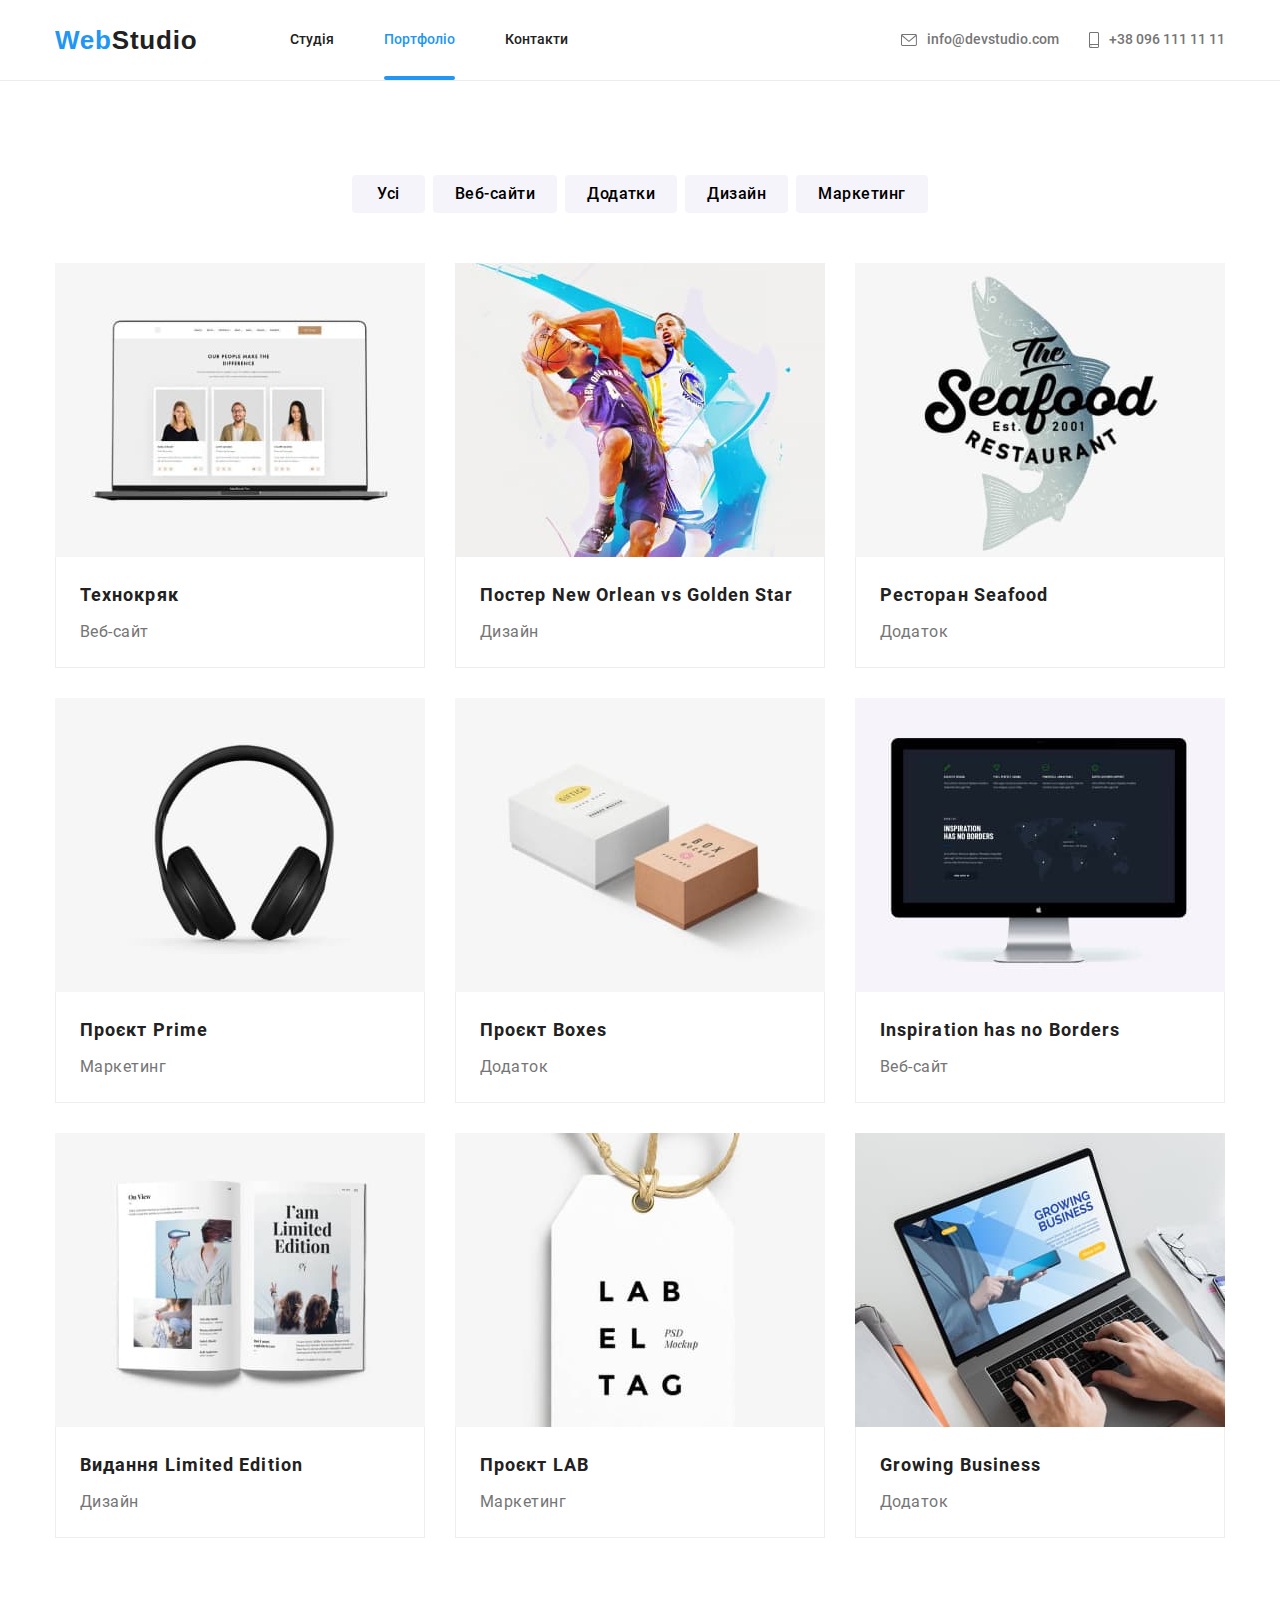
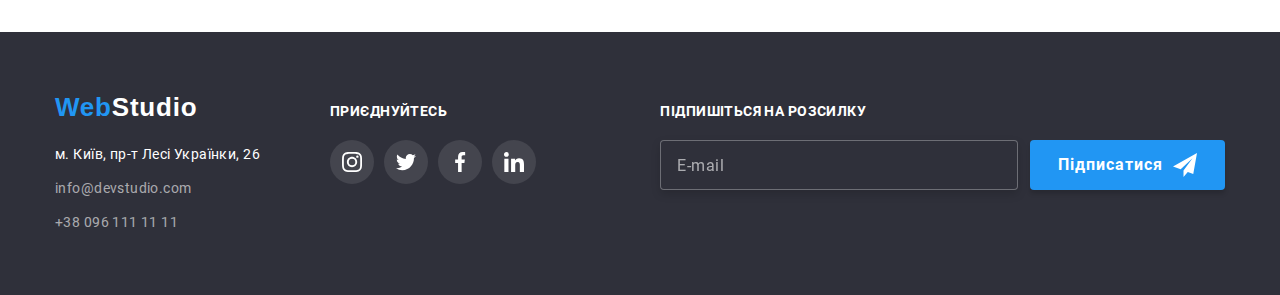
==== portfolio.html @ 808eb2e2 "Загрузка исходников из ДЗ №7" ====
<!DOCTYPE html>
<html lang="uk">
  <head>
    <meta charset="UTF-8" />
    <meta http-equiv="X-UA-Compatible" content="IE=edge" />
    <meta name="viewport" content="width=device-width, initial-scale=1.0" />
    <title>Portfolio</title>
    <!-- Завантаження шрифтів -->
    <!-- <link rel="preconnect" href="https://fonts.googleapis.com" />
    <link rel="preconnect" href="https://fonts.gstatic.com" crossorigin />
    <link
      href="https://fonts.googleapis.com/css2?family=Raleway:wght@700&family=Roboto:wght@400;500;700;900&display=swap"
      rel="stylesheet"
    /> -->
    <!-- нормализація стилів для роботи сторінок сайту на різних браузерах -->
    <!-- <link
      rel="stylesheet"
      href="https://cdnjs.cloudflare.com/ajax/libs/modern-normalize/1.1.0/modern-normalize.min.css"
    /> -->
    <!-- Завантаження таблиці стилів -->
    <link rel="stylesheet" href="./css/main.min.css" />
  </head>
  <body>
    <header class="header header--border">
      <div class="container header__container">
        <nav class="nav">
          <a href="./index.html" class="logo">Web<span class="logo__header">Studio</span></a>
          <ul class="nav__list">
            <li class="nav__item">
              <a href="./index.html" class="nav__link">Студія</a>
            </li>
            <li class="nav__item">
              <a href="./portfolio.html" class="nav__link current">Портфоліо</a>
            </li>
            <li class="nav__item"><a href="" class="nav__link">Контакти</a></li>
          </ul>
        </nav>

        <ul class="contacts">
          <li class="contacts__item">
            <a class="contacts__link" href="mailto:info@devstudio.com">
              <svg class="contacts__icon" width="16px" height="12px">
                <use href="./images/icons.svg#icon-envelope"></use>
              </svg>
              info@devstudio.com
            </a>
          </li>
          <li class="contacts__item">
            <a class="contacts__link" href="tel:+380961111111">
              <svg class="contacts__icon" width="10px" height="16px">
                <use href="./images/icons.svg#icon-smartphone"></use>
              </svg>
              +38 096 111 11 11
            </a>
          </li>
        </ul>
      </div>
    </header>

    <main>
      <section class="projects">
        <div class="container">
          <h1 class="section-caption visually-hidden">Приклади робіт нашої студії</h1>
          <!-- фільтер -->
          <ul class="filter">
            <li class="filter__item">
              <button type="button" class="filter__btn filter__btn--first">Усі</button>
            </li>
            <li class="filter__item">
              <button type="button" class="filter__btn">Веб-сайти</button>
            </li>
            <li class="filter__item"><button type="button" class="filter__btn">Додатки</button></li>
            <li class="filter__item"><button type="button" class="filter__btn">Дизайн</button></li>
            <li class="filter__item">
              <button type="button" class="filter__btn">Маркетинг</button>
            </li>
          </ul>

          <!-- Список проектів -->
          <ul class="projects__list">
            <li class="projects__item">
              <a href="" class="projects__link">
                <div class="projects__thumb">
                  <img
                    class="projects__img"
                    src="./images/portfolio/img1.jpg"
                    alt="Технокряк, веб-сайт"
                    width="370"
                    height="294"
                  />
                  <p class="projects__overlay">
                    Ресурс пропонує комплексні пропозиції з різним рівнем функціоналу та сервісів.
                    Все це дозволить відвідувачу отримати вичерпні відомості про компанію чи
                    приватну особу.
                  </p>
                </div>
                <div class="projects__text-box">
                  <h2 class="projects__title">Технокряк</h2>
                  <p class="projects__subtitle">Веб-сайт</p>
                </div>
              </a>
            </li>

            <li class="projects__item">
              <a href="" class="projects__link">
                <div class="projects__thumb">
                  <img
                    class="projects__img"
                    src="./images/portfolio/img2.jpg"
                    alt="Постер New Orlean vs Golden Star, дизайн"
                    width="370"
                    height="294"
                  />
                  <p class="projects__overlay">
                    Ресурс пропонує комплексні пропозиції з різним рівнем функціоналу та сервісів.
                    Все це дозволить відвідувачу отримати вичерпні відомості про компанію чи
                    приватну особу.
                  </p>
                </div>
                <div class="projects__text-box">
                  <h2 class="projects__title">Постер New Orlean vs Golden Star</h2>
                  <p class="projects__subtitle">Дизайн</p>
                </div>
              </a>
            </li>

            <li class="projects__item">
              <a href="" class="projects__link">
                <div class="projects__thumb">
                  <img
                    class="projects__img"
                    src="./images/portfolio/img3.jpg"
                    alt="Ресторан Seafood, додаток"
                    width="370"
                    height="294"
                  />
                  <p class="projects__overlay">
                    Ресурс пропонує комплексні пропозиції з різним рівнем функціоналу та сервісів.
                    Все це дозволить відвідувачу отримати вичерпні відомості про компанію чи
                    приватну особу.
                  </p>
                </div>
                <div class="projects__text-box">
                  <h2 class="projects__title">Ресторан Seafood</h2>
                  <p class="projects__subtitle">Додаток</p>
                </div>
              </a>
            </li>

            <li class="projects__item">
              <a href="" class="projects__link">
                <div class="projects__thumb">
                  <img
                    class="projects__img"
                    src="./images/portfolio/img4.jpg"
                    alt="Проєкт Prime, маркетинг"
                    width="370"
                    height="294"
                  />
                  <p class="projects__overlay">
                    Ресурс пропонує комплексні пропозиції з різним рівнем функціоналу та сервісів.
                    Все це дозволить відвідувачу отримати вичерпні відомості про компанію чи
                    приватну особу.
                  </p>
                </div>
                <div class="projects__text-box">
                  <h2 class="projects__title">Проєкт Prime</h2>
                  <p class="projects__subtitle">Маркетинг</p>
                </div>
              </a>
            </li>

            <li class="projects__item">
              <a href="" class="projects__link">
                <div class="projects__thumb">
                  <img
                    class="projects__img"
                    src="./images/portfolio/img5.jpg"
                    alt="Проєкт Boxes, додаток"
                    width="370"
                    height="294"
                  />
                  <p class="projects__overlay">
                    Ресурс пропонує комплексні пропозиції з різним рівнем функціоналу та сервісів.
                    Все це дозволить відвідувачу отримати вичерпні відомості про компанію чи
                    приватну особу.
                  </p>
                </div>
                <div class="projects__text-box">
                  <h2 class="projects__title">Проєкт Boxes</h2>
                  <p class="projects__subtitle">Додаток</p>
                </div>
              </a>
            </li>

            <li class="projects__item">
              <a href="" class="projects__link">
                <div class="projects__thumb">
                  <img
                    class="projects__img"
                    src="./images/portfolio/img6.jpg"
                    alt="Inspiration has no Borders, веб-сайт"
                    width="370"
                    height="294"
                  />
                  <p class="projects__overlay">
                    Ресурс пропонує комплексні пропозиції з різним рівнем функціоналу та сервісів.
                    Все це дозволить відвідувачу отримати вичерпні відомості про компанію чи
                    приватну особу.
                  </p>
                </div>
                <div class="projects__text-box">
                  <h2 class="projects__title">Inspiration has no Borders</h2>
                  <p class="projects__subtitle">Веб-сайт</p>
                </div>
              </a>
            </li>

            <li class="projects__item">
              <a href="" class="projects__link">
                <div class="projects__thumb">
                  <img
                    class="projects__img"
                    src="./images/portfolio/img7.jpg"
                    alt="Видання Limited Edition, дизайн"
                    width="370"
                    height="294"
                  />
                  <p class="projects__overlay">
                    Ресурс пропонує комплексні пропозиції з різним рівнем функціоналу та сервісів.
                    Все це дозволить відвідувачу отримати вичерпні відомості про компанію чи
                    приватну особу.
                  </p>
                </div>
                <div class="projects__text-box">
                  <h2 class="projects__title">Видання Limited Edition</h2>
                  <p class="projects__subtitle">Дизайн</p>
                </div>
              </a>
            </li>

            <li class="projects__item">
              <a href="" class="projects__link">
                <div class="projects__thumb">
                  <img
                    class="projects__img"
                    src="./images/portfolio/img8.jpg"
                    alt="Проєкт LAB, маркетинг"
                    width="370"
                    height="294"
                  />
                  <p class="projects__overlay">
                    Ресурс пропонує комплексні пропозиції з різним рівнем функціоналу та сервісів.
                    Все це дозволить відвідувачу отримати вичерпні відомості про компанію чи
                    приватну особу.
                  </p>
                </div>
                <div class="projects__text-box">
                  <h2 class="projects__title">Проєкт LAB</h2>
                  <p class="projects__subtitle">Маркетинг</p>
                </div>
              </a>
            </li>

            <li class="projects__item">
              <a href="" class="projects__link">
                <div class="projects__thumb">
                  <img
                    class="projects__img"
                    src="./images/portfolio/img9.jpg"
                    alt="Growing Business, додаток"
                    width="370"
                    height="294"
                  />
                  <p class="projects__overlay">
                    Ресурс пропонує комплексні пропозиції з різним рівнем функціоналу та сервісів.
                    Все це дозволить відвідувачу отримати вичерпні відомості про компанію чи
                    приватну особу.
                  </p>
                </div>
                <div class="projects__text-box">
                  <h2 class="projects__title">Growing Business</h2>
                  <p class="projects__subtitle">Додаток</p>
                </div>
              </a>
            </li>
          </ul>
        </div>
      </section>
    </main>

    <footer class="footer">
      <div class="container footer__container">
        <div class="footer__item">
          <a href="./index.html" class="logo footer__logo"
            >Web<span class="logo__footer">Studio</span></a
          >
          <address class="address">
            <ul class="address__list">
              <li class="address__item">
                <a
                  class="address__link address__link--map"
                  href="https://goo.gl/maps/CPtrU1FHBa2aNyZL9"
                  target="_blank"
                  rel="noopener noreferrer nofollow"
                  >м. Київ, пр-т Лесі Українки, 26</a
                >
              </li>
              <li class="address__item">
                <a href="mailto:info@devstudio.com" class="address__link">info@devstudio.com</a>
              </li>
              <li class="address__item">
                <a href="tel:+380961111111" class="address__link">+38 096 111 11 11</a>
              </li>
            </ul>
          </address>
        </div>

        <div class="footer__item">
          <p class="footer__title">Приєднуйтесь</p>
          <ul class="social-list">
            <li class="social-list__item">
              <a class="social-list__link social-list__link--down" href="#">
                <svg class="social-list__icon" width="20px" height="20px">
                  <use href="./images/icons.svg#icon-instagram"></use>
                </svg>
              </a>
            </li>
            <li class="social-list__item">
              <a class="social-list__link social-list__link--down" href="#">
                <svg class="social-list__icon" width="20px" height="20px">
                  <use href="./images/icons.svg#icon-twitter"></use>
                </svg>
              </a>
            </li>
            <li class="social-list__item">
              <a class="social-list__link social-list__link--down" href="#">
                <svg class="social-list__icon" width="20px" height="20px">
                  <use href="./images/icons.svg#icon-facebook"></use>
                </svg>
              </a>
            </li>
            <li class="social-list__item">
              <a class="social-list__link social-list__link--down" href="#">
                <svg class="social-list__icon" width="20px" height="20px">
                  <use href="./images/icons.svg#icon-linkedin"></use>
                </svg>
              </a>
            </li>
          </ul>
        </div>

        <div class="footer__item">
          <p class="footer__title">Підпишіться на розсилку</p>

          <form class="footer__form">
            <input
              type="email"
              class="footer__input"
              name="email"
              id="subscribe"
              placeholder="E-mail"
            />

            <button type="submit" class="btn footer__btn">
              Підписатися
              <svg class="social-list__icon" width="24px" height="24px">
                <use href="./images/icons.svg#icon-subscribe"></use>
              </svg>
            </button>
          </form>
        </div>
      </div>
    </footer>
  </body>
</html>
---- css/main.min.css ----
/*! modern-normalize v1.1.0 | MIT License | https://github.com/sindresorhus/modern-normalize */*,::before,::after{-webkit-box-sizing:border-box;box-sizing:border-box}html{line-height:1.15;-webkit-text-size-adjust:100%;-moz-tab-size:4;-o-tab-size:4;tab-size:4}body{margin:0;font-family:system-ui,-apple-system,"Segoe UI",Roboto,Helvetica,Arial,sans-serif,"Apple Color Emoji","Segoe UI Emoji"}hr{height:0;color:inherit}abbr[title]{-webkit-text-decoration:underline dotted;text-decoration:underline dotted}b,strong{font-weight:bolder}code,kbd,samp,pre{font-family:ui-monospace,SFMono-Regular,Consolas,"Liberation Mono",Menlo,monospace;font-size:1em}small{font-size:80%}sub,sup{font-size:75%;line-height:0;position:relative;vertical-align:baseline}sub{bottom:-0.25em}sup{top:-0.5em}table{text-indent:0;border-color:inherit}button,input,optgroup,select,textarea{font-family:inherit;font-size:100%;line-height:1.15;margin:0}button,select{text-transform:none}button,[type=button],[type=reset],[type=submit]{-webkit-appearance:button}::-moz-focus-inner{border-style:none;padding:0}:-moz-focusring{outline:1px dotted ButtonText}:-moz-ui-invalid{box-shadow:none}legend{padding:0}progress{vertical-align:baseline}::-webkit-inner-spin-button,::-webkit-outer-spin-button{height:auto}[type=search]{-webkit-appearance:textfield;outline-offset:-2px}::-webkit-search-decoration{-webkit-appearance:none}::-webkit-file-upload-button{-webkit-appearance:button;font:inherit}summary{display:list-item}:root{--logo-color: #2196f3;--logo-second-color: #212121;--logo-third-color: #ffffff;--main-color: #212121;--main-second-color: #757575;--main-third-color: #ffffff;--link-footer-color: rgba(255, 255, 255, 0.6);--base-background: #ffffff;--hero-background: #2f303a;--team-background: #f5f4fa;--footer-background: #2f303a;--button-hero-background: #2196f3;--button-background: #f5f4fa;--action-color: #2196f3;--action-second-color: #ffffff;--action-button-background: #2196f3;--action-button-second-background: #188ce8;--border-color: #eeeeee;--hero-second-background: #c4c4c4;--features-background: #f5f4fa;--color-soc-icon: #afb1b8;--footer-second-background: rgba(255, 255, 255, 0.1)}.visually-hidden{position:absolute;white-space:nowrap;width:1px;height:1px;overflow:hidden;border:0;padding:0;clip:rect(0 0 0 0);-webkit-clip-path:inset(50%);clip-path:inset(50%);margin:-1px}@font-face{font-family:"Roboto";font-style:normal;font-weight:400;src:url("../fonts/roboto-v30-latin_cyrillic-regular.eot");src:local(""),url("../fonts/roboto-v30-latin_cyrillic-regular.eot?#iefix") format("embedded-opentype"),url("../fonts/roboto-v30-latin_cyrillic-regular.woff2") format("woff2"),url("../fonts/roboto-v30-latin_cyrillic-regular.woff") format("woff"),url("../fonts/roboto-v30-latin_cyrillic-regular.ttf") format("truetype"),url("../fonts/roboto-v30-latin_cyrillic-regular.svg#Roboto") format("svg")}@font-face{font-family:"Roboto";font-style:normal;font-weight:500;src:url("../fonts/roboto-v30-latin_cyrillic-500.eot");src:local(""),url("../fonts/roboto-v30-latin_cyrillic-500.eot?#iefix") format("embedded-opentype"),url("../fonts/roboto-v30-latin_cyrillic-500.woff2") format("woff2"),url("../fonts/roboto-v30-latin_cyrillic-500.woff") format("woff"),url("../fonts/roboto-v30-latin_cyrillic-500.ttf") format("truetype"),url("../fonts/roboto-v30-latin_cyrillic-500.svg#Roboto") format("svg")}@font-face{font-family:"Roboto";font-style:normal;font-weight:700;src:url("../fonts/roboto-v30-latin_cyrillic-700.eot");src:local(""),url("../fonts/roboto-v30-latin_cyrillic-700.eot?#iefix") format("embedded-opentype"),url("../fonts/roboto-v30-latin_cyrillic-700.woff2") format("woff2"),url("../fonts/roboto-v30-latin_cyrillic-700.woff") format("woff"),url("../fonts/roboto-v30-latin_cyrillic-700.ttf") format("truetype"),url("../fonts/roboto-v30-latin_cyrillic-700.svg#Roboto") format("svg")}@font-face{font-family:"Roboto";font-style:normal;font-weight:900;src:url("../fonts/roboto-v30-latin_cyrillic-900.eot");src:local(""),url("../fonts/roboto-v30-latin_cyrillic-900.eot?#iefix") format("embedded-opentype"),url("../fonts/roboto-v30-latin_cyrillic-900.woff2") format("woff2"),url("../fonts/roboto-v30-latin_cyrillic-900.woff") format("woff"),url("../fonts/roboto-v30-latin_cyrillic-900.ttf") format("truetype"),url("../fonts/roboto-v30-latin_cyrillic-900.svg#Roboto") format("svg")}body{font-family:"Roboto",sans-serif;color:var(--main-color);background-color:var(--base-background)}img{display:block;max-width:100%;height:auto}ul{list-style:none;padding:0;margin:0}h1,h2,h3,h4,h5,h6{margin:0}p{margin:0}.container{width:1200px;margin:0 auto;padding:0 15px}.backdrop{position:fixed;left:0;top:0;width:100%;height:100%;background-color:rgba(0,0,0,.2);visibility:visible;opacity:1;-webkit-transition:opacity 250ms cubic-bezier(0.4, 0, 0.2, 1),visibility 250ms cubic-bezier(0.4, 0, 0.2, 1);transition:opacity 250ms cubic-bezier(0.4, 0, 0.2, 1),visibility 250ms cubic-bezier(0.4, 0, 0.2, 1)}.is-hidden{visibility:hidden;opacity:0;pointer-events:none}.modal{position:absolute;top:50%;left:50%;-webkit-transform:translate(-50%, -50%) scale(1);transform:translate(-50%, -50%) scale(1);padding:40px;width:528px;height:581px;border-radius:4px;background-color:var(--base-background);-webkit-box-shadow:0px 1px 3px rgba(0,0,0,.12),0px 1px 1px rgba(0,0,0,.14),0px 2px 1px rgba(0,0,0,.2);box-shadow:0px 1px 3px rgba(0,0,0,.12),0px 1px 1px rgba(0,0,0,.14),0px 2px 1px rgba(0,0,0,.2);-webkit-transition:-webkit-transform 250ms cubic-bezier(0.4, 0, 0.2, 1),-webkit-box-shadow 250ms cubic-bezier(0.4, 0, 0.2, 1);transition:-webkit-transform 250ms cubic-bezier(0.4, 0, 0.2, 1),-webkit-box-shadow 250ms cubic-bezier(0.4, 0, 0.2, 1);transition:transform 250ms cubic-bezier(0.4, 0, 0.2, 1),box-shadow 250ms cubic-bezier(0.4, 0, 0.2, 1);transition:transform 250ms cubic-bezier(0.4, 0, 0.2, 1),box-shadow 250ms cubic-bezier(0.4, 0, 0.2, 1),-webkit-transform 250ms cubic-bezier(0.4, 0, 0.2, 1),-webkit-box-shadow 250ms cubic-bezier(0.4, 0, 0.2, 1)}.is-hidden .modal{-webkit-transform:translate(-50%, -50%) scale(1.1);transform:translate(-50%, -50%) scale(1.1);-webkit-box-shadow:none;box-shadow:none}.modal__btn-close{position:absolute;top:8px;right:8px;display:-webkit-box;display:-ms-flexbox;display:flex;-webkit-box-pack:center;-ms-flex-pack:center;justify-content:center;-webkit-box-align:center;-ms-flex-align:center;align-items:center;width:30px;height:30px;border-radius:50%;cursor:pointer;border:1px solid rgba(0,0,0,.1);background-color:var(--base-background);color:#000;-webkit-transition:color 250ms cubic-bezier(0.4, 0, 0.2, 1);transition:color 250ms cubic-bezier(0.4, 0, 0.2, 1)}.modal__btn-close:hover,.modal__btn-close:focus{color:var(--action-color)}.modal__btn-close-icon{fill:currentColor}.modal__title{margin-bottom:12px;font-weight:700;font-size:20px;line-height:1.15;text-align:center;letter-spacing:.03em;color:var(--main-color)}.modal__form-group{margin-bottom:20px}.modal__form-label{display:block;position:relative;margin-bottom:10px}.modal__form-label:last-child{margin-bottom:0px}.modal__form-title{display:block;margin-bottom:4px;font-weight:400;font-size:12px;line-height:1.17;letter-spacing:.01em;color:var(--main-second-color)}.modal__form-input{width:100%;height:40px;padding:0px 42px;border:1px solid rgba(33,33,33,.2);border-radius:4px;outline:none;-webkit-transition:border-color 250ms cubic-bezier(0.4, 0, 0.2, 1);transition:border-color 250ms cubic-bezier(0.4, 0, 0.2, 1)}.modal__form-input:focus-within{border-color:var(--action-color)}.modal__form-input:focus-within+.modal__form-icon{fill:var(--action-color)}.modal__form-icon{position:absolute;top:29px;left:12px;-webkit-transition:fill 250ms cubic-bezier(0.4, 0, 0.2, 1);transition:fill 250ms cubic-bezier(0.4, 0, 0.2, 1)}.modal__form-input--textarea{display:block;width:100%;height:120px;padding:12px 16px;resize:none;font-weight:400;font-size:12px;line-height:14px;letter-spacing:.01em}.modal__form-input--textarea::-webkit-input-placeholder{font-weight:400;font-size:12px;line-height:14px;letter-spacing:.01em;color:rgba(117,117,117,.5)}.modal__form-input--textarea::-moz-placeholder{font-weight:400;font-size:12px;line-height:14px;letter-spacing:.01em;color:rgba(117,117,117,.5)}.modal__form-input--textarea:-ms-input-placeholder{font-weight:400;font-size:12px;line-height:14px;letter-spacing:.01em;color:rgba(117,117,117,.5)}.modal__form-input--textarea::-ms-input-placeholder{font-weight:400;font-size:12px;line-height:14px;letter-spacing:.01em;color:rgba(117,117,117,.5)}.modal__form-input--textarea::placeholder{font-weight:400;font-size:12px;line-height:14px;letter-spacing:.01em;color:rgba(117,117,117,.5)}.modal__form-label--checkbox{position:relative;margin-bottom:30px}.modal__form-checkbox{position:absolute;white-space:nowrap;width:1px;height:1px;overflow:hidden;border:0;padding:0;clip:rect(0 0 0 0);-webkit-clip-path:inset(50%);clip-path:inset(50%);margin:-1px}.modal__form-icon--checkbox{position:absolute;top:4px;left:13px;border:2px solid var(--main-color);border-radius:3px;overflow:hidden}.modal__form-checkbox:checked+.modal__form-icon--checkbox{border:none;background-color:var(--action-color)}.modal__form-title--checkbox{display:inline;padding-left:36px;font-weight:400;font-size:14px;line-height:1.71;letter-spacing:.03em;color:var(--main-second-color)}.modal__form-link{font-weight:400;font-size:14px;line-height:1.71;letter-spacing:.03em;color:var(--action-color)}.modal__btn{display:block;padding:10px 52px;margin:0px auto}.logo{margin-right:93px;font-family:"Raleway",sans-serif;font-weight:700;font-size:26px;line-height:1.19;letter-spacing:.03em;text-decoration:none;color:var(--logo-color)}.btn{padding:10px 32px;border:none;font-family:inherit;font-weight:700;font-size:16px;line-height:1.88;text-align:center;letter-spacing:.06em;color:var(--main-third-color);cursor:pointer;background-color:var(--button-hero-background);-webkit-box-shadow:0px 4px 4px rgba(0,0,0,.15);box-shadow:0px 4px 4px rgba(0,0,0,.15);border-radius:4px;-webkit-transition:background-color 250ms cubic-bezier(0.4, 0, 0.2, 1),-webkit-box-shadow 250ms cubic-bezier(0.4, 0, 0.2, 1);transition:background-color 250ms cubic-bezier(0.4, 0, 0.2, 1),-webkit-box-shadow 250ms cubic-bezier(0.4, 0, 0.2, 1);transition:background-color 250ms cubic-bezier(0.4, 0, 0.2, 1),box-shadow 250ms cubic-bezier(0.4, 0, 0.2, 1);transition:background-color 250ms cubic-bezier(0.4, 0, 0.2, 1),box-shadow 250ms cubic-bezier(0.4, 0, 0.2, 1),-webkit-box-shadow 250ms cubic-bezier(0.4, 0, 0.2, 1)}.btn:hover,.btn:focus{background-color:var(--action-button-second-background);-webkit-box-shadow:0px 4px 4px rgba(0,0,0,.15);box-shadow:0px 4px 4px rgba(0,0,0,.15)}.section-caption{margin-bottom:50px;font-weight:700;font-size:36px;line-height:1.17;text-align:center;letter-spacing:.03em}.social-list{display:-webkit-box;display:-ms-flexbox;display:flex;-webkit-box-pack:center;-ms-flex-pack:center;justify-content:center;gap:10px}.social-list__link{display:-webkit-box;display:-ms-flexbox;display:flex;-webkit-box-pack:center;-ms-flex-pack:center;justify-content:center;-webkit-box-align:center;-ms-flex-align:center;align-items:center;width:44px;height:44px;border-radius:50%;background-color:var(--base-background);color:var(--color-soc-icon);-webkit-transition:background-color 250ms cubic-bezier(0.4, 0, 0.2, 1),color 250ms cubic-bezier(0.4, 0, 0.2, 1);transition:background-color 250ms cubic-bezier(0.4, 0, 0.2, 1),color 250ms cubic-bezier(0.4, 0, 0.2, 1)}.social-list__link:hover,.social-list__link:focus{background-color:var(--action-color);color:var(--action-second-color)}.social-list__icon{fill:currentColor}.filter{display:-webkit-box;display:-ms-flexbox;display:flex;-webkit-box-pack:center;-ms-flex-pack:center;justify-content:center;margin-bottom:50px}.filter__item:not(:last-child){margin-right:8px}.filter__btn{padding:6px 22px;font-family:inherit;font-weight:500;font-size:16px;line-height:1.63;text-align:center;letter-spacing:.03em;cursor:pointer;background-color:var(--button-background);border-radius:4px;border:none;-webkit-box-shadow:none;box-shadow:none;-webkit-transition:color 250ms cubic-bezier(0.4, 0, 0.2, 1),background-color 250ms cubic-bezier(0.4, 0, 0.2, 1),-webkit-box-shadow 250ms cubic-bezier(0.4, 0, 0.2, 1);transition:color 250ms cubic-bezier(0.4, 0, 0.2, 1),background-color 250ms cubic-bezier(0.4, 0, 0.2, 1),-webkit-box-shadow 250ms cubic-bezier(0.4, 0, 0.2, 1);transition:color 250ms cubic-bezier(0.4, 0, 0.2, 1),background-color 250ms cubic-bezier(0.4, 0, 0.2, 1),box-shadow 250ms cubic-bezier(0.4, 0, 0.2, 1);transition:color 250ms cubic-bezier(0.4, 0, 0.2, 1),background-color 250ms cubic-bezier(0.4, 0, 0.2, 1),box-shadow 250ms cubic-bezier(0.4, 0, 0.2, 1),-webkit-box-shadow 250ms cubic-bezier(0.4, 0, 0.2, 1)}.filter__btn:hover,.filter__btn:focus{color:var(--action-second-color);background-color:var(--action-button-background);-webkit-box-shadow:0px 3px 1px rgba(0,0,0,.1),0px 1px 2px rgba(0,0,0,.08),0px 2px 2px rgba(0,0,0,.12);box-shadow:0px 3px 1px rgba(0,0,0,.1),0px 1px 2px rgba(0,0,0,.08),0px 2px 2px rgba(0,0,0,.12)}.filter__btn--first{padding:6px 25px}.header__container,.nav__list,.contacts{display:-webkit-box;display:-ms-flexbox;display:flex;-webkit-box-align:center;-ms-flex-align:center;align-items:center;margin-left:auto}.nav{display:-webkit-box;display:-ms-flexbox;display:flex;-webkit-box-align:center;-ms-flex-align:center;align-items:center}.nav__item:not(:last-child){margin-right:50px}.contacts__item:not(:last-child){margin-right:30px}.logo__header{color:var(--logo-second-color)}.nav__link,.contacts__link{position:relative;display:-webkit-box;display:-ms-flexbox;display:flex;-webkit-box-align:center;-ms-flex-align:center;align-items:center;padding-top:32px;padding-bottom:32px;font-weight:500;font-size:14px;line-height:1.14;text-decoration:none;color:var(--main-color);-webkit-transition:color 250ms cubic-bezier(0.4, 0, 0.2, 1);transition:color 250ms cubic-bezier(0.4, 0, 0.2, 1)}.contacts__link{color:var(--main-second-color)}.nav__link:hover,.nav__link:focus,.contacts__link:hover,.contacts__link:focus{color:var(--action-color)}.current{color:var(--action-color)}.current::after{content:"";position:absolute;bottom:0;left:0;width:100%;height:4px;border-radius:2px;background-color:var(--action-color)}.contacts__icon{fill:currentColor;margin-right:10px}.header--border{border-bottom:1px solid #ececec}.hero{background-color:var(--hero-second-background);text-align:center;padding:200px 0px;max-width:1600px;margin:0 auto;background-image:-webkit-gradient(linear, left top, left bottom, from(rgba(47, 48, 58, 0.4)), to(rgba(47, 48, 58, 0.4))),url("../images/hero.jpg");background-image:linear-gradient(rgba(47, 48, 58, 0.4), rgba(47, 48, 58, 0.4)),url("../images/hero.jpg");background-repeat:no-repeat;background-position:50% 50%}.hero__caption{width:696px;margin:0px auto;margin-bottom:30px;font-weight:900;font-size:44px;line-height:1.36;letter-spacing:.06em;text-transform:uppercase;color:var(--main-third-color)}.features{padding:94px 0px}.features__list{display:-webkit-box;display:-ms-flexbox;display:flex}.features__item{width:calc((100% - 90px)/4)}.features__item:not(:last-child){margin-right:30px}.features__box{display:-webkit-box;display:-ms-flexbox;display:flex;-webkit-box-pack:center;-ms-flex-pack:center;justify-content:center;-webkit-box-align:center;-ms-flex-align:center;align-items:center;height:120px;margin-bottom:30px;background:var(--features-background);border-radius:4px}.features__title{margin-bottom:10px;font-weight:700;font-size:14px;line-height:1.14;letter-spacing:.03em;text-transform:uppercase}.features__subtitle{font-weight:400;font-size:14px;line-height:1.71;letter-spacing:.03em;color:var(--main-second-color)}.product{padding-bottom:94px}.product__list{display:-webkit-box;display:-ms-flexbox;display:flex}.product__item{position:relative}.product__item:not(:last-child){margin-right:30px}.product__tittle{position:absolute;bottom:0;left:0;display:-webkit-box;display:-ms-flexbox;display:flex;-webkit-box-pack:center;-ms-flex-pack:center;justify-content:center;-webkit-box-align:center;-ms-flex-align:center;align-items:center;width:100%;height:70px;font-weight:700;font-size:14px;line-height:1.43;text-transform:uppercase;letter-spacing:.03em;color:var(--main-third-color);background-color:rgba(47,48,58,.8)}.team{padding:94px 0px;background-color:var(--team-background)}.team__list{display:-webkit-box;display:-ms-flexbox;display:flex;-webkit-box-pack:justify;-ms-flex-pack:justify;justify-content:space-between}.team__item{background-color:var(--base-background);-webkit-box-shadow:0px 1px 3px rgba(0,0,0,.12),0px 1px 1px rgba(0,0,0,.14),0px 2px 1px rgba(0,0,0,.2);box-shadow:0px 1px 3px rgba(0,0,0,.12),0px 1px 1px rgba(0,0,0,.14),0px 2px 1px rgba(0,0,0,.2);border-radius:0px 0px 4px 4px}.team__box{padding:30px 0px}.team__title,.team__subtitle{margin-bottom:10px;font-weight:500;font-size:16px;line-height:1.18;text-align:center;letter-spacing:.03em}.team__subtitle{margin-bottom:16px;font-weight:400;color:var(--main-second-color)}.client{padding-top:94px;padding-bottom:94px}.client__list{display:-webkit-box;display:-ms-flexbox;display:flex;-webkit-box-pack:center;-ms-flex-pack:center;justify-content:center;gap:30px}.client__link{display:-webkit-box;display:-ms-flexbox;display:flex;-webkit-box-pack:center;-ms-flex-pack:center;justify-content:center;-webkit-box-align:center;-ms-flex-align:center;align-items:center;width:170px;height:92px;border-radius:4px;border:1px solid #afb1b8;color:var(--color-soc-icon);-webkit-transition:border-color 250ms cubic-bezier(0.4, 0, 0.2, 1),color 250ms cubic-bezier(0.4, 0, 0.2, 1);transition:border-color 250ms cubic-bezier(0.4, 0, 0.2, 1),color 250ms cubic-bezier(0.4, 0, 0.2, 1)}.client__link:hover,.client__link:focus{border-color:currentColor;color:var(--action-color)}.client__icon{fill:currentColor}.footer{padding:60px 0px;background-color:var(--footer-background)}.footer__container{display:-webkit-box;display:-ms-flexbox;display:flex;-webkit-box-align:baseline;-ms-flex-align:baseline;align-items:baseline}.footer__item:nth-child(2){margin-left:70px;margin-right:auto}.footer__logo{display:block;margin-right:0px;margin-bottom:20px}.logo__footer{color:var(--logo-third-color)}.address__item{margin-bottom:10px}.address__item:last-child{margin-bottom:0px}.address__link{font-style:normal;font-weight:400;font-size:14px;line-height:1.71;letter-spacing:.03em;color:var(--link-footer-color);text-decoration:none;-webkit-transition:color 250ms cubic-bezier(0.4, 0, 0.2, 1);transition:color 250ms cubic-bezier(0.4, 0, 0.2, 1)}.address__link:hover,.address__link:focus{color:var(--action-color)}.address__link--map{color:var(--main-third-color)}.footer__title{margin-bottom:20px;font-weight:700;font-size:14px;line-height:1.14;letter-spacing:.03em;text-transform:uppercase;color:var(--main-third-color)}.social-list__link--down{background-color:var(--footer-second-background);color:var(--base-background);fill:currentColor}.social-list__link--down:hover,.social-list__link--down:focus{background-color:var(--action-color)}.footer__form{display:-webkit-box;display:-ms-flexbox;display:flex;-webkit-box-align:center;-ms-flex-align:center;align-items:center;gap:12px}.footer__input{width:358px;height:50px;padding:0px 16px;font-weight:400;font-size:16px;line-height:1.25;letter-spacing:.03em;color:var(--main-third-color);border:1px solid rgba(255,255,255,.3);border-radius:4px;background-color:var(--hero-background);-webkit-filter:drop-shadow(0px 4px 4px rgba(0, 0, 0, 0.15));filter:drop-shadow(0px 4px 4px rgba(0, 0, 0, 0.15));outline:none;-webkit-transition:border-color 250ms cubic-bezier(0.4, 0, 0.2, 1);transition:border-color 250ms cubic-bezier(0.4, 0, 0.2, 1)}.footer__input::-webkit-input-placeholder{color:var(--link-footer-color)}.footer__input::-moz-placeholder{color:var(--link-footer-color)}.footer__input:-ms-input-placeholder{color:var(--link-footer-color)}.footer__input::-ms-input-placeholder{color:var(--link-footer-color)}.footer__input::placeholder{color:var(--link-footer-color)}.footer__input:focus{border-color:var(--action-color)}.footer__btn{display:-webkit-box;display:-ms-flexbox;display:flex;-webkit-box-pack:center;-ms-flex-pack:center;justify-content:center;-webkit-box-align:center;-ms-flex-align:center;align-items:center;gap:10px;padding:10px 28px}.projects{padding-top:94px;padding-bottom:94px}.projects__list{display:-webkit-box;display:-ms-flexbox;display:flex;-ms-flex-wrap:wrap;flex-wrap:wrap}.projects__item{background:var(--base-background)}.projects__item:not(:nth-child(3n)){margin-right:30px}.projects__item:not(:nth-last-child(-n+3)){margin-bottom:30px}.projects__link{display:block;text-decoration:none;-webkit-transition:-webkit-box-shadow 250ms cubic-bezier(0.4, 0, 0.2, 1);transition:-webkit-box-shadow 250ms cubic-bezier(0.4, 0, 0.2, 1);transition:box-shadow 250ms cubic-bezier(0.4, 0, 0.2, 1);transition:box-shadow 250ms cubic-bezier(0.4, 0, 0.2, 1), -webkit-box-shadow 250ms cubic-bezier(0.4, 0, 0.2, 1)}.projects__link:hover{-webkit-box-shadow:0px 1px 1px rgba(0,0,0,.12),0px 4px 4px rgba(0,0,0,.06),1px 4px 6px rgba(0,0,0,.16);box-shadow:0px 1px 1px rgba(0,0,0,.12),0px 4px 4px rgba(0,0,0,.06),1px 4px 6px rgba(0,0,0,.16)}.projects__thumb{position:relative;overflow:hidden}.projects__overlay{position:absolute;top:0;left:0;width:100%;height:100%;padding:63px 24px;font-weight:400;font-size:18px;line-height:1.56;letter-spacing:.03em;color:var(--main-third-color);background-color:rgba(33,150,243,.9);-webkit-transform:translateY(101%);transform:translateY(101%);-webkit-transition:-webkit-transform 250ms cubic-bezier(0.4, 0, 0.2, 1);transition:-webkit-transform 250ms cubic-bezier(0.4, 0, 0.2, 1);transition:transform 250ms cubic-bezier(0.4, 0, 0.2, 1);transition:transform 250ms cubic-bezier(0.4, 0, 0.2, 1), -webkit-transform 250ms cubic-bezier(0.4, 0, 0.2, 1)}.projects__link:hover .projects__overlay{-webkit-transform:translateY(0%);transform:translateY(0%)}.projects__text-box{padding:20px 24px;border-right:1px solid var(--border-color);border-bottom:1px solid var(--border-color);border-left:1px solid var(--border-color)}.projects__title{margin-bottom:4px;font-weight:700;font-size:18px;line-height:2;letter-spacing:.06em;color:var(--main-color)}.projects__subtitle{font-weight:400;font-size:16px;line-height:1.88;letter-spacing:.03em;color:var(--main-second-color)}/*# sourceMappingURL=main.min.css.map */
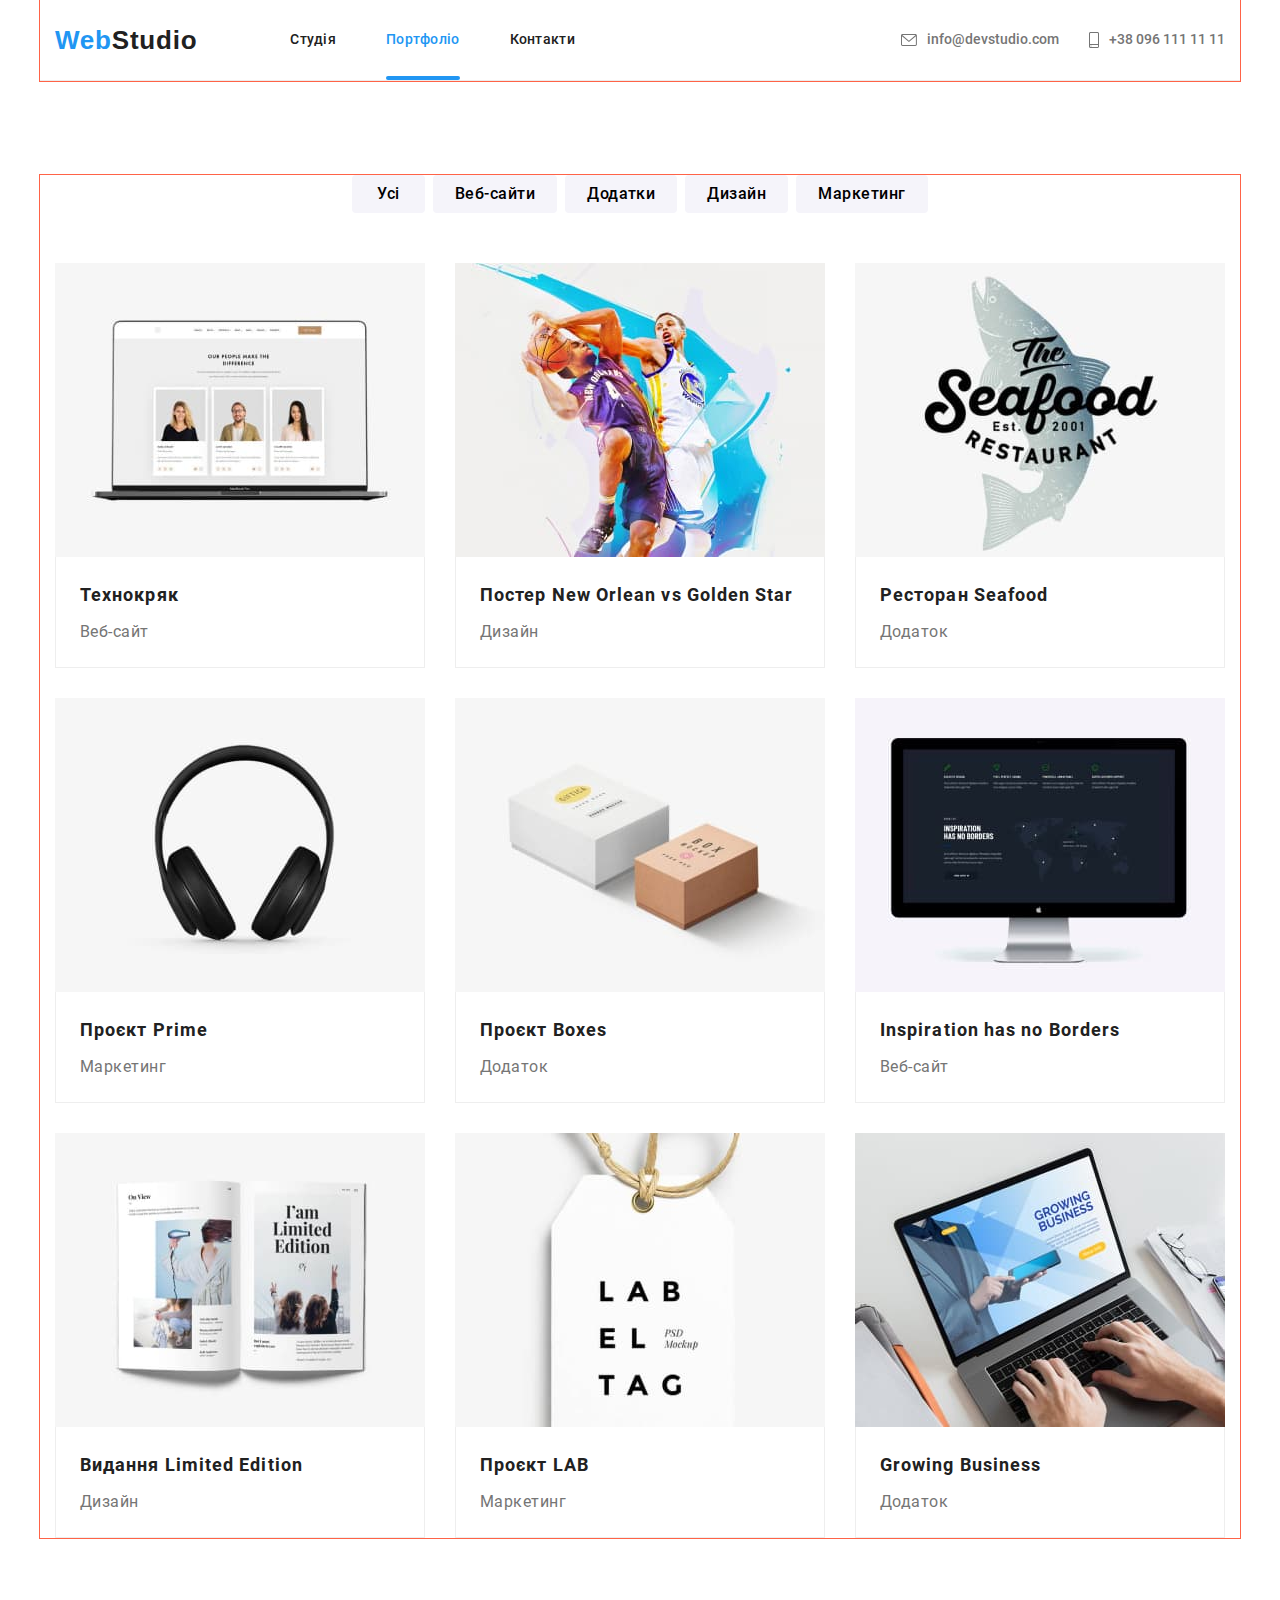
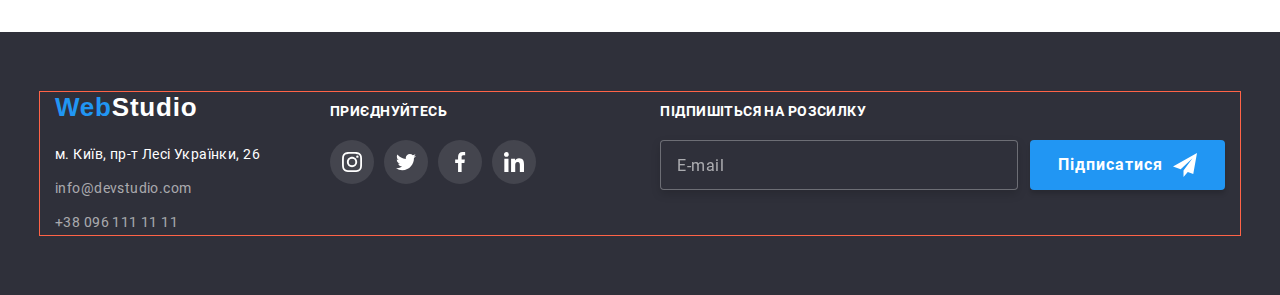
==== commit b07e399a: "Зроблена перша сторінка index.html" ====
--- a/portfolio.html
+++ b/portfolio.html
@@ -21,8 +21,8 @@
     <link rel="stylesheet" href="./css/main.min.css" />
   </head>
   <body>
-    <header class="header header--border">
-      <div class="container header__container">
+    <header class="header">
+      <div class="container header__container header--border">
         <nav class="nav">
           <a href="./index.html" class="logo">Web<span class="logo__header">Studio</span></a>
           <ul class="nav__list">
@@ -54,6 +54,13 @@
             </a>
           </li>
         </ul>
+
+        <button class="header__btn-burger js-open-menu">
+          <svg width="40px" height="40px" aria-label="Перемикач мобільного меню">
+            <use class="icon-menu" href="./images/icons.svg#icon-burger-menu"></use>
+            <!-- <use class="icon-cross" href="./images/icons.svg#icon-burger-cross"></use> -->
+          </svg>
+        </button>
       </div>
     </header>
 
--- a/css/main.min.css
+++ b/css/main.min.css
@@ -1 +1 @@
-/*! modern-normalize v1.1.0 | MIT License | https://github.com/sindresorhus/modern-normalize */*,::before,::after{-webkit-box-sizing:border-box;box-sizing:border-box}html{line-height:1.15;-webkit-text-size-adjust:100%;-moz-tab-size:4;-o-tab-size:4;tab-size:4}body{margin:0;font-family:system-ui,-apple-system,"Segoe UI",Roboto,Helvetica,Arial,sans-serif,"Apple Color Emoji","Segoe UI Emoji"}hr{height:0;color:inherit}abbr[title]{-webkit-text-decoration:underline dotted;text-decoration:underline dotted}b,strong{font-weight:bolder}code,kbd,samp,pre{font-family:ui-monospace,SFMono-Regular,Consolas,"Liberation Mono",Menlo,monospace;font-size:1em}small{font-size:80%}sub,sup{font-size:75%;line-height:0;position:relative;vertical-align:baseline}sub{bottom:-0.25em}sup{top:-0.5em}table{text-indent:0;border-color:inherit}button,input,optgroup,select,textarea{font-family:inherit;font-size:100%;line-height:1.15;margin:0}button,select{text-transform:none}button,[type=button],[type=reset],[type=submit]{-webkit-appearance:button}::-moz-focus-inner{border-style:none;padding:0}:-moz-focusring{outline:1px dotted ButtonText}:-moz-ui-invalid{box-shadow:none}legend{padding:0}progress{vertical-align:baseline}::-webkit-inner-spin-button,::-webkit-outer-spin-button{height:auto}[type=search]{-webkit-appearance:textfield;outline-offset:-2px}::-webkit-search-decoration{-webkit-appearance:none}::-webkit-file-upload-button{-webkit-appearance:button;font:inherit}summary{display:list-item}:root{--logo-color: #2196f3;--logo-second-color: #212121;--logo-third-color: #ffffff;--main-color: #212121;--main-second-color: #757575;--main-third-color: #ffffff;--link-footer-color: rgba(255, 255, 255, 0.6);--base-background: #ffffff;--hero-background: #2f303a;--team-background: #f5f4fa;--footer-background: #2f303a;--button-hero-background: #2196f3;--button-background: #f5f4fa;--action-color: #2196f3;--action-second-color: #ffffff;--action-button-background: #2196f3;--action-button-second-background: #188ce8;--border-color: #eeeeee;--hero-second-background: #c4c4c4;--features-background: #f5f4fa;--color-soc-icon: #afb1b8;--footer-second-background: rgba(255, 255, 255, 0.1)}.visually-hidden{position:absolute;white-space:nowrap;width:1px;height:1px;overflow:hidden;border:0;padding:0;clip:rect(0 0 0 0);-webkit-clip-path:inset(50%);clip-path:inset(50%);margin:-1px}@font-face{font-family:"Roboto";font-style:normal;font-weight:400;src:url("../fonts/roboto-v30-latin_cyrillic-regular.eot");src:local(""),url("../fonts/roboto-v30-latin_cyrillic-regular.eot?#iefix") format("embedded-opentype"),url("../fonts/roboto-v30-latin_cyrillic-regular.woff2") format("woff2"),url("../fonts/roboto-v30-latin_cyrillic-regular.woff") format("woff"),url("../fonts/roboto-v30-latin_cyrillic-regular.ttf") format("truetype"),url("../fonts/roboto-v30-latin_cyrillic-regular.svg#Roboto") format("svg")}@font-face{font-family:"Roboto";font-style:normal;font-weight:500;src:url("../fonts/roboto-v30-latin_cyrillic-500.eot");src:local(""),url("../fonts/roboto-v30-latin_cyrillic-500.eot?#iefix") format("embedded-opentype"),url("../fonts/roboto-v30-latin_cyrillic-500.woff2") format("woff2"),url("../fonts/roboto-v30-latin_cyrillic-500.woff") format("woff"),url("../fonts/roboto-v30-latin_cyrillic-500.ttf") format("truetype"),url("../fonts/roboto-v30-latin_cyrillic-500.svg#Roboto") format("svg")}@font-face{font-family:"Roboto";font-style:normal;font-weight:700;src:url("../fonts/roboto-v30-latin_cyrillic-700.eot");src:local(""),url("../fonts/roboto-v30-latin_cyrillic-700.eot?#iefix") format("embedded-opentype"),url("../fonts/roboto-v30-latin_cyrillic-700.woff2") format("woff2"),url("../fonts/roboto-v30-latin_cyrillic-700.woff") format("woff"),url("../fonts/roboto-v30-latin_cyrillic-700.ttf") format("truetype"),url("../fonts/roboto-v30-latin_cyrillic-700.svg#Roboto") format("svg")}@font-face{font-family:"Roboto";font-style:normal;font-weight:900;src:url("../fonts/roboto-v30-latin_cyrillic-900.eot");src:local(""),url("../fonts/roboto-v30-latin_cyrillic-900.eot?#iefix") format("embedded-opentype"),url("../fonts/roboto-v30-latin_cyrillic-900.woff2") format("woff2"),url("../fonts/roboto-v30-latin_cyrillic-900.woff") format("woff"),url("../fonts/roboto-v30-latin_cyrillic-900.ttf") format("truetype"),url("../fonts/roboto-v30-latin_cyrillic-900.svg#Roboto") format("svg")}body{font-family:"Roboto",sans-serif;color:var(--main-color);background-color:var(--base-background)}img{display:block;max-width:100%;height:auto}ul{list-style:none;padding:0;margin:0}h1,h2,h3,h4,h5,h6{margin:0}p{margin:0}.container{width:1200px;margin:0 auto;padding:0 15px}.backdrop{position:fixed;left:0;top:0;width:100%;height:100%;background-color:rgba(0,0,0,.2);visibility:visible;opacity:1;-webkit-transition:opacity 250ms cubic-bezier(0.4, 0, 0.2, 1),visibility 250ms cubic-bezier(0.4, 0, 0.2, 1);transition:opacity 250ms cubic-bezier(0.4, 0, 0.2, 1),visibility 250ms cubic-bezier(0.4, 0, 0.2, 1)}.is-hidden{visibility:hidden;opacity:0;pointer-events:none}.modal{position:absolute;top:50%;left:50%;-webkit-transform:translate(-50%, -50%) scale(1);transform:translate(-50%, -50%) scale(1);padding:40px;width:528px;height:581px;border-radius:4px;background-color:var(--base-background);-webkit-box-shadow:0px 1px 3px rgba(0,0,0,.12),0px 1px 1px rgba(0,0,0,.14),0px 2px 1px rgba(0,0,0,.2);box-shadow:0px 1px 3px rgba(0,0,0,.12),0px 1px 1px rgba(0,0,0,.14),0px 2px 1px rgba(0,0,0,.2);-webkit-transition:-webkit-transform 250ms cubic-bezier(0.4, 0, 0.2, 1),-webkit-box-shadow 250ms cubic-bezier(0.4, 0, 0.2, 1);transition:-webkit-transform 250ms cubic-bezier(0.4, 0, 0.2, 1),-webkit-box-shadow 250ms cubic-bezier(0.4, 0, 0.2, 1);transition:transform 250ms cubic-bezier(0.4, 0, 0.2, 1),box-shadow 250ms cubic-bezier(0.4, 0, 0.2, 1);transition:transform 250ms cubic-bezier(0.4, 0, 0.2, 1),box-shadow 250ms cubic-bezier(0.4, 0, 0.2, 1),-webkit-transform 250ms cubic-bezier(0.4, 0, 0.2, 1),-webkit-box-shadow 250ms cubic-bezier(0.4, 0, 0.2, 1)}.is-hidden .modal{-webkit-transform:translate(-50%, -50%) scale(1.1);transform:translate(-50%, -50%) scale(1.1);-webkit-box-shadow:none;box-shadow:none}.modal__btn-close{position:absolute;top:8px;right:8px;display:-webkit-box;display:-ms-flexbox;display:flex;-webkit-box-pack:center;-ms-flex-pack:center;justify-content:center;-webkit-box-align:center;-ms-flex-align:center;align-items:center;width:30px;height:30px;border-radius:50%;cursor:pointer;border:1px solid rgba(0,0,0,.1);background-color:var(--base-background);color:#000;-webkit-transition:color 250ms cubic-bezier(0.4, 0, 0.2, 1);transition:color 250ms cubic-bezier(0.4, 0, 0.2, 1)}.modal__btn-close:hover,.modal__btn-close:focus{color:var(--action-color)}.modal__btn-close-icon{fill:currentColor}.modal__title{margin-bottom:12px;font-weight:700;font-size:20px;line-height:1.15;text-align:center;letter-spacing:.03em;color:var(--main-color)}.modal__form-group{margin-bottom:20px}.modal__form-label{display:block;position:relative;margin-bottom:10px}.modal__form-label:last-child{margin-bottom:0px}.modal__form-title{display:block;margin-bottom:4px;font-weight:400;font-size:12px;line-height:1.17;letter-spacing:.01em;color:var(--main-second-color)}.modal__form-input{width:100%;height:40px;padding:0px 42px;border:1px solid rgba(33,33,33,.2);border-radius:4px;outline:none;-webkit-transition:border-color 250ms cubic-bezier(0.4, 0, 0.2, 1);transition:border-color 250ms cubic-bezier(0.4, 0, 0.2, 1)}.modal__form-input:focus-within{border-color:var(--action-color)}.modal__form-input:focus-within+.modal__form-icon{fill:var(--action-color)}.modal__form-icon{position:absolute;top:29px;left:12px;-webkit-transition:fill 250ms cubic-bezier(0.4, 0, 0.2, 1);transition:fill 250ms cubic-bezier(0.4, 0, 0.2, 1)}.modal__form-input--textarea{display:block;width:100%;height:120px;padding:12px 16px;resize:none;font-weight:400;font-size:12px;line-height:14px;letter-spacing:.01em}.modal__form-input--textarea::-webkit-input-placeholder{font-weight:400;font-size:12px;line-height:14px;letter-spacing:.01em;color:rgba(117,117,117,.5)}.modal__form-input--textarea::-moz-placeholder{font-weight:400;font-size:12px;line-height:14px;letter-spacing:.01em;color:rgba(117,117,117,.5)}.modal__form-input--textarea:-ms-input-placeholder{font-weight:400;font-size:12px;line-height:14px;letter-spacing:.01em;color:rgba(117,117,117,.5)}.modal__form-input--textarea::-ms-input-placeholder{font-weight:400;font-size:12px;line-height:14px;letter-spacing:.01em;color:rgba(117,117,117,.5)}.modal__form-input--textarea::placeholder{font-weight:400;font-size:12px;line-height:14px;letter-spacing:.01em;color:rgba(117,117,117,.5)}.modal__form-label--checkbox{position:relative;margin-bottom:30px}.modal__form-checkbox{position:absolute;white-space:nowrap;width:1px;height:1px;overflow:hidden;border:0;padding:0;clip:rect(0 0 0 0);-webkit-clip-path:inset(50%);clip-path:inset(50%);margin:-1px}.modal__form-icon--checkbox{position:absolute;top:4px;left:13px;border:2px solid var(--main-color);border-radius:3px;overflow:hidden}.modal__form-checkbox:checked+.modal__form-icon--checkbox{border:none;background-color:var(--action-color)}.modal__form-title--checkbox{display:inline;padding-left:36px;font-weight:400;font-size:14px;line-height:1.71;letter-spacing:.03em;color:var(--main-second-color)}.modal__form-link{font-weight:400;font-size:14px;line-height:1.71;letter-spacing:.03em;color:var(--action-color)}.modal__btn{display:block;padding:10px 52px;margin:0px auto}.logo{margin-right:93px;font-family:"Raleway",sans-serif;font-weight:700;font-size:26px;line-height:1.19;letter-spacing:.03em;text-decoration:none;color:var(--logo-color)}.btn{padding:10px 32px;border:none;font-family:inherit;font-weight:700;font-size:16px;line-height:1.88;text-align:center;letter-spacing:.06em;color:var(--main-third-color);cursor:pointer;background-color:var(--button-hero-background);-webkit-box-shadow:0px 4px 4px rgba(0,0,0,.15);box-shadow:0px 4px 4px rgba(0,0,0,.15);border-radius:4px;-webkit-transition:background-color 250ms cubic-bezier(0.4, 0, 0.2, 1),-webkit-box-shadow 250ms cubic-bezier(0.4, 0, 0.2, 1);transition:background-color 250ms cubic-bezier(0.4, 0, 0.2, 1),-webkit-box-shadow 250ms cubic-bezier(0.4, 0, 0.2, 1);transition:background-color 250ms cubic-bezier(0.4, 0, 0.2, 1),box-shadow 250ms cubic-bezier(0.4, 0, 0.2, 1);transition:background-color 250ms cubic-bezier(0.4, 0, 0.2, 1),box-shadow 250ms cubic-bezier(0.4, 0, 0.2, 1),-webkit-box-shadow 250ms cubic-bezier(0.4, 0, 0.2, 1)}.btn:hover,.btn:focus{background-color:var(--action-button-second-background);-webkit-box-shadow:0px 4px 4px rgba(0,0,0,.15);box-shadow:0px 4px 4px rgba(0,0,0,.15)}.section-caption{margin-bottom:50px;font-weight:700;font-size:36px;line-height:1.17;text-align:center;letter-spacing:.03em}.social-list{display:-webkit-box;display:-ms-flexbox;display:flex;-webkit-box-pack:center;-ms-flex-pack:center;justify-content:center;gap:10px}.social-list__link{display:-webkit-box;display:-ms-flexbox;display:flex;-webkit-box-pack:center;-ms-flex-pack:center;justify-content:center;-webkit-box-align:center;-ms-flex-align:center;align-items:center;width:44px;height:44px;border-radius:50%;background-color:var(--base-background);color:var(--color-soc-icon);-webkit-transition:background-color 250ms cubic-bezier(0.4, 0, 0.2, 1),color 250ms cubic-bezier(0.4, 0, 0.2, 1);transition:background-color 250ms cubic-bezier(0.4, 0, 0.2, 1),color 250ms cubic-bezier(0.4, 0, 0.2, 1)}.social-list__link:hover,.social-list__link:focus{background-color:var(--action-color);color:var(--action-second-color)}.social-list__icon{fill:currentColor}.filter{display:-webkit-box;display:-ms-flexbox;display:flex;-webkit-box-pack:center;-ms-flex-pack:center;justify-content:center;margin-bottom:50px}.filter__item:not(:last-child){margin-right:8px}.filter__btn{padding:6px 22px;font-family:inherit;font-weight:500;font-size:16px;line-height:1.63;text-align:center;letter-spacing:.03em;cursor:pointer;background-color:var(--button-background);border-radius:4px;border:none;-webkit-box-shadow:none;box-shadow:none;-webkit-transition:color 250ms cubic-bezier(0.4, 0, 0.2, 1),background-color 250ms cubic-bezier(0.4, 0, 0.2, 1),-webkit-box-shadow 250ms cubic-bezier(0.4, 0, 0.2, 1);transition:color 250ms cubic-bezier(0.4, 0, 0.2, 1),background-color 250ms cubic-bezier(0.4, 0, 0.2, 1),-webkit-box-shadow 250ms cubic-bezier(0.4, 0, 0.2, 1);transition:color 250ms cubic-bezier(0.4, 0, 0.2, 1),background-color 250ms cubic-bezier(0.4, 0, 0.2, 1),box-shadow 250ms cubic-bezier(0.4, 0, 0.2, 1);transition:color 250ms cubic-bezier(0.4, 0, 0.2, 1),background-color 250ms cubic-bezier(0.4, 0, 0.2, 1),box-shadow 250ms cubic-bezier(0.4, 0, 0.2, 1),-webkit-box-shadow 250ms cubic-bezier(0.4, 0, 0.2, 1)}.filter__btn:hover,.filter__btn:focus{color:var(--action-second-color);background-color:var(--action-button-background);-webkit-box-shadow:0px 3px 1px rgba(0,0,0,.1),0px 1px 2px rgba(0,0,0,.08),0px 2px 2px rgba(0,0,0,.12);box-shadow:0px 3px 1px rgba(0,0,0,.1),0px 1px 2px rgba(0,0,0,.08),0px 2px 2px rgba(0,0,0,.12)}.filter__btn--first{padding:6px 25px}.header__container,.nav__list,.contacts{display:-webkit-box;display:-ms-flexbox;display:flex;-webkit-box-align:center;-ms-flex-align:center;align-items:center;margin-left:auto}.nav{display:-webkit-box;display:-ms-flexbox;display:flex;-webkit-box-align:center;-ms-flex-align:center;align-items:center}.nav__item:not(:last-child){margin-right:50px}.contacts__item:not(:last-child){margin-right:30px}.logo__header{color:var(--logo-second-color)}.nav__link,.contacts__link{position:relative;display:-webkit-box;display:-ms-flexbox;display:flex;-webkit-box-align:center;-ms-flex-align:center;align-items:center;padding-top:32px;padding-bottom:32px;font-weight:500;font-size:14px;line-height:1.14;text-decoration:none;color:var(--main-color);-webkit-transition:color 250ms cubic-bezier(0.4, 0, 0.2, 1);transition:color 250ms cubic-bezier(0.4, 0, 0.2, 1)}.contacts__link{color:var(--main-second-color)}.nav__link:hover,.nav__link:focus,.contacts__link:hover,.contacts__link:focus{color:var(--action-color)}.current{color:var(--action-color)}.current::after{content:"";position:absolute;bottom:0;left:0;width:100%;height:4px;border-radius:2px;background-color:var(--action-color)}.contacts__icon{fill:currentColor;margin-right:10px}.header--border{border-bottom:1px solid #ececec}.hero{background-color:var(--hero-second-background);text-align:center;padding:200px 0px;max-width:1600px;margin:0 auto;background-image:-webkit-gradient(linear, left top, left bottom, from(rgba(47, 48, 58, 0.4)), to(rgba(47, 48, 58, 0.4))),url("../images/hero.jpg");background-image:linear-gradient(rgba(47, 48, 58, 0.4), rgba(47, 48, 58, 0.4)),url("../images/hero.jpg");background-repeat:no-repeat;background-position:50% 50%}.hero__caption{width:696px;margin:0px auto;margin-bottom:30px;font-weight:900;font-size:44px;line-height:1.36;letter-spacing:.06em;text-transform:uppercase;color:var(--main-third-color)}.features{padding:94px 0px}.features__list{display:-webkit-box;display:-ms-flexbox;display:flex}.features__item{width:calc((100% - 90px)/4)}.features__item:not(:last-child){margin-right:30px}.features__box{display:-webkit-box;display:-ms-flexbox;display:flex;-webkit-box-pack:center;-ms-flex-pack:center;justify-content:center;-webkit-box-align:center;-ms-flex-align:center;align-items:center;height:120px;margin-bottom:30px;background:var(--features-background);border-radius:4px}.features__title{margin-bottom:10px;font-weight:700;font-size:14px;line-height:1.14;letter-spacing:.03em;text-transform:uppercase}.features__subtitle{font-weight:400;font-size:14px;line-height:1.71;letter-spacing:.03em;color:var(--main-second-color)}.product{padding-bottom:94px}.product__list{display:-webkit-box;display:-ms-flexbox;display:flex}.product__item{position:relative}.product__item:not(:last-child){margin-right:30px}.product__tittle{position:absolute;bottom:0;left:0;display:-webkit-box;display:-ms-flexbox;display:flex;-webkit-box-pack:center;-ms-flex-pack:center;justify-content:center;-webkit-box-align:center;-ms-flex-align:center;align-items:center;width:100%;height:70px;font-weight:700;font-size:14px;line-height:1.43;text-transform:uppercase;letter-spacing:.03em;color:var(--main-third-color);background-color:rgba(47,48,58,.8)}.team{padding:94px 0px;background-color:var(--team-background)}.team__list{display:-webkit-box;display:-ms-flexbox;display:flex;-webkit-box-pack:justify;-ms-flex-pack:justify;justify-content:space-between}.team__item{background-color:var(--base-background);-webkit-box-shadow:0px 1px 3px rgba(0,0,0,.12),0px 1px 1px rgba(0,0,0,.14),0px 2px 1px rgba(0,0,0,.2);box-shadow:0px 1px 3px rgba(0,0,0,.12),0px 1px 1px rgba(0,0,0,.14),0px 2px 1px rgba(0,0,0,.2);border-radius:0px 0px 4px 4px}.team__box{padding:30px 0px}.team__title,.team__subtitle{margin-bottom:10px;font-weight:500;font-size:16px;line-height:1.18;text-align:center;letter-spacing:.03em}.team__subtitle{margin-bottom:16px;font-weight:400;color:var(--main-second-color)}.client{padding-top:94px;padding-bottom:94px}.client__list{display:-webkit-box;display:-ms-flexbox;display:flex;-webkit-box-pack:center;-ms-flex-pack:center;justify-content:center;gap:30px}.client__link{display:-webkit-box;display:-ms-flexbox;display:flex;-webkit-box-pack:center;-ms-flex-pack:center;justify-content:center;-webkit-box-align:center;-ms-flex-align:center;align-items:center;width:170px;height:92px;border-radius:4px;border:1px solid #afb1b8;color:var(--color-soc-icon);-webkit-transition:border-color 250ms cubic-bezier(0.4, 0, 0.2, 1),color 250ms cubic-bezier(0.4, 0, 0.2, 1);transition:border-color 250ms cubic-bezier(0.4, 0, 0.2, 1),color 250ms cubic-bezier(0.4, 0, 0.2, 1)}.client__link:hover,.client__link:focus{border-color:currentColor;color:var(--action-color)}.client__icon{fill:currentColor}.footer{padding:60px 0px;background-color:var(--footer-background)}.footer__container{display:-webkit-box;display:-ms-flexbox;display:flex;-webkit-box-align:baseline;-ms-flex-align:baseline;align-items:baseline}.footer__item:nth-child(2){margin-left:70px;margin-right:auto}.footer__logo{display:block;margin-right:0px;margin-bottom:20px}.logo__footer{color:var(--logo-third-color)}.address__item{margin-bottom:10px}.address__item:last-child{margin-bottom:0px}.address__link{font-style:normal;font-weight:400;font-size:14px;line-height:1.71;letter-spacing:.03em;color:var(--link-footer-color);text-decoration:none;-webkit-transition:color 250ms cubic-bezier(0.4, 0, 0.2, 1);transition:color 250ms cubic-bezier(0.4, 0, 0.2, 1)}.address__link:hover,.address__link:focus{color:var(--action-color)}.address__link--map{color:var(--main-third-color)}.footer__title{margin-bottom:20px;font-weight:700;font-size:14px;line-height:1.14;letter-spacing:.03em;text-transform:uppercase;color:var(--main-third-color)}.social-list__link--down{background-color:var(--footer-second-background);color:var(--base-background);fill:currentColor}.social-list__link--down:hover,.social-list__link--down:focus{background-color:var(--action-color)}.footer__form{display:-webkit-box;display:-ms-flexbox;display:flex;-webkit-box-align:center;-ms-flex-align:center;align-items:center;gap:12px}.footer__input{width:358px;height:50px;padding:0px 16px;font-weight:400;font-size:16px;line-height:1.25;letter-spacing:.03em;color:var(--main-third-color);border:1px solid rgba(255,255,255,.3);border-radius:4px;background-color:var(--hero-background);-webkit-filter:drop-shadow(0px 4px 4px rgba(0, 0, 0, 0.15));filter:drop-shadow(0px 4px 4px rgba(0, 0, 0, 0.15));outline:none;-webkit-transition:border-color 250ms cubic-bezier(0.4, 0, 0.2, 1);transition:border-color 250ms cubic-bezier(0.4, 0, 0.2, 1)}.footer__input::-webkit-input-placeholder{color:var(--link-footer-color)}.footer__input::-moz-placeholder{color:var(--link-footer-color)}.footer__input:-ms-input-placeholder{color:var(--link-footer-color)}.footer__input::-ms-input-placeholder{color:var(--link-footer-color)}.footer__input::placeholder{color:var(--link-footer-color)}.footer__input:focus{border-color:var(--action-color)}.footer__btn{display:-webkit-box;display:-ms-flexbox;display:flex;-webkit-box-pack:center;-ms-flex-pack:center;justify-content:center;-webkit-box-align:center;-ms-flex-align:center;align-items:center;gap:10px;padding:10px 28px}.projects{padding-top:94px;padding-bottom:94px}.projects__list{display:-webkit-box;display:-ms-flexbox;display:flex;-ms-flex-wrap:wrap;flex-wrap:wrap}.projects__item{background:var(--base-background)}.projects__item:not(:nth-child(3n)){margin-right:30px}.projects__item:not(:nth-last-child(-n+3)){margin-bottom:30px}.projects__link{display:block;text-decoration:none;-webkit-transition:-webkit-box-shadow 250ms cubic-bezier(0.4, 0, 0.2, 1);transition:-webkit-box-shadow 250ms cubic-bezier(0.4, 0, 0.2, 1);transition:box-shadow 250ms cubic-bezier(0.4, 0, 0.2, 1);transition:box-shadow 250ms cubic-bezier(0.4, 0, 0.2, 1), -webkit-box-shadow 250ms cubic-bezier(0.4, 0, 0.2, 1)}.projects__link:hover{-webkit-box-shadow:0px 1px 1px rgba(0,0,0,.12),0px 4px 4px rgba(0,0,0,.06),1px 4px 6px rgba(0,0,0,.16);box-shadow:0px 1px 1px rgba(0,0,0,.12),0px 4px 4px rgba(0,0,0,.06),1px 4px 6px rgba(0,0,0,.16)}.projects__thumb{position:relative;overflow:hidden}.projects__overlay{position:absolute;top:0;left:0;width:100%;height:100%;padding:63px 24px;font-weight:400;font-size:18px;line-height:1.56;letter-spacing:.03em;color:var(--main-third-color);background-color:rgba(33,150,243,.9);-webkit-transform:translateY(101%);transform:translateY(101%);-webkit-transition:-webkit-transform 250ms cubic-bezier(0.4, 0, 0.2, 1);transition:-webkit-transform 250ms cubic-bezier(0.4, 0, 0.2, 1);transition:transform 250ms cubic-bezier(0.4, 0, 0.2, 1);transition:transform 250ms cubic-bezier(0.4, 0, 0.2, 1), -webkit-transform 250ms cubic-bezier(0.4, 0, 0.2, 1)}.projects__link:hover .projects__overlay{-webkit-transform:translateY(0%);transform:translateY(0%)}.projects__text-box{padding:20px 24px;border-right:1px solid var(--border-color);border-bottom:1px solid var(--border-color);border-left:1px solid var(--border-color)}.projects__title{margin-bottom:4px;font-weight:700;font-size:18px;line-height:2;letter-spacing:.06em;color:var(--main-color)}.projects__subtitle{font-weight:400;font-size:16px;line-height:1.88;letter-spacing:.03em;color:var(--main-second-color)}/*# sourceMappingURL=main.min.css.map */+/*! modern-normalize v1.1.0 | MIT License | https://github.com/sindresorhus/modern-normalize */*,::before,::after{-webkit-box-sizing:border-box;box-sizing:border-box}html{line-height:1.15;-webkit-text-size-adjust:100%;-moz-tab-size:4;-o-tab-size:4;tab-size:4}body{margin:0;font-family:system-ui,-apple-system,"Segoe UI",Roboto,Helvetica,Arial,sans-serif,"Apple Color Emoji","Segoe UI Emoji"}hr{height:0;color:inherit}abbr[title]{-webkit-text-decoration:underline dotted;text-decoration:underline dotted}b,strong{font-weight:bolder}code,kbd,samp,pre{font-family:ui-monospace,SFMono-Regular,Consolas,"Liberation Mono",Menlo,monospace;font-size:1em}small{font-size:80%}sub,sup{font-size:75%;line-height:0;position:relative;vertical-align:baseline}sub{bottom:-0.25em}sup{top:-0.5em}table{text-indent:0;border-color:inherit}button,input,optgroup,select,textarea{font-family:inherit;font-size:100%;line-height:1.15;margin:0}button,select{text-transform:none}button,[type=button],[type=reset],[type=submit]{-webkit-appearance:button}::-moz-focus-inner{border-style:none;padding:0}:-moz-focusring{outline:1px dotted ButtonText}:-moz-ui-invalid{box-shadow:none}legend{padding:0}progress{vertical-align:baseline}::-webkit-inner-spin-button,::-webkit-outer-spin-button{height:auto}[type=search]{-webkit-appearance:textfield;outline-offset:-2px}::-webkit-search-decoration{-webkit-appearance:none}::-webkit-file-upload-button{-webkit-appearance:button;font:inherit}summary{display:list-item}:root{--logo-color: #2196f3;--logo-second-color: #212121;--logo-third-color: #ffffff;--main-color: #212121;--main-second-color: #757575;--main-third-color: #ffffff;--link-footer-color: rgba(255, 255, 255, 0.6);--base-background: #ffffff;--hero-background: #2f303a;--team-background: #f5f4fa;--footer-background: #2f303a;--button-hero-background: #2196f3;--button-background: #f5f4fa;--action-color: #2196f3;--action-second-color: #ffffff;--action-button-background: #2196f3;--action-button-second-background: #188ce8;--border-color: #eeeeee;--hero-second-background: #c4c4c4;--features-background: #f5f4fa;--color-soc-icon: #afb1b8;--footer-second-background: rgba(255, 255, 255, 0.1)}.visually-hidden{position:absolute;white-space:nowrap;width:1px;height:1px;overflow:hidden;border:0;padding:0;clip:rect(0 0 0 0);-webkit-clip-path:inset(50%);clip-path:inset(50%);margin:-1px}@font-face{font-family:"Roboto";font-style:normal;font-weight:400;src:url("../fonts/roboto-v30-latin_cyrillic-regular.eot");src:local(""),url("../fonts/roboto-v30-latin_cyrillic-regular.eot?#iefix") format("embedded-opentype"),url("../fonts/roboto-v30-latin_cyrillic-regular.woff2") format("woff2"),url("../fonts/roboto-v30-latin_cyrillic-regular.woff") format("woff"),url("../fonts/roboto-v30-latin_cyrillic-regular.ttf") format("truetype"),url("../fonts/roboto-v30-latin_cyrillic-regular.svg#Roboto") format("svg")}@font-face{font-family:"Roboto";font-style:normal;font-weight:500;src:url("../fonts/roboto-v30-latin_cyrillic-500.eot");src:local(""),url("../fonts/roboto-v30-latin_cyrillic-500.eot?#iefix") format("embedded-opentype"),url("../fonts/roboto-v30-latin_cyrillic-500.woff2") format("woff2"),url("../fonts/roboto-v30-latin_cyrillic-500.woff") format("woff"),url("../fonts/roboto-v30-latin_cyrillic-500.ttf") format("truetype"),url("../fonts/roboto-v30-latin_cyrillic-500.svg#Roboto") format("svg")}@font-face{font-family:"Roboto";font-style:normal;font-weight:700;src:url("../fonts/roboto-v30-latin_cyrillic-700.eot");src:local(""),url("../fonts/roboto-v30-latin_cyrillic-700.eot?#iefix") format("embedded-opentype"),url("../fonts/roboto-v30-latin_cyrillic-700.woff2") format("woff2"),url("../fonts/roboto-v30-latin_cyrillic-700.woff") format("woff"),url("../fonts/roboto-v30-latin_cyrillic-700.ttf") format("truetype"),url("../fonts/roboto-v30-latin_cyrillic-700.svg#Roboto") format("svg")}@font-face{font-family:"Roboto";font-style:normal;font-weight:900;src:url("../fonts/roboto-v30-latin_cyrillic-900.eot");src:local(""),url("../fonts/roboto-v30-latin_cyrillic-900.eot?#iefix") format("embedded-opentype"),url("../fonts/roboto-v30-latin_cyrillic-900.woff2") format("woff2"),url("../fonts/roboto-v30-latin_cyrillic-900.woff") format("woff"),url("../fonts/roboto-v30-latin_cyrillic-900.ttf") format("truetype"),url("../fonts/roboto-v30-latin_cyrillic-900.svg#Roboto") format("svg")}body{font-family:"Roboto",sans-serif;color:var(--main-color);background-color:var(--base-background)}img{display:block;max-width:100%;height:auto}ul{list-style:none;padding:0;margin:0}h1,h2,h3,h4,h5,h6{margin:0}p{margin:0}.backdrop{position:fixed;left:0;top:0;width:100%;height:100%;background-color:rgba(0,0,0,.2);visibility:visible;opacity:1;-webkit-transition:opacity 250ms cubic-bezier(0.4, 0, 0.2, 1),visibility 250ms cubic-bezier(0.4, 0, 0.2, 1);transition:opacity 250ms cubic-bezier(0.4, 0, 0.2, 1),visibility 250ms cubic-bezier(0.4, 0, 0.2, 1)}.is-hidden{visibility:hidden;opacity:0;pointer-events:none}.btn{padding:10px 32px;border:none;font-family:inherit;font-weight:700;font-size:16px;line-height:1.88;text-align:center;letter-spacing:.06em;color:var(--main-third-color);cursor:pointer;background-color:var(--button-hero-background);-webkit-box-shadow:0px 4px 4px rgba(0,0,0,.15);box-shadow:0px 4px 4px rgba(0,0,0,.15);border-radius:4px;-webkit-transition:background-color 250ms cubic-bezier(0.4, 0, 0.2, 1),-webkit-box-shadow 250ms cubic-bezier(0.4, 0, 0.2, 1);transition:background-color 250ms cubic-bezier(0.4, 0, 0.2, 1),-webkit-box-shadow 250ms cubic-bezier(0.4, 0, 0.2, 1);transition:background-color 250ms cubic-bezier(0.4, 0, 0.2, 1),box-shadow 250ms cubic-bezier(0.4, 0, 0.2, 1);transition:background-color 250ms cubic-bezier(0.4, 0, 0.2, 1),box-shadow 250ms cubic-bezier(0.4, 0, 0.2, 1),-webkit-box-shadow 250ms cubic-bezier(0.4, 0, 0.2, 1)}.btn:hover,.btn:focus{background-color:var(--action-button-second-background);-webkit-box-shadow:0px 4px 4px rgba(0,0,0,.15);box-shadow:0px 4px 4px rgba(0,0,0,.15)}.contacts{display:none}@media screen and (min-width: 768px){.contacts{display:-webkit-box;display:-ms-flexbox;display:flex;-webkit-box-orient:vertical;-webkit-box-direction:normal;-ms-flex-direction:column;flex-direction:column;-webkit-box-pack:center;-ms-flex-pack:center;justify-content:center;margin-left:auto}}@media screen and (min-width: 1200px){.contacts{-webkit-box-orient:horizontal;-webkit-box-direction:normal;-ms-flex-direction:row;flex-direction:row;-webkit-box-align:center;-ms-flex-align:center;align-items:center}}@media screen and (min-width: 768px)and (max-width: 1199px){.contacts__item:not(:last-child){padding-bottom:10px}}@media screen and (min-width: 1200px){.contacts__item{padding-top:32px;padding-bottom:32px}.contacts__item:not(:last-child){margin-right:30px}}.contacts__link{display:-webkit-box;display:-ms-flexbox;display:flex;-webkit-box-align:center;-ms-flex-align:center;align-items:center;font-weight:500;font-size:14px;line-height:1.14;text-decoration:none;color:var(--main-second-color);-webkit-transition:color 250ms cubic-bezier(0.4, 0, 0.2, 1);transition:color 250ms cubic-bezier(0.4, 0, 0.2, 1)}.contacts__link:hover,.contacts__link:focus{color:var(--action-color)}.contacts__icon{fill:currentColor;margin-right:10px}.container{margin:0 auto;padding:0 15px;outline:1px solid tomato}@media screen and (min-width: 480px){.container{width:480px}}@media screen and (min-width: 768px){.container{width:768px}}@media screen and (min-width: 1200px){.container{width:1200px}}.filter{display:-webkit-box;display:-ms-flexbox;display:flex;-webkit-box-pack:center;-ms-flex-pack:center;justify-content:center;margin-bottom:50px}.filter__item:not(:last-child){margin-right:8px}.filter__btn{padding:6px 22px;font-family:inherit;font-weight:500;font-size:16px;line-height:1.63;text-align:center;letter-spacing:.03em;cursor:pointer;background-color:var(--button-background);border-radius:4px;border:none;-webkit-box-shadow:none;box-shadow:none;-webkit-transition:color 250ms cubic-bezier(0.4, 0, 0.2, 1),background-color 250ms cubic-bezier(0.4, 0, 0.2, 1),-webkit-box-shadow 250ms cubic-bezier(0.4, 0, 0.2, 1);transition:color 250ms cubic-bezier(0.4, 0, 0.2, 1),background-color 250ms cubic-bezier(0.4, 0, 0.2, 1),-webkit-box-shadow 250ms cubic-bezier(0.4, 0, 0.2, 1);transition:color 250ms cubic-bezier(0.4, 0, 0.2, 1),background-color 250ms cubic-bezier(0.4, 0, 0.2, 1),box-shadow 250ms cubic-bezier(0.4, 0, 0.2, 1);transition:color 250ms cubic-bezier(0.4, 0, 0.2, 1),background-color 250ms cubic-bezier(0.4, 0, 0.2, 1),box-shadow 250ms cubic-bezier(0.4, 0, 0.2, 1),-webkit-box-shadow 250ms cubic-bezier(0.4, 0, 0.2, 1)}.filter__btn:hover,.filter__btn:focus{color:var(--action-second-color);background-color:var(--action-button-background);-webkit-box-shadow:0px 3px 1px rgba(0,0,0,.1),0px 1px 2px rgba(0,0,0,.08),0px 2px 2px rgba(0,0,0,.12);box-shadow:0px 3px 1px rgba(0,0,0,.1),0px 1px 2px rgba(0,0,0,.08),0px 2px 2px rgba(0,0,0,.12)}.filter__btn--first{padding:6px 25px}.logo{font-family:"Raleway",sans-serif;font-weight:700;font-size:26px;line-height:1.19;letter-spacing:.03em;text-decoration:none;color:var(--logo-color)}.mobile-menu{position:fixed;top:0;left:0;-webkit-transform:translateX(-100%);transform:translateX(-100%);width:100%;height:100%;background-color:var(--base-background);-webkit-transition:-webkit-transform 250ms cubic-bezier(0.4, 0, 0.2, 1);transition:-webkit-transform 250ms cubic-bezier(0.4, 0, 0.2, 1);transition:transform 250ms cubic-bezier(0.4, 0, 0.2, 1);transition:transform 250ms cubic-bezier(0.4, 0, 0.2, 1), -webkit-transform 250ms cubic-bezier(0.4, 0, 0.2, 1)}.mobile-menu.is-open{-webkit-transform:translateX(0);transform:translateX(0)}.mobile-menu__container{display:-webkit-box;display:-ms-flexbox;display:flex;-webkit-box-orient:vertical;-webkit-box-direction:normal;-ms-flex-direction:column;flex-direction:column;height:inherit;padding:48px 40px}.mobile-menu__close-button{position:absolute;display:-webkit-box;display:-ms-flexbox;display:flex;top:10px;right:15px;border:none;background-color:rgba(0,0,0,0);-webkit-transition:color 250ms cubic-bezier(0.4, 0, 0.2, 1);transition:color 250ms cubic-bezier(0.4, 0, 0.2, 1);fill:currentColor}.mobile-menu__close-button:hover,.mobile-menu__close-button:focus{color:var(--action-color)}.mobile-menu__nav{-webkit-box-flex:1;-ms-flex-positive:1;flex-grow:1}.mobile-menu__nav-item:not(:last-child){margin-bottom:32px}.mobile-menu__nav-link{display:block;font-weight:500;font-size:40px;line-height:1.18;text-decoration:none;letter-spacing:.02em;color:var(--main-color);-webkit-transition:color 250ms cubic-bezier(0.4, 0, 0.2, 1);transition:color 250ms cubic-bezier(0.4, 0, 0.2, 1)}.mobile-menu__nav-link:hover,.mobile-menu__nav-link:focus{color:var(--action-color)}.mobile-menu__current{color:var(--action-color)}.mobile-menu__contacts{margin-top:30px;margin-bottom:64px}.mobile-menu__contacts-item{font-size:24px;line-height:1.17;letter-spacing:.02em}.mobile-menu__contacts-item:first-child{font-size:34px;line-height:1.18;margin-bottom:32px}.mobile-menu__contacts-link{font-weight:500;text-decoration:none;color:var(--main-second-color);-webkit-transition:color 250ms cubic-bezier(0.4, 0, 0.2, 1);transition:color 250ms cubic-bezier(0.4, 0, 0.2, 1)}.mobile-menu__contacts-link:hover,.mobile-menu__contacts-link:focus{color:var(--action-color)}.mobile-menu__social-list{display:-webkit-inline-box;display:-ms-inline-flexbox;display:inline-flex;-ms-flex-wrap:wrap;flex-wrap:wrap;margin:0px -10px}.mobile-menu__social-list-item{display:-webkit-box;display:-ms-flexbox;display:flex;padding:0px 10px}.mobile-menu__social-list-item:not(:last-child){border-right:1px solid rgba(33,33,33,.2)}.mobile-menu__social-list-link{text-decoration:none;font-family:"Roboto";font-style:normal;font-weight:500;font-size:18px;line-height:1.22;letter-spacing:.02em;color:var(--action-color)}.modal{position:absolute;top:50%;left:50%;-webkit-transform:translate(-50%, -50%) scale(1);transform:translate(-50%, -50%) scale(1);padding:40px;max-width:450px;width:calc(100% - 30px);border-radius:4px;background-color:var(--base-background);-webkit-box-shadow:0px 1px 3px rgba(0,0,0,.12),0px 1px 1px rgba(0,0,0,.14),0px 2px 1px rgba(0,0,0,.2);box-shadow:0px 1px 3px rgba(0,0,0,.12),0px 1px 1px rgba(0,0,0,.14),0px 2px 1px rgba(0,0,0,.2);-webkit-transition:-webkit-transform 250ms cubic-bezier(0.4, 0, 0.2, 1),-webkit-box-shadow 250ms cubic-bezier(0.4, 0, 0.2, 1);transition:-webkit-transform 250ms cubic-bezier(0.4, 0, 0.2, 1),-webkit-box-shadow 250ms cubic-bezier(0.4, 0, 0.2, 1);transition:transform 250ms cubic-bezier(0.4, 0, 0.2, 1),box-shadow 250ms cubic-bezier(0.4, 0, 0.2, 1);transition:transform 250ms cubic-bezier(0.4, 0, 0.2, 1),box-shadow 250ms cubic-bezier(0.4, 0, 0.2, 1),-webkit-transform 250ms cubic-bezier(0.4, 0, 0.2, 1),-webkit-box-shadow 250ms cubic-bezier(0.4, 0, 0.2, 1)}@media screen and (min-width: 1200px){.modal{max-width:528px}}.is-hidden .modal{-webkit-transform:translate(-50%, -50%) scale(1.1);transform:translate(-50%, -50%) scale(1.1);-webkit-box-shadow:none;box-shadow:none}.modal__btn-close{position:absolute;top:8px;right:8px;display:-webkit-box;display:-ms-flexbox;display:flex;-webkit-box-pack:center;-ms-flex-pack:center;justify-content:center;-webkit-box-align:center;-ms-flex-align:center;align-items:center;width:30px;height:30px;border-radius:50%;cursor:pointer;border:1px solid rgba(0,0,0,.1);background-color:var(--base-background);color:#000;-webkit-transition:color 250ms cubic-bezier(0.4, 0, 0.2, 1);transition:color 250ms cubic-bezier(0.4, 0, 0.2, 1)}.modal__btn-close:hover,.modal__btn-close:focus{color:var(--action-color)}.modal__btn-close-icon{fill:currentColor}.modal__title{margin-bottom:12px;font-weight:700;font-size:20px;line-height:1.15;text-align:center;letter-spacing:.03em;color:var(--main-color)}.modal__form-group{margin-bottom:20px}.modal__form-label{display:block;position:relative;margin-bottom:10px}.modal__form-label:last-child{margin-bottom:0px}.modal__form-title{display:block;margin-bottom:4px;font-weight:400;font-size:12px;line-height:1.17;letter-spacing:.01em;color:var(--main-second-color)}.modal__form-input{width:100%;height:40px;padding:0px 42px;border:1px solid rgba(33,33,33,.2);border-radius:4px;outline:none;-webkit-transition:border-color 250ms cubic-bezier(0.4, 0, 0.2, 1);transition:border-color 250ms cubic-bezier(0.4, 0, 0.2, 1)}.modal__form-input:focus-within{border-color:var(--action-color)}.modal__form-input:focus-within+.modal__form-icon{fill:var(--action-color)}.modal__form-icon{position:absolute;top:29px;left:12px;-webkit-transition:fill 250ms cubic-bezier(0.4, 0, 0.2, 1);transition:fill 250ms cubic-bezier(0.4, 0, 0.2, 1)}.modal__form-input--textarea{display:block;width:100%;height:120px;padding:12px 16px;resize:none;font-weight:400;font-size:12px;line-height:14px;letter-spacing:.01em}.modal__form-input--textarea::-webkit-input-placeholder{font-weight:400;font-size:12px;line-height:14px;letter-spacing:.01em;color:rgba(117,117,117,.5)}.modal__form-input--textarea::-moz-placeholder{font-weight:400;font-size:12px;line-height:14px;letter-spacing:.01em;color:rgba(117,117,117,.5)}.modal__form-input--textarea:-ms-input-placeholder{font-weight:400;font-size:12px;line-height:14px;letter-spacing:.01em;color:rgba(117,117,117,.5)}.modal__form-input--textarea::-ms-input-placeholder{font-weight:400;font-size:12px;line-height:14px;letter-spacing:.01em;color:rgba(117,117,117,.5)}.modal__form-input--textarea::placeholder{font-weight:400;font-size:12px;line-height:14px;letter-spacing:.01em;color:rgba(117,117,117,.5)}.modal__form-label--checkbox{position:relative;margin-bottom:30px}.modal__form-checkbox{position:absolute;white-space:nowrap;width:1px;height:1px;overflow:hidden;border:0;padding:0;clip:rect(0 0 0 0);-webkit-clip-path:inset(50%);clip-path:inset(50%);margin:-1px}.modal__form-icon--checkbox{position:absolute;top:4px;left:13px;border:2px solid var(--main-color);border-radius:3px;overflow:hidden}.modal__form-checkbox:checked+.modal__form-icon--checkbox{border:none;background-color:var(--action-color)}.modal__form-title--checkbox{display:inline;padding-left:36px;font-weight:400;font-size:14px;line-height:1.71;letter-spacing:.03em;color:var(--main-second-color)}.modal__form-link{font-weight:400;font-size:14px;line-height:1.71;letter-spacing:.03em;color:var(--action-color)}.modal__btn{display:block;padding:10px 52px;margin:0px auto}.nav{display:-webkit-box;display:-ms-flexbox;display:flex;-webkit-box-align:center;-ms-flex-align:center;align-items:center}.nav__list{display:none}@media screen and (min-width: 768px){.nav__list{display:-webkit-box;display:-ms-flexbox;display:flex;-webkit-box-align:center;-ms-flex-align:center;align-items:center;margin-left:auto}}.nav__item:not(:last-child){margin-right:50px}.nav__link{position:relative;display:-webkit-box;display:-ms-flexbox;display:flex;-webkit-box-align:center;-ms-flex-align:center;align-items:center;padding-top:32px;padding-bottom:32px;font-weight:500;font-size:14px;line-height:1.14;text-decoration:none;letter-spacing:.02em;color:var(--main-color);-webkit-transition:color 250ms cubic-bezier(0.4, 0, 0.2, 1);transition:color 250ms cubic-bezier(0.4, 0, 0.2, 1)}.nav__link:hover,.nav__link:focus{color:var(--action-color)}.current{color:var(--action-color)}.current::after{content:"";position:absolute;bottom:0;left:0;width:100%;height:4px;border-radius:2px;background-color:var(--action-color)}.section-caption{margin-bottom:30px;font-weight:700;font-size:28px;line-height:1.17;text-align:center;letter-spacing:.03em}@media screen and (min-width: 1200px){.section-caption{margin-bottom:50px;font-size:36px}}.social-list{display:-webkit-box;display:-ms-flexbox;display:flex;-webkit-box-pack:center;-ms-flex-pack:center;justify-content:center;gap:10px}.social-list__link{display:-webkit-box;display:-ms-flexbox;display:flex;-webkit-box-pack:center;-ms-flex-pack:center;justify-content:center;-webkit-box-align:center;-ms-flex-align:center;align-items:center;width:44px;height:44px;border-radius:50%;background-color:var(--base-background);color:var(--color-soc-icon);-webkit-transition:background-color 250ms cubic-bezier(0.4, 0, 0.2, 1),color 250ms cubic-bezier(0.4, 0, 0.2, 1);transition:background-color 250ms cubic-bezier(0.4, 0, 0.2, 1),color 250ms cubic-bezier(0.4, 0, 0.2, 1)}.social-list__link:hover,.social-list__link:focus{background-color:var(--action-color);color:var(--action-second-color)}.social-list__icon{fill:currentColor}.header__container{display:-webkit-box;display:-ms-flexbox;display:flex;-webkit-box-align:center;-ms-flex-align:center;align-items:center;margin-left:auto}.logo__header{color:var(--logo-second-color)}@media screen and (min-width: 768px){.logo__header{margin-right:87px}}@media screen and (min-width: 1200px){.logo__header{margin-right:93px}}.header__btn-burger{display:-webkit-box;display:-ms-flexbox;display:flex;margin-left:auto;padding:10px 0px;border:none;background-color:rgba(0,0,0,0);-webkit-transition:color 250ms cubic-bezier(0.4, 0, 0.2, 1);transition:color 250ms cubic-bezier(0.4, 0, 0.2, 1);fill:currentColor}.header__btn-burger:hover,.header__btn-burger:focus{color:var(--action-color)}@media screen and (min-width: 768px){.header__btn-burger{display:none}}.header--border{border-bottom:1px solid #ececec}.hero{background-color:var(--hero-second-background);text-align:center;min-width:320px;max-width:480px;height:400px;margin:0 auto;padding:118px 0px;background-image:-webkit-gradient(linear, left top, left bottom, from(rgba(47, 48, 58, 0.4)), to(rgba(47, 48, 58, 0.4))),url("../images/hero-480x400.jpg");background-image:linear-gradient(rgba(47, 48, 58, 0.4), rgba(47, 48, 58, 0.4)),url("../images/hero-480x400.jpg");background-repeat:no-repeat;background-position:center;background-size:cover}@media(min-device-pixel-ratio: 2),(-webkit-min-device-pixel-ratio: 2),(min-resolution: 192dpi),(min-resolution: 2dppx){.hero{background-image:-webkit-gradient(linear, left top, left bottom, from(rgba(47, 48, 58, 0.4)), to(rgba(47, 48, 58, 0.4))),url("../images/hero-480x400@2x.jpg");background-image:linear-gradient(rgba(47, 48, 58, 0.4), rgba(47, 48, 58, 0.4)),url("../images/hero-480x400@2x.jpg")}}@media screen and (min-width: 768px){.hero{max-width:768px;height:400px;background-image:-webkit-gradient(linear, left top, left bottom, from(rgba(47, 48, 58, 0.4)), to(rgba(47, 48, 58, 0.4))),url("../images/hero-768x400.jpg");background-image:linear-gradient(rgba(47, 48, 58, 0.4), rgba(47, 48, 58, 0.4)),url("../images/hero-768x400.jpg")}}@media screen and (min-width: 768px)and (min-device-pixel-ratio: 2),screen and (min-width: 768px)and (-webkit-min-device-pixel-ratio: 2),screen and (min-width: 768px)and (min-resolution: 192dpi),screen and (min-width: 768px)and (min-resolution: 2dppx){.hero{background-image:-webkit-gradient(linear, left top, left bottom, from(rgba(47, 48, 58, 0.4)), to(rgba(47, 48, 58, 0.4))),url("../images/hero-768x400@2x.jpg");background-image:linear-gradient(rgba(47, 48, 58, 0.4), rgba(47, 48, 58, 0.4)),url("../images/hero-768x400@2x.jpg")}}@media screen and (min-width: 1200px){.hero{max-width:1600px;height:600px;padding:200px 0px;background-image:-webkit-gradient(linear, left top, left bottom, from(rgba(47, 48, 58, 0.4)), to(rgba(47, 48, 58, 0.4))),url("../images/hero-1600x600.jpg");background-image:linear-gradient(rgba(47, 48, 58, 0.4), rgba(47, 48, 58, 0.4)),url("../images/hero-1600x600.jpg")}}@media screen and (min-width: 1200px)and (min-device-pixel-ratio: 2),screen and (min-width: 1200px)and (-webkit-min-device-pixel-ratio: 2),screen and (min-width: 1200px)and (min-resolution: 192dpi),screen and (min-width: 1200px)and (min-resolution: 2dppx){.hero{background-image:-webkit-gradient(linear, left top, left bottom, from(rgba(47, 48, 58, 0.4)), to(rgba(47, 48, 58, 0.4))),url("../images/hero-1600x600@2x.jpg");background-image:linear-gradient(rgba(47, 48, 58, 0.4), rgba(47, 48, 58, 0.4)),url("../images/hero-1600x600@2x.jpg")}}.hero__caption{max-width:360px;margin:0px auto;margin-bottom:30px;font-weight:900;font-size:26px;line-height:1.62;text-align:center;letter-spacing:.06em;text-transform:uppercase;color:var(--main-third-color)}@media screen and (min-width: 1200px){.hero__caption{max-width:696px;font-size:44px;line-height:1.36}}@media screen and (max-width: 1199px){.hero__btn{padding-left:24px;padding-right:24px}}.features{padding:60px 0px}@media screen and (min-width: 1200px){.features{padding:94px 0px}}@media screen and (min-width: 768px){.features__list{display:-webkit-box;display:-ms-flexbox;display:flex;-ms-flex-wrap:wrap;flex-wrap:wrap}}@media screen and (min-width: 768px){.features__item{width:calc((100% - 30px)/2)}.features__item:not(:nth-child(2n)){margin-right:30px}}@media screen and (min-width: 1200px){.features__item{width:calc((100% - 90px)/4)}.features__item:not(:last-child){margin-right:30px}}.features__box{display:-webkit-box;display:-ms-flexbox;display:flex;-webkit-box-pack:center;-ms-flex-pack:center;justify-content:center;-webkit-box-align:center;-ms-flex-align:center;align-items:center;height:120px;margin-bottom:30px;background:var(--features-background);border-radius:4px}.features__title{margin-bottom:10px;font-weight:700;font-size:14px;line-height:1.14;letter-spacing:.03em;text-transform:uppercase}@media screen and (max-width: 767px){.features__title{text-align:center}}.features__subtitle{font-weight:400;font-size:14px;line-height:1.71;letter-spacing:.03em;color:var(--main-second-color)}.product{padding-bottom:94px}@media screen and (max-width: 1199px){.product{display:none}}.product__list{display:-webkit-box;display:-ms-flexbox;display:flex}.product__item{position:relative;width:calc((100% - 60px)/3)}.product__item:not(:last-child){margin-right:30px}.product__tittle{position:absolute;bottom:0;left:0;display:-webkit-box;display:-ms-flexbox;display:flex;-webkit-box-pack:center;-ms-flex-pack:center;justify-content:center;-webkit-box-align:center;-ms-flex-align:center;align-items:center;width:100%;height:70px;font-weight:700;font-size:14px;line-height:1.43;text-transform:uppercase;letter-spacing:.03em;color:var(--main-third-color);background-color:rgba(47,48,58,.8)}.team{padding:60px 0px;background-color:var(--team-background)}@media screen and (min-width: 1200px){.team{padding:94px 0px}}@media screen and (min-width: 768px){.team__list{display:-webkit-box;display:-ms-flexbox;display:flex;-ms-flex-wrap:wrap;flex-wrap:wrap}}.team__item{background-color:var(--base-background);-webkit-box-shadow:0px 1px 3px rgba(0,0,0,.12),0px 1px 1px rgba(0,0,0,.14),0px 2px 1px rgba(0,0,0,.2);box-shadow:0px 1px 3px rgba(0,0,0,.12),0px 1px 1px rgba(0,0,0,.14),0px 2px 1px rgba(0,0,0,.2);border-radius:0px 0px 4px 4px}.team__item:not(:last-child){margin-bottom:30px}@media screen and (min-width: 768px){.team__item{width:calc((100% - 30px)/2)}.team__item:not(:nth-child(2n)){margin-right:30px}.team__item:nth-last-child(-n+2){margin-bottom:0px}}@media screen and (min-width: 1200px){.team__item{width:calc((100% - 90px)/4)}.team__item:nth-child(n){margin-bottom:0px}.team__item:not(:last-child){margin-right:30px}}.team__box{padding:30px 0px}.team__title,.team__subtitle{margin-bottom:10px;font-weight:500;font-size:16px;line-height:1.18;text-align:center;letter-spacing:.03em}.team__subtitle{margin-bottom:16px;font-weight:400;color:var(--main-second-color)}.client{padding-top:60px;padding-bottom:60px}@media screen and (min-width: 1200px){.client{padding-top:94px;padding-bottom:94px}}.client__list{display:-webkit-box;display:-ms-flexbox;display:flex;-ms-flex-wrap:wrap;flex-wrap:wrap;-webkit-box-pack:center;-ms-flex-pack:center;justify-content:center;gap:30px}.client__item{width:calc((100% - 30px)/2)}@media screen and (min-width: 768px){.client__item{width:calc((100% - 60px)/3)}}@media screen and (min-width: 1200px){.client__item{width:calc((100% - 150px)/6)}}.client__link{display:-webkit-box;display:-ms-flexbox;display:flex;-webkit-box-pack:center;-ms-flex-pack:center;justify-content:center;-webkit-box-align:center;-ms-flex-align:center;align-items:center;height:92px;border-radius:4px;border:1px solid #afb1b8;color:var(--color-soc-icon);-webkit-transition:border-color 250ms cubic-bezier(0.4, 0, 0.2, 1),color 250ms cubic-bezier(0.4, 0, 0.2, 1);transition:border-color 250ms cubic-bezier(0.4, 0, 0.2, 1),color 250ms cubic-bezier(0.4, 0, 0.2, 1)}.client__link:hover,.client__link:focus{border-color:currentColor;color:var(--action-color)}.client__icon{fill:currentColor}.footer{padding:60px 0px;background-color:var(--footer-background)}.footer__container{text-align:center;-webkit-box-align:baseline;-ms-flex-align:baseline;align-items:baseline}@media screen and (min-width: 768px)and (max-width: 1199px){.footer__container{display:-webkit-box;display:-ms-flexbox;display:flex;-ms-flex-wrap:wrap;flex-wrap:wrap;-webkit-box-pack:center;-ms-flex-pack:center;justify-content:center;-webkit-column-gap:165px;-moz-column-gap:165px;column-gap:165px;row-gap:60px}}@media screen and (min-width: 1200px){.footer__container{display:-webkit-box;display:-ms-flexbox;display:flex;text-align:left}}@media screen and (max-width: 767px){.footer__item:nth-last-child(-n+2){margin-top:60px}}@media screen and (min-width: 1200px){.footer__item:nth-child(2){margin-left:70px;margin-right:auto}}.footer__logo{display:block;margin-right:0px;margin-bottom:20px}.logo__footer{color:var(--logo-third-color)}.address__item{margin-bottom:10px}.address__item:last-child{margin-bottom:0px}.address__link{font-style:normal;font-weight:400;font-size:14px;line-height:1.71;letter-spacing:.03em;color:var(--link-footer-color);text-decoration:none;-webkit-transition:color 250ms cubic-bezier(0.4, 0, 0.2, 1);transition:color 250ms cubic-bezier(0.4, 0, 0.2, 1)}.address__link:hover,.address__link:focus{color:var(--action-color)}.address__link--map{color:var(--main-third-color)}.footer__title{margin-bottom:20px;font-weight:700;font-size:14px;line-height:1.14;letter-spacing:.03em;text-transform:uppercase;color:var(--main-third-color)}.social-list__link--down{background-color:var(--footer-second-background);color:var(--base-background);fill:currentColor}.social-list__link--down:hover,.social-list__link--down:focus{background-color:var(--action-color)}@media screen and (min-width: 1200px){.footer__form{display:-webkit-box;display:-ms-flexbox;display:flex;-webkit-box-align:center;-ms-flex-align:center;align-items:center;gap:12px}}.footer__input{max-width:450px;width:100%;height:50px;padding:0px 16px;margin-bottom:20px;font-weight:400;font-size:16px;line-height:1.25;letter-spacing:.03em;color:var(--main-third-color);border:1px solid rgba(255,255,255,.3);border-radius:4px;background-color:var(--hero-background);-webkit-filter:drop-shadow(0px 4px 4px rgba(0, 0, 0, 0.15));filter:drop-shadow(0px 4px 4px rgba(0, 0, 0, 0.15));outline:none;-webkit-transition:border-color 250ms cubic-bezier(0.4, 0, 0.2, 1);transition:border-color 250ms cubic-bezier(0.4, 0, 0.2, 1)}.footer__input::-webkit-input-placeholder{color:var(--link-footer-color)}.footer__input::-moz-placeholder{color:var(--link-footer-color)}.footer__input:-ms-input-placeholder{color:var(--link-footer-color)}.footer__input::-ms-input-placeholder{color:var(--link-footer-color)}.footer__input::placeholder{color:var(--link-footer-color)}.footer__input:focus{border-color:var(--action-color)}@media screen and (min-width: 768px)and (max-width: 1199px){.footer__input{width:450px}}@media screen and (min-width: 1200px){.footer__input{width:358px;margin-bottom:0px}}.footer__btn{display:-webkit-box;display:-ms-flexbox;display:flex;-webkit-box-pack:center;-ms-flex-pack:center;justify-content:center;-webkit-box-align:center;-ms-flex-align:center;align-items:center;gap:10px;padding:10px 28px}@media screen and (max-width: 1199px){.footer__btn{margin-left:auto;margin-right:auto}}.projects{padding-top:94px;padding-bottom:94px}.projects__list{display:-webkit-box;display:-ms-flexbox;display:flex;-ms-flex-wrap:wrap;flex-wrap:wrap}.projects__item{background:var(--base-background)}.projects__item:not(:nth-child(3n)){margin-right:30px}.projects__item:not(:nth-last-child(-n+3)){margin-bottom:30px}.projects__link{display:block;text-decoration:none;-webkit-transition:-webkit-box-shadow 250ms cubic-bezier(0.4, 0, 0.2, 1);transition:-webkit-box-shadow 250ms cubic-bezier(0.4, 0, 0.2, 1);transition:box-shadow 250ms cubic-bezier(0.4, 0, 0.2, 1);transition:box-shadow 250ms cubic-bezier(0.4, 0, 0.2, 1), -webkit-box-shadow 250ms cubic-bezier(0.4, 0, 0.2, 1)}.projects__link:hover{-webkit-box-shadow:0px 1px 1px rgba(0,0,0,.12),0px 4px 4px rgba(0,0,0,.06),1px 4px 6px rgba(0,0,0,.16);box-shadow:0px 1px 1px rgba(0,0,0,.12),0px 4px 4px rgba(0,0,0,.06),1px 4px 6px rgba(0,0,0,.16)}.projects__thumb{position:relative;overflow:hidden}.projects__overlay{position:absolute;top:0;left:0;width:100%;height:100%;padding:63px 24px;font-weight:400;font-size:18px;line-height:1.56;letter-spacing:.03em;color:var(--main-third-color);background-color:rgba(33,150,243,.9);-webkit-transform:translateY(101%);transform:translateY(101%);-webkit-transition:-webkit-transform 250ms cubic-bezier(0.4, 0, 0.2, 1);transition:-webkit-transform 250ms cubic-bezier(0.4, 0, 0.2, 1);transition:transform 250ms cubic-bezier(0.4, 0, 0.2, 1);transition:transform 250ms cubic-bezier(0.4, 0, 0.2, 1), -webkit-transform 250ms cubic-bezier(0.4, 0, 0.2, 1)}.projects__link:hover .projects__overlay{-webkit-transform:translateY(0%);transform:translateY(0%)}.projects__text-box{padding:20px 24px;border-right:1px solid var(--border-color);border-bottom:1px solid var(--border-color);border-left:1px solid var(--border-color)}.projects__title{margin-bottom:4px;font-weight:700;font-size:18px;line-height:2;letter-spacing:.06em;color:var(--main-color)}.projects__subtitle{font-weight:400;font-size:16px;line-height:1.88;letter-spacing:.03em;color:var(--main-second-color)}/*# sourceMappingURL=main.min.css.map */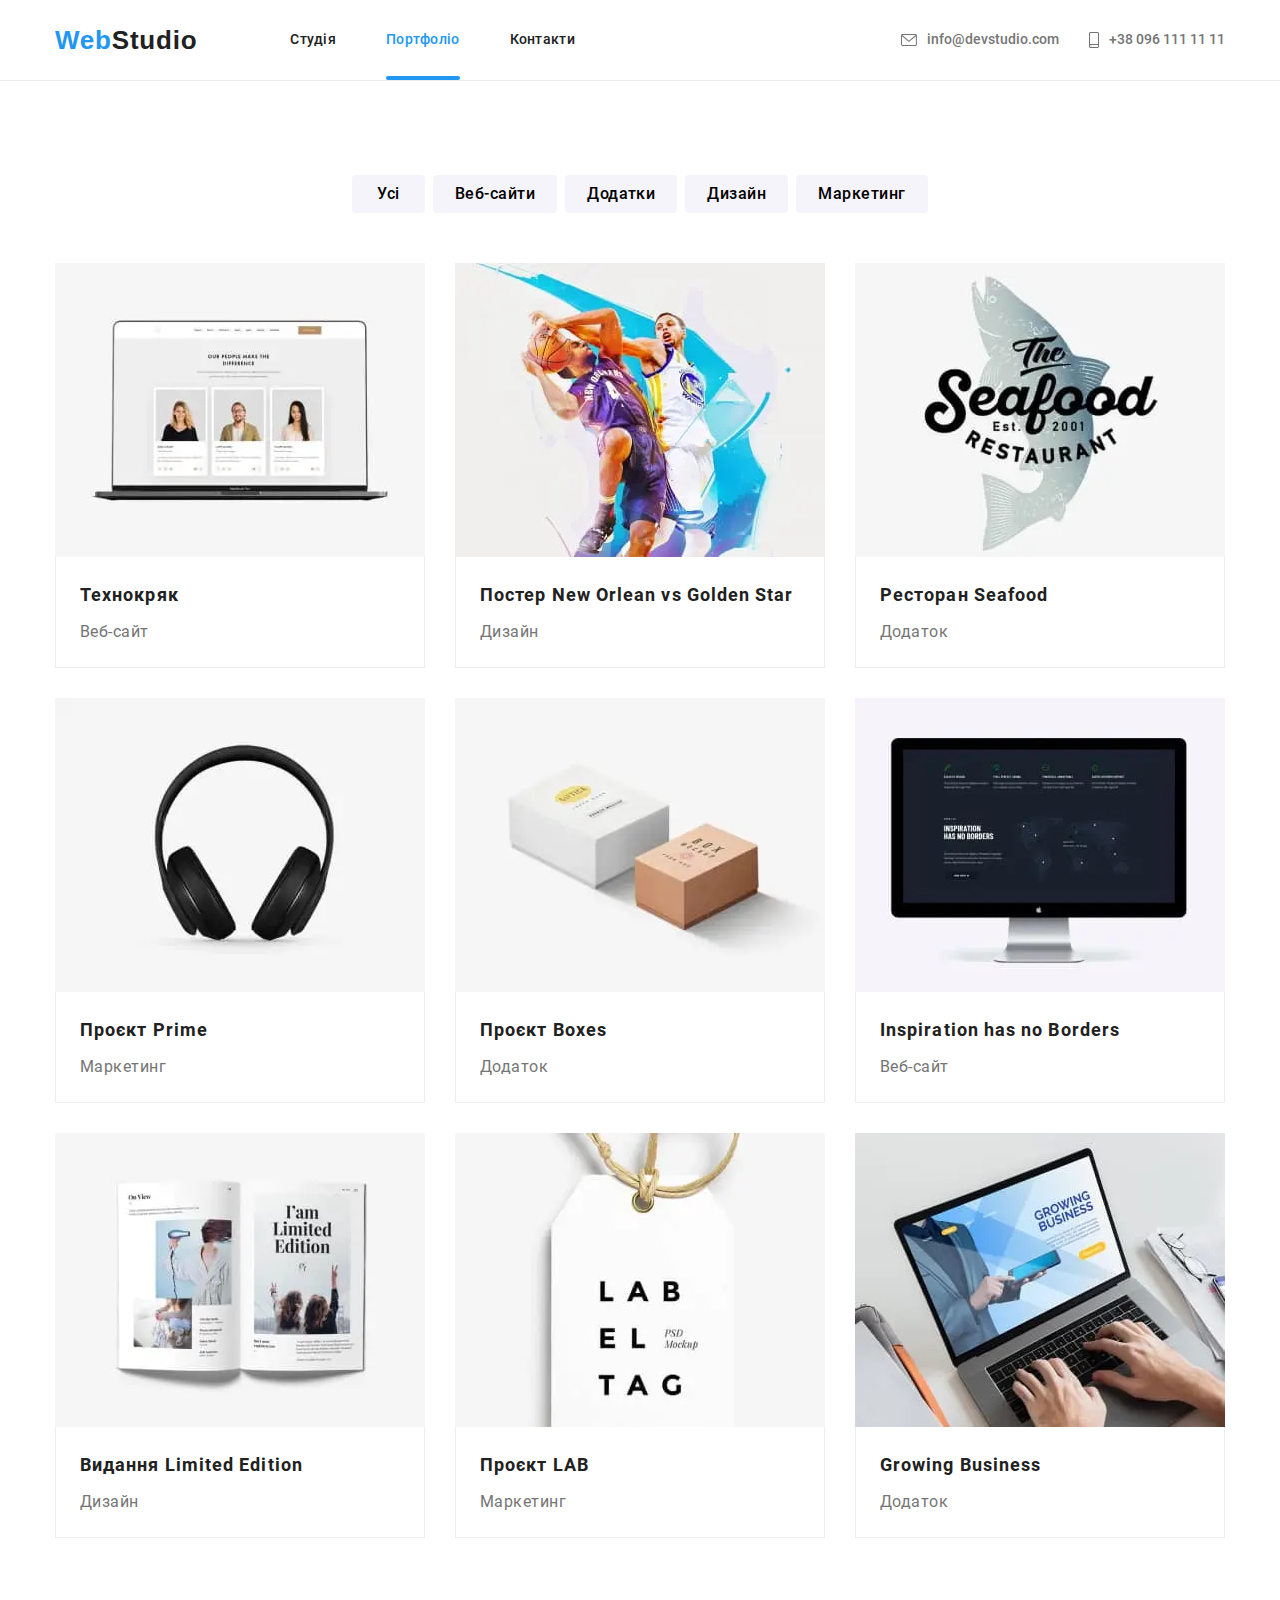
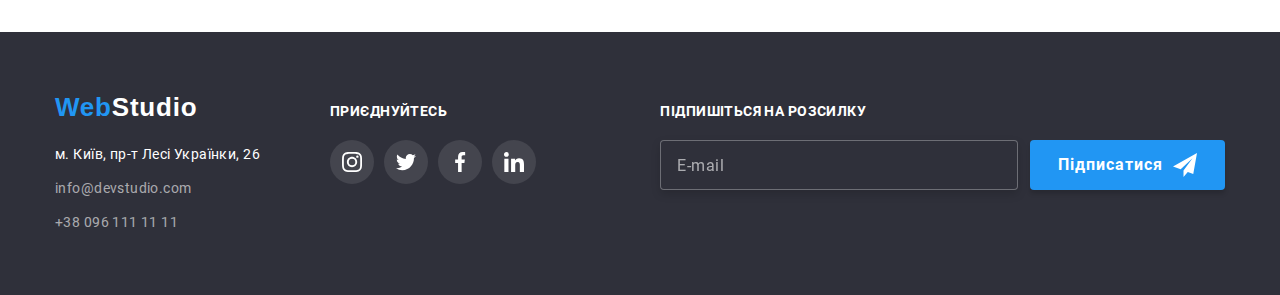
==== commit 3c684aea: "ДЗ на перевірку до ментора" ====
--- a/portfolio.html
+++ b/portfolio.html
@@ -21,8 +21,8 @@
     <link rel="stylesheet" href="./css/main.min.css" />
   </head>
   <body>
-    <header class="header">
-      <div class="container header__container header--border">
+    <header class="header header--border">
+      <div class="container header__container">
         <nav class="nav">
           <a href="./index.html" class="logo">Web<span class="logo__header">Studio</span></a>
           <ul class="nav__list">
@@ -88,13 +88,66 @@
             <li class="projects__item">
               <a href="" class="projects__link">
                 <div class="projects__thumb">
-                  <img
-                    class="projects__img"
-                    src="./images/portfolio/img1.jpg"
-                    alt="Технокряк, веб-сайт"
-                    width="370"
-                    height="294"
-                  />
+                  <picture>
+                    <source
+                      srcset="
+                        ./images/portfolio/webp/img1-mobile.webp    1x,
+                        ./images/portfolio/webp/img1-mobile@2x.webp 2x,
+                        ./images/portfolio/webp/img1-mobile@3x.webp 3x
+                      "
+                      type="image/webp"
+                      media="(max-width: 767px)"
+                    />
+                    <source
+                      srcset="
+                        ./images/portfolio/webp/img1-tablet.webp    1x,
+                        ./images/portfolio/webp/img1-tablet@2x.webp 2x,
+                        ./images/portfolio/webp/img1-tablet@3x.webp 3x
+                      "
+                      type="image/webp"
+                      media="(max-width: 1199px)"
+                    />
+                    <source
+                      srcset="
+                        ./images/portfolio/webp/img1-desktop.webp    1x,
+                        ./images/portfolio/webp/img1-desktop@2x.webp 2x,
+                        ./images/portfolio/webp/img1-desktop@3x.webp 3x
+                      "
+                      type="image/webp"
+                      media="(min-width: 1200px)"
+                    />
+
+                    <source
+                      srcset="
+                        ./images/portfolio/jpg/img1-mobile.jpg    1x,
+                        ./images/portfolio/jpg/img1-mobile@2x.jpg 2x,
+                        ./images/portfolio/jpg/img1-mobile@3x.jpg 3x
+                      "
+                      type="image/jpg"
+                      media="(max-width: 767px)"
+                    />
+                    <source
+                      srcset="
+                        ./images/portfolio/jpg/img1-tablet.jpg    1x,
+                        ./images/portfolio/jpg/img1-tablet@2x.jpg 2x,
+                        ./images/portfolio/jpg/img1-tablet@3x.jpg 3x
+                      "
+                      type="image/jpg"
+                      media="(max-width: 1199px)"
+                    />
+                    <source
+                      srcset="
+                        ./images/portfolio/jpg/img1-desktop.jpg    1x,
+                        ./images/portfolio/jpg/img1-desktop@2x.jpg 2x,
+                        ./images/portfolio/jpg/img1-desktop@3x.jpg 3x
+                      "
+                      type="image/jpg"
+                      media="(min-width: 1200px)"
+                    />
+
+                    <img src="./images/portfolio/jpg/img1-mobile.jpg" alt="Технокряк, веб-сайт" />
+                  </picture>
+
                   <p class="projects__overlay">
                     Ресурс пропонує комплексні пропозиції з різним рівнем функціоналу та сервісів.
                     Все це дозволить відвідувачу отримати вичерпні відомості про компанію чи
@@ -111,13 +164,69 @@
             <li class="projects__item">
               <a href="" class="projects__link">
                 <div class="projects__thumb">
-                  <img
-                    class="projects__img"
-                    src="./images/portfolio/img2.jpg"
-                    alt="Постер New Orlean vs Golden Star, дизайн"
-                    width="370"
-                    height="294"
-                  />
+                  <picture>
+                    <source
+                      srcset="
+                        ./images/portfolio/webp/img2-mobile.webp    1x,
+                        ./images/portfolio/webp/img2-mobile@2x.webp 2x,
+                        ./images/portfolio/webp/img2-mobile@3x.webp 3x
+                      "
+                      type="image/webp"
+                      media="(max-width: 767px)"
+                    />
+                    <source
+                      srcset="
+                        ./images/portfolio/webp/img2-tablet.webp    1x,
+                        ./images/portfolio/webp/img2-tablet@2x.webp 2x,
+                        ./images/portfolio/webp/img2-tablet@3x.webp 3x
+                      "
+                      type="image/webp"
+                      media="(max-width: 1199px)"
+                    />
+                    <source
+                      srcset="
+                        ./images/portfolio/webp/img2-desktop.webp    1x,
+                        ./images/portfolio/webp/img2-desktop@2x.webp 2x,
+                        ./images/portfolio/webp/img2-desktop@3x.webp 3x
+                      "
+                      type="image/webp"
+                      media="(min-width: 1200px)"
+                    />
+
+                    <source
+                      srcset="
+                        ./images/portfolio/jpg/img2-mobile.jpg    1x,
+                        ./images/portfolio/jpg/img2-mobile@2x.jpg 2x,
+                        ./images/portfolio/jpg/img2-mobile@3x.jpg 3x
+                      "
+                      type="image/jpg"
+                      media="(max-width: 767px)"
+                    />
+                    <source
+                      srcset="
+                        ./images/portfolio/jpg/img2-tablet.jpg    1x,
+                        ./images/portfolio/jpg/img2-tablet@2x.jpg 2x,
+                        ./images/portfolio/jpg/img2-tablet@3x.jpg 3x
+                      "
+                      type="image/jpg"
+                      media="(max-width: 1199px)"
+                    />
+                    <source
+                      srcset="
+                        ./images/portfolio/jpg/img2-desktop.jpg    1x,
+                        ./images/portfolio/jpg/img2-desktop@2x.jpg 2x,
+                        ./images/portfolio/jpg/img2-desktop@3x.jpg 3x
+                      "
+                      type="image/jpg"
+                      media="(min-width: 1200px)"
+                    />
+
+                    <img
+                      src="./images/portfolio/jpg/img2-mobile.jpg"
+                      alt="Постер New Orlean vs Golden Star, дизайн"
+                    />
+                  </picture>
+
                   <p class="projects__overlay">
                     Ресурс пропонує комплексні пропозиції з різним рівнем функціоналу та сервісів.
                     Все це дозволить відвідувачу отримати вичерпні відомості про компанію чи
@@ -134,13 +243,69 @@
             <li class="projects__item">
               <a href="" class="projects__link">
                 <div class="projects__thumb">
-                  <img
-                    class="projects__img"
-                    src="./images/portfolio/img3.jpg"
-                    alt="Ресторан Seafood, додаток"
-                    width="370"
-                    height="294"
-                  />
+                  <picture>
+                    <source
+                      srcset="
+                        ./images/portfolio/webp/img3-mobile.webp    1x,
+                        ./images/portfolio/webp/img3-mobile@2x.webp 2x,
+                        ./images/portfolio/webp/img3-mobile@3x.webp 3x
+                      "
+                      type="image/webp"
+                      media="(max-width: 767px)"
+                    />
+                    <source
+                      srcset="
+                        ./images/portfolio/webp/img3-tablet.webp    1x,
+                        ./images/portfolio/webp/img3-tablet@2x.webp 2x,
+                        ./images/portfolio/webp/img3-tablet@3x.webp 3x
+                      "
+                      type="image/webp"
+                      media="(max-width: 1199px)"
+                    />
+                    <source
+                      srcset="
+                        ./images/portfolio/webp/img3-desktop.webp    1x,
+                        ./images/portfolio/webp/img3-desktop@2x.webp 2x,
+                        ./images/portfolio/webp/img3-desktop@3x.webp 3x
+                      "
+                      type="image/webp"
+                      media="(min-width: 1200px)"
+                    />
+
+                    <source
+                      srcset="
+                        ./images/portfolio/jpg/img3-mobile.jpg    1x,
+                        ./images/portfolio/jpg/img3-mobile@2x.jpg 2x,
+                        ./images/portfolio/jpg/img3-mobile@3x.jpg 3x
+                      "
+                      type="image/jpg"
+                      media="(max-width: 767px)"
+                    />
+                    <source
+                      srcset="
+                        ./images/portfolio/jpg/img3-tablet.jpg    1x,
+                        ./images/portfolio/jpg/img3-tablet@2x.jpg 2x,
+                        ./images/portfolio/jpg/img3-tablet@3x.jpg 3x
+                      "
+                      type="image/jpg"
+                      media="(max-width: 1199px)"
+                    />
+                    <source
+                      srcset="
+                        ./images/portfolio/jpg/img3-desktop.jpg    1x,
+                        ./images/portfolio/jpg/img3-desktop@2x.jpg 2x,
+                        ./images/portfolio/jpg/img3-desktop@3x.jpg 3x
+                      "
+                      type="image/jpg"
+                      media="(min-width: 1200px)"
+                    />
+
+                    <img
+                      src="./images/portfolio/jpg/img3-mobile.jpg"
+                      alt="Ресторан Seafood, додаток"
+                    />
+                  </picture>
+
                   <p class="projects__overlay">
                     Ресурс пропонує комплексні пропозиції з різним рівнем функціоналу та сервісів.
                     Все це дозволить відвідувачу отримати вичерпні відомості про компанію чи
@@ -157,13 +322,69 @@
             <li class="projects__item">
               <a href="" class="projects__link">
                 <div class="projects__thumb">
-                  <img
-                    class="projects__img"
-                    src="./images/portfolio/img4.jpg"
-                    alt="Проєкт Prime, маркетинг"
-                    width="370"
-                    height="294"
-                  />
+                  <picture>
+                    <source
+                      srcset="
+                        ./images/portfolio/webp/img4-mobile.webp    1x,
+                        ./images/portfolio/webp/img4-mobile@2x.webp 2x,
+                        ./images/portfolio/webp/img4-mobile@3x.webp 3x
+                      "
+                      type="image/webp"
+                      media="(max-width: 767px)"
+                    />
+                    <source
+                      srcset="
+                        ./images/portfolio/webp/img4-tablet.webp    1x,
+                        ./images/portfolio/webp/img4-tablet@2x.webp 2x,
+                        ./images/portfolio/webp/img4-tablet@3x.webp 3x
+                      "
+                      type="image/webp"
+                      media="(max-width: 1199px)"
+                    />
+                    <source
+                      srcset="
+                        ./images/portfolio/webp/img4-desktop.webp    1x,
+                        ./images/portfolio/webp/img4-desktop@2x.webp 2x,
+                        ./images/portfolio/webp/img4-desktop@3x.webp 3x
+                      "
+                      type="image/webp"
+                      media="(min-width: 1200px)"
+                    />
+
+                    <source
+                      srcset="
+                        ./images/portfolio/jpg/img4-mobile.jpg    1x,
+                        ./images/portfolio/jpg/img4-mobile@2x.jpg 2x,
+                        ./images/portfolio/jpg/img4-mobile@3x.jpg 3x
+                      "
+                      type="image/jpg"
+                      media="(max-width: 767px)"
+                    />
+                    <source
+                      srcset="
+                        ./images/portfolio/jpg/img4-tablet.jpg    1x,
+                        ./images/portfolio/jpg/img4-tablet@2x.jpg 2x,
+                        ./images/portfolio/jpg/img4-tablet@3x.jpg 3x
+                      "
+                      type="image/jpg"
+                      media="(max-width: 1199px)"
+                    />
+                    <source
+                      srcset="
+                        ./images/portfolio/jpg/img4-desktop.jpg    1x,
+                        ./images/portfolio/jpg/img4-desktop@2x.jpg 2x,
+                        ./images/portfolio/jpg/img4-desktop@3x.jpg 3x
+                      "
+                      type="image/jpg"
+                      media="(min-width: 1200px)"
+                    />
+
+                    <img
+                      src="./images/portfolio/jpg/img4-mobile.jpg"
+                      alt="Проєкт Prime, маркетинг"
+                    />
+                  </picture>
+
                   <p class="projects__overlay">
                     Ресурс пропонує комплексні пропозиції з різним рівнем функціоналу та сервісів.
                     Все це дозволить відвідувачу отримати вичерпні відомості про компанію чи
@@ -180,13 +401,66 @@
             <li class="projects__item">
               <a href="" class="projects__link">
                 <div class="projects__thumb">
-                  <img
-                    class="projects__img"
-                    src="./images/portfolio/img5.jpg"
-                    alt="Проєкт Boxes, додаток"
-                    width="370"
-                    height="294"
-                  />
+                  <picture>
+                    <source
+                      srcset="
+                        ./images/portfolio/webp/img5-mobile.webp    1x,
+                        ./images/portfolio/webp/img5-mobile@2x.webp 2x,
+                        ./images/portfolio/webp/img5-mobile@3x.webp 3x
+                      "
+                      type="image/webp"
+                      media="(max-width: 767px)"
+                    />
+                    <source
+                      srcset="
+                        ./images/portfolio/webp/img5-tablet.webp    1x,
+                        ./images/portfolio/webp/img5-tablet@2x.webp 2x,
+                        ./images/portfolio/webp/img5-tablet@3x.webp 3x
+                      "
+                      type="image/webp"
+                      media="(max-width: 1199px)"
+                    />
+                    <source
+                      srcset="
+                        ./images/portfolio/webp/img5-desktop.webp    1x,
+                        ./images/portfolio/webp/img5-desktop@2x.webp 2x,
+                        ./images/portfolio/webp/img5-desktop@3x.webp 3x
+                      "
+                      type="image/webp"
+                      media="(min-width: 1200px)"
+                    />
+
+                    <source
+                      srcset="
+                        ./images/portfolio/jpg/img5-mobile.jpg    1x,
+                        ./images/portfolio/jpg/img5-mobile@2x.jpg 2x,
+                        ./images/portfolio/jpg/img5-mobile@3x.jpg 3x
+                      "
+                      type="image/jpg"
+                      media="(max-width: 767px)"
+                    />
+                    <source
+                      srcset="
+                        ./images/portfolio/jpg/img5-tablet.jpg    1x,
+                        ./images/portfolio/jpg/img5-tablet@2x.jpg 2x,
+                        ./images/portfolio/jpg/img5-tablet@3x.jpg 3x
+                      "
+                      type="image/jpg"
+                      media="(max-width: 1199px)"
+                    />
+                    <source
+                      srcset="
+                        ./images/portfolio/jpg/img5-desktop.jpg    1x,
+                        ./images/portfolio/jpg/img5-desktop@2x.jpg 2x,
+                        ./images/portfolio/jpg/img5-desktop@3x.jpg 3x
+                      "
+                      type="image/jpg"
+                      media="(min-width: 1200px)"
+                    />
+
+                    <img src="./images/portfolio/jpg/img5-mobile.jpg" alt="Проєкт Boxes, додаток" />
+                  </picture>
+
                   <p class="projects__overlay">
                     Ресурс пропонує комплексні пропозиції з різним рівнем функціоналу та сервісів.
                     Все це дозволить відвідувачу отримати вичерпні відомості про компанію чи
@@ -203,13 +477,69 @@
             <li class="projects__item">
               <a href="" class="projects__link">
                 <div class="projects__thumb">
-                  <img
-                    class="projects__img"
-                    src="./images/portfolio/img6.jpg"
-                    alt="Inspiration has no Borders, веб-сайт"
-                    width="370"
-                    height="294"
-                  />
+                  <picture>
+                    <source
+                      srcset="
+                        ./images/portfolio/webp/img6-mobile.webp    1x,
+                        ./images/portfolio/webp/img6-mobile@2x.webp 2x,
+                        ./images/portfolio/webp/img6-mobile@3x.webp 3x
+                      "
+                      type="image/webp"
+                      media="(max-width: 767px)"
+                    />
+                    <source
+                      srcset="
+                        ./images/portfolio/webp/img6-tablet.webp    1x,
+                        ./images/portfolio/webp/img6-tablet@2x.webp 2x,
+                        ./images/portfolio/webp/img6-tablet@3x.webp 3x
+                      "
+                      type="image/webp"
+                      media="(max-width: 1199px)"
+                    />
+                    <source
+                      srcset="
+                        ./images/portfolio/webp/img6-desktop.webp    1x,
+                        ./images/portfolio/webp/img6-desktop@2x.webp 2x,
+                        ./images/portfolio/webp/img6-desktop@3x.webp 3x
+                      "
+                      type="image/webp"
+                      media="(min-width: 1200px)"
+                    />
+
+                    <source
+                      srcset="
+                        ./images/portfolio/jpg/img6-mobile.jpg    1x,
+                        ./images/portfolio/jpg/img6-mobile@2x.jpg 2x,
+                        ./images/portfolio/jpg/img6-mobile@3x.jpg 3x
+                      "
+                      type="image/jpg"
+                      media="(max-width: 767px)"
+                    />
+                    <source
+                      srcset="
+                        ./images/portfolio/jpg/img6-tablet.jpg    1x,
+                        ./images/portfolio/jpg/img6-tablet@2x.jpg 2x,
+                        ./images/portfolio/jpg/img6-tablet@3x.jpg 3x
+                      "
+                      type="image/jpg"
+                      media="(max-width: 1199px)"
+                    />
+                    <source
+                      srcset="
+                        ./images/portfolio/jpg/img6-desktop.jpg    1x,
+                        ./images/portfolio/jpg/img6-desktop@2x.jpg 2x,
+                        ./images/portfolio/jpg/img6-desktop@3x.jpg 3x
+                      "
+                      type="image/jpg"
+                      media="(min-width: 1200px)"
+                    />
+
+                    <img
+                      src="./images/portfolio/jpg/img6-mobile.jpg"
+                      alt="Inspiration has no Borders, веб-сайт"
+                    />
+                  </picture>
+
                   <p class="projects__overlay">
                     Ресурс пропонує комплексні пропозиції з різним рівнем функціоналу та сервісів.
                     Все це дозволить відвідувачу отримати вичерпні відомості про компанію чи
@@ -226,13 +556,69 @@
             <li class="projects__item">
               <a href="" class="projects__link">
                 <div class="projects__thumb">
-                  <img
-                    class="projects__img"
-                    src="./images/portfolio/img7.jpg"
-                    alt="Видання Limited Edition, дизайн"
-                    width="370"
-                    height="294"
-                  />
+                  <picture>
+                    <source
+                      srcset="
+                        ./images/portfolio/webp/img7-mobile.webp    1x,
+                        ./images/portfolio/webp/img7-mobile@2x.webp 2x,
+                        ./images/portfolio/webp/img7-mobile@3x.webp 3x
+                      "
+                      type="image/webp"
+                      media="(max-width: 767px)"
+                    />
+                    <source
+                      srcset="
+                        ./images/portfolio/webp/img7-tablet.webp    1x,
+                        ./images/portfolio/webp/img7-tablet@2x.webp 2x,
+                        ./images/portfolio/webp/img7-tablet@3x.webp 3x
+                      "
+                      type="image/webp"
+                      media="(max-width: 1199px)"
+                    />
+                    <source
+                      srcset="
+                        ./images/portfolio/webp/img7-desktop.webp    1x,
+                        ./images/portfolio/webp/img7-desktop@2x.webp 2x,
+                        ./images/portfolio/webp/img7-desktop@3x.webp 3x
+                      "
+                      type="image/webp"
+                      media="(min-width: 1200px)"
+                    />
+
+                    <source
+                      srcset="
+                        ./images/portfolio/jpg/img7-mobile.jpg    1x,
+                        ./images/portfolio/jpg/img7-mobile@2x.jpg 2x,
+                        ./images/portfolio/jpg/img7-mobile@3x.jpg 3x
+                      "
+                      type="image/jpg"
+                      media="(max-width: 767px)"
+                    />
+                    <source
+                      srcset="
+                        ./images/portfolio/jpg/img7-tablet.jpg    1x,
+                        ./images/portfolio/jpg/img7-tablet@2x.jpg 2x,
+                        ./images/portfolio/jpg/img7-tablet@3x.jpg 3x
+                      "
+                      type="image/jpg"
+                      media="(max-width: 1199px)"
+                    />
+                    <source
+                      srcset="
+                        ./images/portfolio/jpg/img7-desktop.jpg    1x,
+                        ./images/portfolio/jpg/img7-desktop@2x.jpg 2x,
+                        ./images/portfolio/jpg/img7-desktop@3x.jpg 3x
+                      "
+                      type="image/jpg"
+                      media="(min-width: 1200px)"
+                    />
+
+                    <img
+                      src="./images/portfolio/jpg/img7-mobile.jpg"
+                      alt="Видання Limited Edition, дизайн"
+                    />
+                  </picture>
+
                   <p class="projects__overlay">
                     Ресурс пропонує комплексні пропозиції з різним рівнем функціоналу та сервісів.
                     Все це дозволить відвідувачу отримати вичерпні відомості про компанію чи
@@ -249,13 +635,66 @@
             <li class="projects__item">
               <a href="" class="projects__link">
                 <div class="projects__thumb">
-                  <img
-                    class="projects__img"
-                    src="./images/portfolio/img8.jpg"
-                    alt="Проєкт LAB, маркетинг"
-                    width="370"
-                    height="294"
-                  />
+                  <picture>
+                    <source
+                      srcset="
+                        ./images/portfolio/webp/img8-mobile.webp    1x,
+                        ./images/portfolio/webp/img8-mobile@2x.webp 2x,
+                        ./images/portfolio/webp/img8-mobile@3x.webp 3x
+                      "
+                      type="image/webp"
+                      media="(max-width: 767px)"
+                    />
+                    <source
+                      srcset="
+                        ./images/portfolio/webp/img8-tablet.webp    1x,
+                        ./images/portfolio/webp/img8-tablet@2x.webp 2x,
+                        ./images/portfolio/webp/img8-tablet@3x.webp 3x
+                      "
+                      type="image/webp"
+                      media="(max-width: 1199px)"
+                    />
+                    <source
+                      srcset="
+                        ./images/portfolio/webp/img8-desktop.webp    1x,
+                        ./images/portfolio/webp/img8-desktop@2x.webp 2x,
+                        ./images/portfolio/webp/img8-desktop@3x.webp 3x
+                      "
+                      type="image/webp"
+                      media="(min-width: 1200px)"
+                    />
+
+                    <source
+                      srcset="
+                        ./images/portfolio/jpg/img8-mobile.jpg    1x,
+                        ./images/portfolio/jpg/img8-mobile@2x.jpg 2x,
+                        ./images/portfolio/jpg/img8-mobile@3x.jpg 3x
+                      "
+                      type="image/jpg"
+                      media="(max-width: 767px)"
+                    />
+                    <source
+                      srcset="
+                        ./images/portfolio/jpg/img8-tablet.jpg    1x,
+                        ./images/portfolio/jpg/img8-tablet@2x.jpg 2x,
+                        ./images/portfolio/jpg/img8-tablet@3x.jpg 3x
+                      "
+                      type="image/jpg"
+                      media="(max-width: 1199px)"
+                    />
+                    <source
+                      srcset="
+                        ./images/portfolio/jpg/img8-desktop.jpg    1x,
+                        ./images/portfolio/jpg/img8-desktop@2x.jpg 2x,
+                        ./images/portfolio/jpg/img8-desktop@3x.jpg 3x
+                      "
+                      type="image/jpg"
+                      media="(min-width: 1200px)"
+                    />
+
+                    <img src="./images/portfolio/jpg/img8-mobile.jpg" alt="Проєкт LAB, маркетинг" />
+                  </picture>
+
                   <p class="projects__overlay">
                     Ресурс пропонує комплексні пропозиції з різним рівнем функціоналу та сервісів.
                     Все це дозволить відвідувачу отримати вичерпні відомості про компанію чи
@@ -272,13 +711,69 @@
             <li class="projects__item">
               <a href="" class="projects__link">
                 <div class="projects__thumb">
-                  <img
-                    class="projects__img"
-                    src="./images/portfolio/img9.jpg"
-                    alt="Growing Business, додаток"
-                    width="370"
-                    height="294"
-                  />
+                  <picture>
+                    <source
+                      srcset="
+                        ./images/portfolio/webp/img9-mobile.webp    1x,
+                        ./images/portfolio/webp/img9-mobile@2x.webp 2x,
+                        ./images/portfolio/webp/img9-mobile@3x.webp 3x
+                      "
+                      type="image/webp"
+                      media="(max-width: 767px)"
+                    />
+                    <source
+                      srcset="
+                        ./images/portfolio/webp/img9-tablet.webp    1x,
+                        ./images/portfolio/webp/img9-tablet@2x.webp 2x,
+                        ./images/portfolio/webp/img9-tablet@3x.webp 3x
+                      "
+                      type="image/webp"
+                      media="(max-width: 1199px)"
+                    />
+                    <source
+                      srcset="
+                        ./images/portfolio/webp/img9-desktop.webp    1x,
+                        ./images/portfolio/webp/img9-desktop@2x.webp 2x,
+                        ./images/portfolio/webp/img9-desktop@3x.webp 3x
+                      "
+                      type="image/webp"
+                      media="(min-width: 1200px)"
+                    />
+
+                    <source
+                      srcset="
+                        ./images/portfolio/jpg/img9-mobile.jpg    1x,
+                        ./images/portfolio/jpg/img9-mobile@2x.jpg 2x,
+                        ./images/portfolio/jpg/img9-mobile@3x.jpg 3x
+                      "
+                      type="image/jpg"
+                      media="(max-width: 767px)"
+                    />
+                    <source
+                      srcset="
+                        ./images/portfolio/jpg/img9-tablet.jpg    1x,
+                        ./images/portfolio/jpg/img9-tablet@2x.jpg 2x,
+                        ./images/portfolio/jpg/img9-tablet@3x.jpg 3x
+                      "
+                      type="image/jpg"
+                      media="(max-width: 1199px)"
+                    />
+                    <source
+                      srcset="
+                        ./images/portfolio/jpg/img9-desktop.jpg    1x,
+                        ./images/portfolio/jpg/img9-desktop@2x.jpg 2x,
+                        ./images/portfolio/jpg/img9-desktop@3x.jpg 3x
+                      "
+                      type="image/jpg"
+                      media="(min-width: 1200px)"
+                    />
+
+                    <img
+                      src="./images/portfolio/jpg/img9-mobile.jpg"
+                      alt="Growing Business, додаток"
+                    />
+                  </picture>
+
                   <p class="projects__overlay">
                     Ресурс пропонує комплексні пропозиції з різним рівнем функціоналу та сервісів.
                     Все це дозволить відвідувачу отримати вичерпні відомості про компанію чи
@@ -379,5 +874,60 @@
         </div>
       </div>
     </footer>
+
+    <!-- Мобільне меню -->
+    <div class="mobile-menu js-menu-container">
+      <div class="mobile-menu__container">
+        <button class="mobile-menu__close-button js-close-menu">
+          <svg width="40px" height="40px">
+            <use class="mobile-menu__icon-cross" href="./images/icons.svg#icon-burger-cross"></use>
+          </svg>
+        </button>
+
+        <nav class="mobile-menu__nav">
+          <ul class="mobile-menu__nav-list">
+            <li class="mobile-menu__nav-item">
+              <a href="./index.html" class="mobile-menu__nav-link">Студія</a>
+            </li>
+            <li class="mobile-menu__nav-item">
+              <a href="./portfolio.html" class="mobile-menu__nav-link mobile-menu__current"
+                >Портфоліо</a
+              >
+            </li>
+            <li class="mobile-menu__nav-item">
+              <a href="" class="mobile-menu__nav-link">Контакти</a>
+            </li>
+          </ul>
+        </nav>
+
+        <ul class="mobile-menu__contacts">
+          <li class="mobile-menu__contacts-item">
+            <a class="mobile-menu__contacts-link" href="tel:+380961111111"> +38 096 111 11 11 </a>
+          </li>
+          <li class="mobile-menu__contacts-item">
+            <a class="mobile-menu__contacts-link" href="mailto:info@devstudio.com">
+              info@devstudio.com
+            </a>
+          </li>
+        </ul>
+
+        <ul class="mobile-menu__social-list">
+          <li class="mobile-menu__social-list-item">
+            <a class="mobile-menu__social-list-link" href="#">Instagram</a>
+          </li>
+          <li class="mobile-menu__social-list-item">
+            <a class="mobile-menu__social-list-link" href="#">Twitter</a>
+          </li>
+          <li class="mobile-menu__social-list-item">
+            <a class="mobile-menu__social-list-link" href="#">Facebook</a>
+          </li>
+          <li class="mobile-menu__social-list-item">
+            <a class="mobile-menu__social-list-link" href="#">Linkedin</a>
+          </li>
+        </ul>
+      </div>
+    </div>
+
+    <script src="./js/mobile-menu.js"></script>
   </body>
 </html>
--- a/css/main.min.css
+++ b/css/main.min.css
@@ -1 +1 @@
-/*! modern-normalize v1.1.0 | MIT License | https://github.com/sindresorhus/modern-normalize */*,::before,::after{-webkit-box-sizing:border-box;box-sizing:border-box}html{line-height:1.15;-webkit-text-size-adjust:100%;-moz-tab-size:4;-o-tab-size:4;tab-size:4}body{margin:0;font-family:system-ui,-apple-system,"Segoe UI",Roboto,Helvetica,Arial,sans-serif,"Apple Color Emoji","Segoe UI Emoji"}hr{height:0;color:inherit}abbr[title]{-webkit-text-decoration:underline dotted;text-decoration:underline dotted}b,strong{font-weight:bolder}code,kbd,samp,pre{font-family:ui-monospace,SFMono-Regular,Consolas,"Liberation Mono",Menlo,monospace;font-size:1em}small{font-size:80%}sub,sup{font-size:75%;line-height:0;position:relative;vertical-align:baseline}sub{bottom:-0.25em}sup{top:-0.5em}table{text-indent:0;border-color:inherit}button,input,optgroup,select,textarea{font-family:inherit;font-size:100%;line-height:1.15;margin:0}button,select{text-transform:none}button,[type=button],[type=reset],[type=submit]{-webkit-appearance:button}::-moz-focus-inner{border-style:none;padding:0}:-moz-focusring{outline:1px dotted ButtonText}:-moz-ui-invalid{box-shadow:none}legend{padding:0}progress{vertical-align:baseline}::-webkit-inner-spin-button,::-webkit-outer-spin-button{height:auto}[type=search]{-webkit-appearance:textfield;outline-offset:-2px}::-webkit-search-decoration{-webkit-appearance:none}::-webkit-file-upload-button{-webkit-appearance:button;font:inherit}summary{display:list-item}:root{--logo-color: #2196f3;--logo-second-color: #212121;--logo-third-color: #ffffff;--main-color: #212121;--main-second-color: #757575;--main-third-color: #ffffff;--link-footer-color: rgba(255, 255, 255, 0.6);--base-background: #ffffff;--hero-background: #2f303a;--team-background: #f5f4fa;--footer-background: #2f303a;--button-hero-background: #2196f3;--button-background: #f5f4fa;--action-color: #2196f3;--action-second-color: #ffffff;--action-button-background: #2196f3;--action-button-second-background: #188ce8;--border-color: #eeeeee;--hero-second-background: #c4c4c4;--features-background: #f5f4fa;--color-soc-icon: #afb1b8;--footer-second-background: rgba(255, 255, 255, 0.1)}.visually-hidden{position:absolute;white-space:nowrap;width:1px;height:1px;overflow:hidden;border:0;padding:0;clip:rect(0 0 0 0);-webkit-clip-path:inset(50%);clip-path:inset(50%);margin:-1px}@font-face{font-family:"Roboto";font-style:normal;font-weight:400;src:url("../fonts/roboto-v30-latin_cyrillic-regular.eot");src:local(""),url("../fonts/roboto-v30-latin_cyrillic-regular.eot?#iefix") format("embedded-opentype"),url("../fonts/roboto-v30-latin_cyrillic-regular.woff2") format("woff2"),url("../fonts/roboto-v30-latin_cyrillic-regular.woff") format("woff"),url("../fonts/roboto-v30-latin_cyrillic-regular.ttf") format("truetype"),url("../fonts/roboto-v30-latin_cyrillic-regular.svg#Roboto") format("svg")}@font-face{font-family:"Roboto";font-style:normal;font-weight:500;src:url("../fonts/roboto-v30-latin_cyrillic-500.eot");src:local(""),url("../fonts/roboto-v30-latin_cyrillic-500.eot?#iefix") format("embedded-opentype"),url("../fonts/roboto-v30-latin_cyrillic-500.woff2") format("woff2"),url("../fonts/roboto-v30-latin_cyrillic-500.woff") format("woff"),url("../fonts/roboto-v30-latin_cyrillic-500.ttf") format("truetype"),url("../fonts/roboto-v30-latin_cyrillic-500.svg#Roboto") format("svg")}@font-face{font-family:"Roboto";font-style:normal;font-weight:700;src:url("../fonts/roboto-v30-latin_cyrillic-700.eot");src:local(""),url("../fonts/roboto-v30-latin_cyrillic-700.eot?#iefix") format("embedded-opentype"),url("../fonts/roboto-v30-latin_cyrillic-700.woff2") format("woff2"),url("../fonts/roboto-v30-latin_cyrillic-700.woff") format("woff"),url("../fonts/roboto-v30-latin_cyrillic-700.ttf") format("truetype"),url("../fonts/roboto-v30-latin_cyrillic-700.svg#Roboto") format("svg")}@font-face{font-family:"Roboto";font-style:normal;font-weight:900;src:url("../fonts/roboto-v30-latin_cyrillic-900.eot");src:local(""),url("../fonts/roboto-v30-latin_cyrillic-900.eot?#iefix") format("embedded-opentype"),url("../fonts/roboto-v30-latin_cyrillic-900.woff2") format("woff2"),url("../fonts/roboto-v30-latin_cyrillic-900.woff") format("woff"),url("../fonts/roboto-v30-latin_cyrillic-900.ttf") format("truetype"),url("../fonts/roboto-v30-latin_cyrillic-900.svg#Roboto") format("svg")}body{font-family:"Roboto",sans-serif;color:var(--main-color);background-color:var(--base-background)}img{display:block;max-width:100%;height:auto}ul{list-style:none;padding:0;margin:0}h1,h2,h3,h4,h5,h6{margin:0}p{margin:0}.backdrop{position:fixed;left:0;top:0;width:100%;height:100%;background-color:rgba(0,0,0,.2);visibility:visible;opacity:1;-webkit-transition:opacity 250ms cubic-bezier(0.4, 0, 0.2, 1),visibility 250ms cubic-bezier(0.4, 0, 0.2, 1);transition:opacity 250ms cubic-bezier(0.4, 0, 0.2, 1),visibility 250ms cubic-bezier(0.4, 0, 0.2, 1)}.is-hidden{visibility:hidden;opacity:0;pointer-events:none}.btn{padding:10px 32px;border:none;font-family:inherit;font-weight:700;font-size:16px;line-height:1.88;text-align:center;letter-spacing:.06em;color:var(--main-third-color);cursor:pointer;background-color:var(--button-hero-background);-webkit-box-shadow:0px 4px 4px rgba(0,0,0,.15);box-shadow:0px 4px 4px rgba(0,0,0,.15);border-radius:4px;-webkit-transition:background-color 250ms cubic-bezier(0.4, 0, 0.2, 1),-webkit-box-shadow 250ms cubic-bezier(0.4, 0, 0.2, 1);transition:background-color 250ms cubic-bezier(0.4, 0, 0.2, 1),-webkit-box-shadow 250ms cubic-bezier(0.4, 0, 0.2, 1);transition:background-color 250ms cubic-bezier(0.4, 0, 0.2, 1),box-shadow 250ms cubic-bezier(0.4, 0, 0.2, 1);transition:background-color 250ms cubic-bezier(0.4, 0, 0.2, 1),box-shadow 250ms cubic-bezier(0.4, 0, 0.2, 1),-webkit-box-shadow 250ms cubic-bezier(0.4, 0, 0.2, 1)}.btn:hover,.btn:focus{background-color:var(--action-button-second-background);-webkit-box-shadow:0px 4px 4px rgba(0,0,0,.15);box-shadow:0px 4px 4px rgba(0,0,0,.15)}.contacts{display:none}@media screen and (min-width: 768px){.contacts{display:-webkit-box;display:-ms-flexbox;display:flex;-webkit-box-orient:vertical;-webkit-box-direction:normal;-ms-flex-direction:column;flex-direction:column;-webkit-box-pack:center;-ms-flex-pack:center;justify-content:center;margin-left:auto}}@media screen and (min-width: 1200px){.contacts{-webkit-box-orient:horizontal;-webkit-box-direction:normal;-ms-flex-direction:row;flex-direction:row;-webkit-box-align:center;-ms-flex-align:center;align-items:center}}@media screen and (min-width: 768px)and (max-width: 1199px){.contacts__item:not(:last-child){padding-bottom:10px}}@media screen and (min-width: 1200px){.contacts__item{padding-top:32px;padding-bottom:32px}.contacts__item:not(:last-child){margin-right:30px}}.contacts__link{display:-webkit-box;display:-ms-flexbox;display:flex;-webkit-box-align:center;-ms-flex-align:center;align-items:center;font-weight:500;font-size:14px;line-height:1.14;text-decoration:none;color:var(--main-second-color);-webkit-transition:color 250ms cubic-bezier(0.4, 0, 0.2, 1);transition:color 250ms cubic-bezier(0.4, 0, 0.2, 1)}.contacts__link:hover,.contacts__link:focus{color:var(--action-color)}.contacts__icon{fill:currentColor;margin-right:10px}.container{margin:0 auto;padding:0 15px;outline:1px solid tomato}@media screen and (min-width: 480px){.container{width:480px}}@media screen and (min-width: 768px){.container{width:768px}}@media screen and (min-width: 1200px){.container{width:1200px}}.filter{display:-webkit-box;display:-ms-flexbox;display:flex;-webkit-box-pack:center;-ms-flex-pack:center;justify-content:center;margin-bottom:50px}.filter__item:not(:last-child){margin-right:8px}.filter__btn{padding:6px 22px;font-family:inherit;font-weight:500;font-size:16px;line-height:1.63;text-align:center;letter-spacing:.03em;cursor:pointer;background-color:var(--button-background);border-radius:4px;border:none;-webkit-box-shadow:none;box-shadow:none;-webkit-transition:color 250ms cubic-bezier(0.4, 0, 0.2, 1),background-color 250ms cubic-bezier(0.4, 0, 0.2, 1),-webkit-box-shadow 250ms cubic-bezier(0.4, 0, 0.2, 1);transition:color 250ms cubic-bezier(0.4, 0, 0.2, 1),background-color 250ms cubic-bezier(0.4, 0, 0.2, 1),-webkit-box-shadow 250ms cubic-bezier(0.4, 0, 0.2, 1);transition:color 250ms cubic-bezier(0.4, 0, 0.2, 1),background-color 250ms cubic-bezier(0.4, 0, 0.2, 1),box-shadow 250ms cubic-bezier(0.4, 0, 0.2, 1);transition:color 250ms cubic-bezier(0.4, 0, 0.2, 1),background-color 250ms cubic-bezier(0.4, 0, 0.2, 1),box-shadow 250ms cubic-bezier(0.4, 0, 0.2, 1),-webkit-box-shadow 250ms cubic-bezier(0.4, 0, 0.2, 1)}.filter__btn:hover,.filter__btn:focus{color:var(--action-second-color);background-color:var(--action-button-background);-webkit-box-shadow:0px 3px 1px rgba(0,0,0,.1),0px 1px 2px rgba(0,0,0,.08),0px 2px 2px rgba(0,0,0,.12);box-shadow:0px 3px 1px rgba(0,0,0,.1),0px 1px 2px rgba(0,0,0,.08),0px 2px 2px rgba(0,0,0,.12)}.filter__btn--first{padding:6px 25px}.logo{font-family:"Raleway",sans-serif;font-weight:700;font-size:26px;line-height:1.19;letter-spacing:.03em;text-decoration:none;color:var(--logo-color)}.mobile-menu{position:fixed;top:0;left:0;-webkit-transform:translateX(-100%);transform:translateX(-100%);width:100%;height:100%;background-color:var(--base-background);-webkit-transition:-webkit-transform 250ms cubic-bezier(0.4, 0, 0.2, 1);transition:-webkit-transform 250ms cubic-bezier(0.4, 0, 0.2, 1);transition:transform 250ms cubic-bezier(0.4, 0, 0.2, 1);transition:transform 250ms cubic-bezier(0.4, 0, 0.2, 1), -webkit-transform 250ms cubic-bezier(0.4, 0, 0.2, 1)}.mobile-menu.is-open{-webkit-transform:translateX(0);transform:translateX(0)}.mobile-menu__container{display:-webkit-box;display:-ms-flexbox;display:flex;-webkit-box-orient:vertical;-webkit-box-direction:normal;-ms-flex-direction:column;flex-direction:column;height:inherit;padding:48px 40px}.mobile-menu__close-button{position:absolute;display:-webkit-box;display:-ms-flexbox;display:flex;top:10px;right:15px;border:none;background-color:rgba(0,0,0,0);-webkit-transition:color 250ms cubic-bezier(0.4, 0, 0.2, 1);transition:color 250ms cubic-bezier(0.4, 0, 0.2, 1);fill:currentColor}.mobile-menu__close-button:hover,.mobile-menu__close-button:focus{color:var(--action-color)}.mobile-menu__nav{-webkit-box-flex:1;-ms-flex-positive:1;flex-grow:1}.mobile-menu__nav-item:not(:last-child){margin-bottom:32px}.mobile-menu__nav-link{display:block;font-weight:500;font-size:40px;line-height:1.18;text-decoration:none;letter-spacing:.02em;color:var(--main-color);-webkit-transition:color 250ms cubic-bezier(0.4, 0, 0.2, 1);transition:color 250ms cubic-bezier(0.4, 0, 0.2, 1)}.mobile-menu__nav-link:hover,.mobile-menu__nav-link:focus{color:var(--action-color)}.mobile-menu__current{color:var(--action-color)}.mobile-menu__contacts{margin-top:30px;margin-bottom:64px}.mobile-menu__contacts-item{font-size:24px;line-height:1.17;letter-spacing:.02em}.mobile-menu__contacts-item:first-child{font-size:34px;line-height:1.18;margin-bottom:32px}.mobile-menu__contacts-link{font-weight:500;text-decoration:none;color:var(--main-second-color);-webkit-transition:color 250ms cubic-bezier(0.4, 0, 0.2, 1);transition:color 250ms cubic-bezier(0.4, 0, 0.2, 1)}.mobile-menu__contacts-link:hover,.mobile-menu__contacts-link:focus{color:var(--action-color)}.mobile-menu__social-list{display:-webkit-inline-box;display:-ms-inline-flexbox;display:inline-flex;-ms-flex-wrap:wrap;flex-wrap:wrap;margin:0px -10px}.mobile-menu__social-list-item{display:-webkit-box;display:-ms-flexbox;display:flex;padding:0px 10px}.mobile-menu__social-list-item:not(:last-child){border-right:1px solid rgba(33,33,33,.2)}.mobile-menu__social-list-link{text-decoration:none;font-family:"Roboto";font-style:normal;font-weight:500;font-size:18px;line-height:1.22;letter-spacing:.02em;color:var(--action-color)}.modal{position:absolute;top:50%;left:50%;-webkit-transform:translate(-50%, -50%) scale(1);transform:translate(-50%, -50%) scale(1);padding:40px;max-width:450px;width:calc(100% - 30px);border-radius:4px;background-color:var(--base-background);-webkit-box-shadow:0px 1px 3px rgba(0,0,0,.12),0px 1px 1px rgba(0,0,0,.14),0px 2px 1px rgba(0,0,0,.2);box-shadow:0px 1px 3px rgba(0,0,0,.12),0px 1px 1px rgba(0,0,0,.14),0px 2px 1px rgba(0,0,0,.2);-webkit-transition:-webkit-transform 250ms cubic-bezier(0.4, 0, 0.2, 1),-webkit-box-shadow 250ms cubic-bezier(0.4, 0, 0.2, 1);transition:-webkit-transform 250ms cubic-bezier(0.4, 0, 0.2, 1),-webkit-box-shadow 250ms cubic-bezier(0.4, 0, 0.2, 1);transition:transform 250ms cubic-bezier(0.4, 0, 0.2, 1),box-shadow 250ms cubic-bezier(0.4, 0, 0.2, 1);transition:transform 250ms cubic-bezier(0.4, 0, 0.2, 1),box-shadow 250ms cubic-bezier(0.4, 0, 0.2, 1),-webkit-transform 250ms cubic-bezier(0.4, 0, 0.2, 1),-webkit-box-shadow 250ms cubic-bezier(0.4, 0, 0.2, 1)}@media screen and (min-width: 1200px){.modal{max-width:528px}}.is-hidden .modal{-webkit-transform:translate(-50%, -50%) scale(1.1);transform:translate(-50%, -50%) scale(1.1);-webkit-box-shadow:none;box-shadow:none}.modal__btn-close{position:absolute;top:8px;right:8px;display:-webkit-box;display:-ms-flexbox;display:flex;-webkit-box-pack:center;-ms-flex-pack:center;justify-content:center;-webkit-box-align:center;-ms-flex-align:center;align-items:center;width:30px;height:30px;border-radius:50%;cursor:pointer;border:1px solid rgba(0,0,0,.1);background-color:var(--base-background);color:#000;-webkit-transition:color 250ms cubic-bezier(0.4, 0, 0.2, 1);transition:color 250ms cubic-bezier(0.4, 0, 0.2, 1)}.modal__btn-close:hover,.modal__btn-close:focus{color:var(--action-color)}.modal__btn-close-icon{fill:currentColor}.modal__title{margin-bottom:12px;font-weight:700;font-size:20px;line-height:1.15;text-align:center;letter-spacing:.03em;color:var(--main-color)}.modal__form-group{margin-bottom:20px}.modal__form-label{display:block;position:relative;margin-bottom:10px}.modal__form-label:last-child{margin-bottom:0px}.modal__form-title{display:block;margin-bottom:4px;font-weight:400;font-size:12px;line-height:1.17;letter-spacing:.01em;color:var(--main-second-color)}.modal__form-input{width:100%;height:40px;padding:0px 42px;border:1px solid rgba(33,33,33,.2);border-radius:4px;outline:none;-webkit-transition:border-color 250ms cubic-bezier(0.4, 0, 0.2, 1);transition:border-color 250ms cubic-bezier(0.4, 0, 0.2, 1)}.modal__form-input:focus-within{border-color:var(--action-color)}.modal__form-input:focus-within+.modal__form-icon{fill:var(--action-color)}.modal__form-icon{position:absolute;top:29px;left:12px;-webkit-transition:fill 250ms cubic-bezier(0.4, 0, 0.2, 1);transition:fill 250ms cubic-bezier(0.4, 0, 0.2, 1)}.modal__form-input--textarea{display:block;width:100%;height:120px;padding:12px 16px;resize:none;font-weight:400;font-size:12px;line-height:14px;letter-spacing:.01em}.modal__form-input--textarea::-webkit-input-placeholder{font-weight:400;font-size:12px;line-height:14px;letter-spacing:.01em;color:rgba(117,117,117,.5)}.modal__form-input--textarea::-moz-placeholder{font-weight:400;font-size:12px;line-height:14px;letter-spacing:.01em;color:rgba(117,117,117,.5)}.modal__form-input--textarea:-ms-input-placeholder{font-weight:400;font-size:12px;line-height:14px;letter-spacing:.01em;color:rgba(117,117,117,.5)}.modal__form-input--textarea::-ms-input-placeholder{font-weight:400;font-size:12px;line-height:14px;letter-spacing:.01em;color:rgba(117,117,117,.5)}.modal__form-input--textarea::placeholder{font-weight:400;font-size:12px;line-height:14px;letter-spacing:.01em;color:rgba(117,117,117,.5)}.modal__form-label--checkbox{position:relative;margin-bottom:30px}.modal__form-checkbox{position:absolute;white-space:nowrap;width:1px;height:1px;overflow:hidden;border:0;padding:0;clip:rect(0 0 0 0);-webkit-clip-path:inset(50%);clip-path:inset(50%);margin:-1px}.modal__form-icon--checkbox{position:absolute;top:4px;left:13px;border:2px solid var(--main-color);border-radius:3px;overflow:hidden}.modal__form-checkbox:checked+.modal__form-icon--checkbox{border:none;background-color:var(--action-color)}.modal__form-title--checkbox{display:inline;padding-left:36px;font-weight:400;font-size:14px;line-height:1.71;letter-spacing:.03em;color:var(--main-second-color)}.modal__form-link{font-weight:400;font-size:14px;line-height:1.71;letter-spacing:.03em;color:var(--action-color)}.modal__btn{display:block;padding:10px 52px;margin:0px auto}.nav{display:-webkit-box;display:-ms-flexbox;display:flex;-webkit-box-align:center;-ms-flex-align:center;align-items:center}.nav__list{display:none}@media screen and (min-width: 768px){.nav__list{display:-webkit-box;display:-ms-flexbox;display:flex;-webkit-box-align:center;-ms-flex-align:center;align-items:center;margin-left:auto}}.nav__item:not(:last-child){margin-right:50px}.nav__link{position:relative;display:-webkit-box;display:-ms-flexbox;display:flex;-webkit-box-align:center;-ms-flex-align:center;align-items:center;padding-top:32px;padding-bottom:32px;font-weight:500;font-size:14px;line-height:1.14;text-decoration:none;letter-spacing:.02em;color:var(--main-color);-webkit-transition:color 250ms cubic-bezier(0.4, 0, 0.2, 1);transition:color 250ms cubic-bezier(0.4, 0, 0.2, 1)}.nav__link:hover,.nav__link:focus{color:var(--action-color)}.current{color:var(--action-color)}.current::after{content:"";position:absolute;bottom:0;left:0;width:100%;height:4px;border-radius:2px;background-color:var(--action-color)}.section-caption{margin-bottom:30px;font-weight:700;font-size:28px;line-height:1.17;text-align:center;letter-spacing:.03em}@media screen and (min-width: 1200px){.section-caption{margin-bottom:50px;font-size:36px}}.social-list{display:-webkit-box;display:-ms-flexbox;display:flex;-webkit-box-pack:center;-ms-flex-pack:center;justify-content:center;gap:10px}.social-list__link{display:-webkit-box;display:-ms-flexbox;display:flex;-webkit-box-pack:center;-ms-flex-pack:center;justify-content:center;-webkit-box-align:center;-ms-flex-align:center;align-items:center;width:44px;height:44px;border-radius:50%;background-color:var(--base-background);color:var(--color-soc-icon);-webkit-transition:background-color 250ms cubic-bezier(0.4, 0, 0.2, 1),color 250ms cubic-bezier(0.4, 0, 0.2, 1);transition:background-color 250ms cubic-bezier(0.4, 0, 0.2, 1),color 250ms cubic-bezier(0.4, 0, 0.2, 1)}.social-list__link:hover,.social-list__link:focus{background-color:var(--action-color);color:var(--action-second-color)}.social-list__icon{fill:currentColor}.header__container{display:-webkit-box;display:-ms-flexbox;display:flex;-webkit-box-align:center;-ms-flex-align:center;align-items:center;margin-left:auto}.logo__header{color:var(--logo-second-color)}@media screen and (min-width: 768px){.logo__header{margin-right:87px}}@media screen and (min-width: 1200px){.logo__header{margin-right:93px}}.header__btn-burger{display:-webkit-box;display:-ms-flexbox;display:flex;margin-left:auto;padding:10px 0px;border:none;background-color:rgba(0,0,0,0);-webkit-transition:color 250ms cubic-bezier(0.4, 0, 0.2, 1);transition:color 250ms cubic-bezier(0.4, 0, 0.2, 1);fill:currentColor}.header__btn-burger:hover,.header__btn-burger:focus{color:var(--action-color)}@media screen and (min-width: 768px){.header__btn-burger{display:none}}.header--border{border-bottom:1px solid #ececec}.hero{background-color:var(--hero-second-background);text-align:center;min-width:320px;max-width:480px;height:400px;margin:0 auto;padding:118px 0px;background-image:-webkit-gradient(linear, left top, left bottom, from(rgba(47, 48, 58, 0.4)), to(rgba(47, 48, 58, 0.4))),url("../images/hero-480x400.jpg");background-image:linear-gradient(rgba(47, 48, 58, 0.4), rgba(47, 48, 58, 0.4)),url("../images/hero-480x400.jpg");background-repeat:no-repeat;background-position:center;background-size:cover}@media(min-device-pixel-ratio: 2),(-webkit-min-device-pixel-ratio: 2),(min-resolution: 192dpi),(min-resolution: 2dppx){.hero{background-image:-webkit-gradient(linear, left top, left bottom, from(rgba(47, 48, 58, 0.4)), to(rgba(47, 48, 58, 0.4))),url("../images/hero-480x400@2x.jpg");background-image:linear-gradient(rgba(47, 48, 58, 0.4), rgba(47, 48, 58, 0.4)),url("../images/hero-480x400@2x.jpg")}}@media screen and (min-width: 768px){.hero{max-width:768px;height:400px;background-image:-webkit-gradient(linear, left top, left bottom, from(rgba(47, 48, 58, 0.4)), to(rgba(47, 48, 58, 0.4))),url("../images/hero-768x400.jpg");background-image:linear-gradient(rgba(47, 48, 58, 0.4), rgba(47, 48, 58, 0.4)),url("../images/hero-768x400.jpg")}}@media screen and (min-width: 768px)and (min-device-pixel-ratio: 2),screen and (min-width: 768px)and (-webkit-min-device-pixel-ratio: 2),screen and (min-width: 768px)and (min-resolution: 192dpi),screen and (min-width: 768px)and (min-resolution: 2dppx){.hero{background-image:-webkit-gradient(linear, left top, left bottom, from(rgba(47, 48, 58, 0.4)), to(rgba(47, 48, 58, 0.4))),url("../images/hero-768x400@2x.jpg");background-image:linear-gradient(rgba(47, 48, 58, 0.4), rgba(47, 48, 58, 0.4)),url("../images/hero-768x400@2x.jpg")}}@media screen and (min-width: 1200px){.hero{max-width:1600px;height:600px;padding:200px 0px;background-image:-webkit-gradient(linear, left top, left bottom, from(rgba(47, 48, 58, 0.4)), to(rgba(47, 48, 58, 0.4))),url("../images/hero-1600x600.jpg");background-image:linear-gradient(rgba(47, 48, 58, 0.4), rgba(47, 48, 58, 0.4)),url("../images/hero-1600x600.jpg")}}@media screen and (min-width: 1200px)and (min-device-pixel-ratio: 2),screen and (min-width: 1200px)and (-webkit-min-device-pixel-ratio: 2),screen and (min-width: 1200px)and (min-resolution: 192dpi),screen and (min-width: 1200px)and (min-resolution: 2dppx){.hero{background-image:-webkit-gradient(linear, left top, left bottom, from(rgba(47, 48, 58, 0.4)), to(rgba(47, 48, 58, 0.4))),url("../images/hero-1600x600@2x.jpg");background-image:linear-gradient(rgba(47, 48, 58, 0.4), rgba(47, 48, 58, 0.4)),url("../images/hero-1600x600@2x.jpg")}}.hero__caption{max-width:360px;margin:0px auto;margin-bottom:30px;font-weight:900;font-size:26px;line-height:1.62;text-align:center;letter-spacing:.06em;text-transform:uppercase;color:var(--main-third-color)}@media screen and (min-width: 1200px){.hero__caption{max-width:696px;font-size:44px;line-height:1.36}}@media screen and (max-width: 1199px){.hero__btn{padding-left:24px;padding-right:24px}}.features{padding:60px 0px}@media screen and (min-width: 1200px){.features{padding:94px 0px}}@media screen and (min-width: 768px){.features__list{display:-webkit-box;display:-ms-flexbox;display:flex;-ms-flex-wrap:wrap;flex-wrap:wrap}}@media screen and (min-width: 768px){.features__item{width:calc((100% - 30px)/2)}.features__item:not(:nth-child(2n)){margin-right:30px}}@media screen and (min-width: 1200px){.features__item{width:calc((100% - 90px)/4)}.features__item:not(:last-child){margin-right:30px}}.features__box{display:-webkit-box;display:-ms-flexbox;display:flex;-webkit-box-pack:center;-ms-flex-pack:center;justify-content:center;-webkit-box-align:center;-ms-flex-align:center;align-items:center;height:120px;margin-bottom:30px;background:var(--features-background);border-radius:4px}.features__title{margin-bottom:10px;font-weight:700;font-size:14px;line-height:1.14;letter-spacing:.03em;text-transform:uppercase}@media screen and (max-width: 767px){.features__title{text-align:center}}.features__subtitle{font-weight:400;font-size:14px;line-height:1.71;letter-spacing:.03em;color:var(--main-second-color)}.product{padding-bottom:94px}@media screen and (max-width: 1199px){.product{display:none}}.product__list{display:-webkit-box;display:-ms-flexbox;display:flex}.product__item{position:relative;width:calc((100% - 60px)/3)}.product__item:not(:last-child){margin-right:30px}.product__tittle{position:absolute;bottom:0;left:0;display:-webkit-box;display:-ms-flexbox;display:flex;-webkit-box-pack:center;-ms-flex-pack:center;justify-content:center;-webkit-box-align:center;-ms-flex-align:center;align-items:center;width:100%;height:70px;font-weight:700;font-size:14px;line-height:1.43;text-transform:uppercase;letter-spacing:.03em;color:var(--main-third-color);background-color:rgba(47,48,58,.8)}.team{padding:60px 0px;background-color:var(--team-background)}@media screen and (min-width: 1200px){.team{padding:94px 0px}}@media screen and (min-width: 768px){.team__list{display:-webkit-box;display:-ms-flexbox;display:flex;-ms-flex-wrap:wrap;flex-wrap:wrap}}.team__item{background-color:var(--base-background);-webkit-box-shadow:0px 1px 3px rgba(0,0,0,.12),0px 1px 1px rgba(0,0,0,.14),0px 2px 1px rgba(0,0,0,.2);box-shadow:0px 1px 3px rgba(0,0,0,.12),0px 1px 1px rgba(0,0,0,.14),0px 2px 1px rgba(0,0,0,.2);border-radius:0px 0px 4px 4px}.team__item:not(:last-child){margin-bottom:30px}@media screen and (min-width: 768px){.team__item{width:calc((100% - 30px)/2)}.team__item:not(:nth-child(2n)){margin-right:30px}.team__item:nth-last-child(-n+2){margin-bottom:0px}}@media screen and (min-width: 1200px){.team__item{width:calc((100% - 90px)/4)}.team__item:nth-child(n){margin-bottom:0px}.team__item:not(:last-child){margin-right:30px}}.team__box{padding:30px 0px}.team__title,.team__subtitle{margin-bottom:10px;font-weight:500;font-size:16px;line-height:1.18;text-align:center;letter-spacing:.03em}.team__subtitle{margin-bottom:16px;font-weight:400;color:var(--main-second-color)}.client{padding-top:60px;padding-bottom:60px}@media screen and (min-width: 1200px){.client{padding-top:94px;padding-bottom:94px}}.client__list{display:-webkit-box;display:-ms-flexbox;display:flex;-ms-flex-wrap:wrap;flex-wrap:wrap;-webkit-box-pack:center;-ms-flex-pack:center;justify-content:center;gap:30px}.client__item{width:calc((100% - 30px)/2)}@media screen and (min-width: 768px){.client__item{width:calc((100% - 60px)/3)}}@media screen and (min-width: 1200px){.client__item{width:calc((100% - 150px)/6)}}.client__link{display:-webkit-box;display:-ms-flexbox;display:flex;-webkit-box-pack:center;-ms-flex-pack:center;justify-content:center;-webkit-box-align:center;-ms-flex-align:center;align-items:center;height:92px;border-radius:4px;border:1px solid #afb1b8;color:var(--color-soc-icon);-webkit-transition:border-color 250ms cubic-bezier(0.4, 0, 0.2, 1),color 250ms cubic-bezier(0.4, 0, 0.2, 1);transition:border-color 250ms cubic-bezier(0.4, 0, 0.2, 1),color 250ms cubic-bezier(0.4, 0, 0.2, 1)}.client__link:hover,.client__link:focus{border-color:currentColor;color:var(--action-color)}.client__icon{fill:currentColor}.footer{padding:60px 0px;background-color:var(--footer-background)}.footer__container{text-align:center;-webkit-box-align:baseline;-ms-flex-align:baseline;align-items:baseline}@media screen and (min-width: 768px)and (max-width: 1199px){.footer__container{display:-webkit-box;display:-ms-flexbox;display:flex;-ms-flex-wrap:wrap;flex-wrap:wrap;-webkit-box-pack:center;-ms-flex-pack:center;justify-content:center;-webkit-column-gap:165px;-moz-column-gap:165px;column-gap:165px;row-gap:60px}}@media screen and (min-width: 1200px){.footer__container{display:-webkit-box;display:-ms-flexbox;display:flex;text-align:left}}@media screen and (max-width: 767px){.footer__item:nth-last-child(-n+2){margin-top:60px}}@media screen and (min-width: 1200px){.footer__item:nth-child(2){margin-left:70px;margin-right:auto}}.footer__logo{display:block;margin-right:0px;margin-bottom:20px}.logo__footer{color:var(--logo-third-color)}.address__item{margin-bottom:10px}.address__item:last-child{margin-bottom:0px}.address__link{font-style:normal;font-weight:400;font-size:14px;line-height:1.71;letter-spacing:.03em;color:var(--link-footer-color);text-decoration:none;-webkit-transition:color 250ms cubic-bezier(0.4, 0, 0.2, 1);transition:color 250ms cubic-bezier(0.4, 0, 0.2, 1)}.address__link:hover,.address__link:focus{color:var(--action-color)}.address__link--map{color:var(--main-third-color)}.footer__title{margin-bottom:20px;font-weight:700;font-size:14px;line-height:1.14;letter-spacing:.03em;text-transform:uppercase;color:var(--main-third-color)}.social-list__link--down{background-color:var(--footer-second-background);color:var(--base-background);fill:currentColor}.social-list__link--down:hover,.social-list__link--down:focus{background-color:var(--action-color)}@media screen and (min-width: 1200px){.footer__form{display:-webkit-box;display:-ms-flexbox;display:flex;-webkit-box-align:center;-ms-flex-align:center;align-items:center;gap:12px}}.footer__input{max-width:450px;width:100%;height:50px;padding:0px 16px;margin-bottom:20px;font-weight:400;font-size:16px;line-height:1.25;letter-spacing:.03em;color:var(--main-third-color);border:1px solid rgba(255,255,255,.3);border-radius:4px;background-color:var(--hero-background);-webkit-filter:drop-shadow(0px 4px 4px rgba(0, 0, 0, 0.15));filter:drop-shadow(0px 4px 4px rgba(0, 0, 0, 0.15));outline:none;-webkit-transition:border-color 250ms cubic-bezier(0.4, 0, 0.2, 1);transition:border-color 250ms cubic-bezier(0.4, 0, 0.2, 1)}.footer__input::-webkit-input-placeholder{color:var(--link-footer-color)}.footer__input::-moz-placeholder{color:var(--link-footer-color)}.footer__input:-ms-input-placeholder{color:var(--link-footer-color)}.footer__input::-ms-input-placeholder{color:var(--link-footer-color)}.footer__input::placeholder{color:var(--link-footer-color)}.footer__input:focus{border-color:var(--action-color)}@media screen and (min-width: 768px)and (max-width: 1199px){.footer__input{width:450px}}@media screen and (min-width: 1200px){.footer__input{width:358px;margin-bottom:0px}}.footer__btn{display:-webkit-box;display:-ms-flexbox;display:flex;-webkit-box-pack:center;-ms-flex-pack:center;justify-content:center;-webkit-box-align:center;-ms-flex-align:center;align-items:center;gap:10px;padding:10px 28px}@media screen and (max-width: 1199px){.footer__btn{margin-left:auto;margin-right:auto}}.projects{padding-top:94px;padding-bottom:94px}.projects__list{display:-webkit-box;display:-ms-flexbox;display:flex;-ms-flex-wrap:wrap;flex-wrap:wrap}.projects__item{background:var(--base-background)}.projects__item:not(:nth-child(3n)){margin-right:30px}.projects__item:not(:nth-last-child(-n+3)){margin-bottom:30px}.projects__link{display:block;text-decoration:none;-webkit-transition:-webkit-box-shadow 250ms cubic-bezier(0.4, 0, 0.2, 1);transition:-webkit-box-shadow 250ms cubic-bezier(0.4, 0, 0.2, 1);transition:box-shadow 250ms cubic-bezier(0.4, 0, 0.2, 1);transition:box-shadow 250ms cubic-bezier(0.4, 0, 0.2, 1), -webkit-box-shadow 250ms cubic-bezier(0.4, 0, 0.2, 1)}.projects__link:hover{-webkit-box-shadow:0px 1px 1px rgba(0,0,0,.12),0px 4px 4px rgba(0,0,0,.06),1px 4px 6px rgba(0,0,0,.16);box-shadow:0px 1px 1px rgba(0,0,0,.12),0px 4px 4px rgba(0,0,0,.06),1px 4px 6px rgba(0,0,0,.16)}.projects__thumb{position:relative;overflow:hidden}.projects__overlay{position:absolute;top:0;left:0;width:100%;height:100%;padding:63px 24px;font-weight:400;font-size:18px;line-height:1.56;letter-spacing:.03em;color:var(--main-third-color);background-color:rgba(33,150,243,.9);-webkit-transform:translateY(101%);transform:translateY(101%);-webkit-transition:-webkit-transform 250ms cubic-bezier(0.4, 0, 0.2, 1);transition:-webkit-transform 250ms cubic-bezier(0.4, 0, 0.2, 1);transition:transform 250ms cubic-bezier(0.4, 0, 0.2, 1);transition:transform 250ms cubic-bezier(0.4, 0, 0.2, 1), -webkit-transform 250ms cubic-bezier(0.4, 0, 0.2, 1)}.projects__link:hover .projects__overlay{-webkit-transform:translateY(0%);transform:translateY(0%)}.projects__text-box{padding:20px 24px;border-right:1px solid var(--border-color);border-bottom:1px solid var(--border-color);border-left:1px solid var(--border-color)}.projects__title{margin-bottom:4px;font-weight:700;font-size:18px;line-height:2;letter-spacing:.06em;color:var(--main-color)}.projects__subtitle{font-weight:400;font-size:16px;line-height:1.88;letter-spacing:.03em;color:var(--main-second-color)}/*# sourceMappingURL=main.min.css.map */+/*! modern-normalize v1.1.0 | MIT License | https://github.com/sindresorhus/modern-normalize */*,::before,::after{-webkit-box-sizing:border-box;box-sizing:border-box}html{line-height:1.15;-webkit-text-size-adjust:100%;-moz-tab-size:4;-o-tab-size:4;tab-size:4}body{margin:0;font-family:system-ui,-apple-system,"Segoe UI",Roboto,Helvetica,Arial,sans-serif,"Apple Color Emoji","Segoe UI Emoji"}hr{height:0;color:inherit}abbr[title]{-webkit-text-decoration:underline dotted;text-decoration:underline dotted}b,strong{font-weight:bolder}code,kbd,samp,pre{font-family:ui-monospace,SFMono-Regular,Consolas,"Liberation Mono",Menlo,monospace;font-size:1em}small{font-size:80%}sub,sup{font-size:75%;line-height:0;position:relative;vertical-align:baseline}sub{bottom:-0.25em}sup{top:-0.5em}table{text-indent:0;border-color:inherit}button,input,optgroup,select,textarea{font-family:inherit;font-size:100%;line-height:1.15;margin:0}button,select{text-transform:none}button,[type=button],[type=reset],[type=submit]{-webkit-appearance:button}::-moz-focus-inner{border-style:none;padding:0}:-moz-focusring{outline:1px dotted ButtonText}:-moz-ui-invalid{box-shadow:none}legend{padding:0}progress{vertical-align:baseline}::-webkit-inner-spin-button,::-webkit-outer-spin-button{height:auto}[type=search]{-webkit-appearance:textfield;outline-offset:-2px}::-webkit-search-decoration{-webkit-appearance:none}::-webkit-file-upload-button{-webkit-appearance:button;font:inherit}summary{display:list-item}:root{--logo-color: #2196f3;--logo-second-color: #212121;--logo-third-color: #ffffff;--main-color: #212121;--main-second-color: #757575;--main-third-color: #ffffff;--link-footer-color: rgba(255, 255, 255, 0.6);--base-background: #ffffff;--hero-background: #2f303a;--team-background: #f5f4fa;--footer-background: #2f303a;--button-hero-background: #2196f3;--button-background: #f5f4fa;--action-color: #2196f3;--action-second-color: #ffffff;--action-button-background: #2196f3;--action-button-second-background: #188ce8;--border-color: #eeeeee;--hero-second-background: #c4c4c4;--features-background: #f5f4fa;--color-soc-icon: #afb1b8;--footer-second-background: rgba(255, 255, 255, 0.1)}.visually-hidden{position:absolute;white-space:nowrap;width:1px;height:1px;overflow:hidden;border:0;padding:0;clip:rect(0 0 0 0);-webkit-clip-path:inset(50%);clip-path:inset(50%);margin:-1px}@font-face{font-family:"Roboto";font-style:normal;font-weight:400;src:url("../fonts/roboto-v30-latin_cyrillic-regular.eot");src:local(""),url("../fonts/roboto-v30-latin_cyrillic-regular.eot?#iefix") format("embedded-opentype"),url("../fonts/roboto-v30-latin_cyrillic-regular.woff2") format("woff2"),url("../fonts/roboto-v30-latin_cyrillic-regular.woff") format("woff"),url("../fonts/roboto-v30-latin_cyrillic-regular.ttf") format("truetype"),url("../fonts/roboto-v30-latin_cyrillic-regular.svg#Roboto") format("svg")}@font-face{font-family:"Roboto";font-style:normal;font-weight:500;src:url("../fonts/roboto-v30-latin_cyrillic-500.eot");src:local(""),url("../fonts/roboto-v30-latin_cyrillic-500.eot?#iefix") format("embedded-opentype"),url("../fonts/roboto-v30-latin_cyrillic-500.woff2") format("woff2"),url("../fonts/roboto-v30-latin_cyrillic-500.woff") format("woff"),url("../fonts/roboto-v30-latin_cyrillic-500.ttf") format("truetype"),url("../fonts/roboto-v30-latin_cyrillic-500.svg#Roboto") format("svg")}@font-face{font-family:"Roboto";font-style:normal;font-weight:700;src:url("../fonts/roboto-v30-latin_cyrillic-700.eot");src:local(""),url("../fonts/roboto-v30-latin_cyrillic-700.eot?#iefix") format("embedded-opentype"),url("../fonts/roboto-v30-latin_cyrillic-700.woff2") format("woff2"),url("../fonts/roboto-v30-latin_cyrillic-700.woff") format("woff"),url("../fonts/roboto-v30-latin_cyrillic-700.ttf") format("truetype"),url("../fonts/roboto-v30-latin_cyrillic-700.svg#Roboto") format("svg")}@font-face{font-family:"Roboto";font-style:normal;font-weight:900;src:url("../fonts/roboto-v30-latin_cyrillic-900.eot");src:local(""),url("../fonts/roboto-v30-latin_cyrillic-900.eot?#iefix") format("embedded-opentype"),url("../fonts/roboto-v30-latin_cyrillic-900.woff2") format("woff2"),url("../fonts/roboto-v30-latin_cyrillic-900.woff") format("woff"),url("../fonts/roboto-v30-latin_cyrillic-900.ttf") format("truetype"),url("../fonts/roboto-v30-latin_cyrillic-900.svg#Roboto") format("svg")}body{font-family:"Roboto",sans-serif;color:var(--main-color);background-color:var(--base-background)}img{display:block;max-width:100%;height:auto}ul{list-style:none;padding:0;margin:0}h1,h2,h3,h4,h5,h6{margin:0}p{margin:0}.backdrop{position:fixed;left:0;top:0;width:100%;height:100%;background-color:rgba(0,0,0,.2);visibility:visible;opacity:1;-webkit-transition:opacity 250ms cubic-bezier(0.4, 0, 0.2, 1),visibility 250ms cubic-bezier(0.4, 0, 0.2, 1);transition:opacity 250ms cubic-bezier(0.4, 0, 0.2, 1),visibility 250ms cubic-bezier(0.4, 0, 0.2, 1)}.is-hidden{visibility:hidden;opacity:0;pointer-events:none}.btn{padding:10px 32px;border:none;font-family:inherit;font-weight:700;font-size:16px;line-height:1.88;text-align:center;letter-spacing:.06em;color:var(--main-third-color);cursor:pointer;background-color:var(--button-hero-background);-webkit-box-shadow:0px 4px 4px rgba(0,0,0,.15);box-shadow:0px 4px 4px rgba(0,0,0,.15);border-radius:4px;-webkit-transition:background-color 250ms cubic-bezier(0.4, 0, 0.2, 1),-webkit-box-shadow 250ms cubic-bezier(0.4, 0, 0.2, 1);transition:background-color 250ms cubic-bezier(0.4, 0, 0.2, 1),-webkit-box-shadow 250ms cubic-bezier(0.4, 0, 0.2, 1);transition:background-color 250ms cubic-bezier(0.4, 0, 0.2, 1),box-shadow 250ms cubic-bezier(0.4, 0, 0.2, 1);transition:background-color 250ms cubic-bezier(0.4, 0, 0.2, 1),box-shadow 250ms cubic-bezier(0.4, 0, 0.2, 1),-webkit-box-shadow 250ms cubic-bezier(0.4, 0, 0.2, 1)}.btn:hover,.btn:focus{background-color:var(--action-button-second-background);-webkit-box-shadow:0px 4px 4px rgba(0,0,0,.15);box-shadow:0px 4px 4px rgba(0,0,0,.15)}.contacts{display:none}@media screen and (min-width: 768px){.contacts{display:-webkit-box;display:-ms-flexbox;display:flex;-webkit-box-orient:vertical;-webkit-box-direction:normal;-ms-flex-direction:column;flex-direction:column;-webkit-box-pack:center;-ms-flex-pack:center;justify-content:center;margin-left:auto}}@media screen and (min-width: 1200px){.contacts{-webkit-box-orient:horizontal;-webkit-box-direction:normal;-ms-flex-direction:row;flex-direction:row;-webkit-box-align:center;-ms-flex-align:center;align-items:center}}@media screen and (min-width: 768px)and (max-width: 1199px){.contacts__item:not(:last-child){padding-bottom:10px}}@media screen and (min-width: 1200px){.contacts__item{padding-top:32px;padding-bottom:32px}.contacts__item:not(:last-child){margin-right:30px}}.contacts__link{display:-webkit-box;display:-ms-flexbox;display:flex;-webkit-box-align:center;-ms-flex-align:center;align-items:center;font-weight:500;font-size:14px;line-height:1.14;text-decoration:none;color:var(--main-second-color);-webkit-transition:color 250ms cubic-bezier(0.4, 0, 0.2, 1);transition:color 250ms cubic-bezier(0.4, 0, 0.2, 1)}.contacts__link:hover,.contacts__link:focus{color:var(--action-color)}.contacts__icon{fill:currentColor;margin-right:10px}.container{margin:0 auto;padding:0 15px}@media screen and (min-width: 480px){.container{width:480px}}@media screen and (min-width: 768px){.container{width:768px}}@media screen and (min-width: 1200px){.container{width:1200px}}.filter{display:-webkit-box;display:-ms-flexbox;display:flex;-ms-flex-wrap:wrap;flex-wrap:wrap;row-gap:15px;margin-bottom:40px}@media screen and (min-width: 768px){.filter{margin-bottom:30px;-webkit-box-pack:center;-ms-flex-pack:center;justify-content:center}}@media screen and (min-width: 1200px){.filter{margin-bottom:50px}}.filter__item:not(:last-child){margin-right:8px}.filter__btn{padding:6px 22px;font-family:inherit;font-weight:500;font-size:16px;line-height:1.63;text-align:center;letter-spacing:.03em;cursor:pointer;background-color:var(--button-background);border-radius:4px;border:none;-webkit-box-shadow:none;box-shadow:none;-webkit-transition:color 250ms cubic-bezier(0.4, 0, 0.2, 1),background-color 250ms cubic-bezier(0.4, 0, 0.2, 1),-webkit-box-shadow 250ms cubic-bezier(0.4, 0, 0.2, 1);transition:color 250ms cubic-bezier(0.4, 0, 0.2, 1),background-color 250ms cubic-bezier(0.4, 0, 0.2, 1),-webkit-box-shadow 250ms cubic-bezier(0.4, 0, 0.2, 1);transition:color 250ms cubic-bezier(0.4, 0, 0.2, 1),background-color 250ms cubic-bezier(0.4, 0, 0.2, 1),box-shadow 250ms cubic-bezier(0.4, 0, 0.2, 1);transition:color 250ms cubic-bezier(0.4, 0, 0.2, 1),background-color 250ms cubic-bezier(0.4, 0, 0.2, 1),box-shadow 250ms cubic-bezier(0.4, 0, 0.2, 1),-webkit-box-shadow 250ms cubic-bezier(0.4, 0, 0.2, 1)}.filter__btn:hover,.filter__btn:focus{color:var(--action-second-color);background-color:var(--action-button-background);-webkit-box-shadow:0px 3px 1px rgba(0,0,0,.1),0px 1px 2px rgba(0,0,0,.08),0px 2px 2px rgba(0,0,0,.12);box-shadow:0px 3px 1px rgba(0,0,0,.1),0px 1px 2px rgba(0,0,0,.08),0px 2px 2px rgba(0,0,0,.12)}.filter__btn--first{padding:6px 25px}.logo{font-family:"Raleway",sans-serif;font-weight:700;font-size:26px;line-height:1.19;letter-spacing:.03em;text-decoration:none;color:var(--logo-color)}.mobile-menu{position:fixed;top:0;left:0;-webkit-transform:translateX(-100%);transform:translateX(-100%);width:100%;height:100%;background-color:var(--base-background);-webkit-transition:-webkit-transform 250ms cubic-bezier(0.4, 0, 0.2, 1);transition:-webkit-transform 250ms cubic-bezier(0.4, 0, 0.2, 1);transition:transform 250ms cubic-bezier(0.4, 0, 0.2, 1);transition:transform 250ms cubic-bezier(0.4, 0, 0.2, 1), -webkit-transform 250ms cubic-bezier(0.4, 0, 0.2, 1)}.mobile-menu.is-open{-webkit-transform:translateX(0);transform:translateX(0)}.mobile-menu__container{display:-webkit-box;display:-ms-flexbox;display:flex;-webkit-box-orient:vertical;-webkit-box-direction:normal;-ms-flex-direction:column;flex-direction:column;height:inherit;padding:48px 40px}.mobile-menu__close-button{position:absolute;display:-webkit-box;display:-ms-flexbox;display:flex;top:10px;right:15px;border:none;background-color:rgba(0,0,0,0);-webkit-transition:color 250ms cubic-bezier(0.4, 0, 0.2, 1);transition:color 250ms cubic-bezier(0.4, 0, 0.2, 1);fill:currentColor}.mobile-menu__close-button:hover,.mobile-menu__close-button:focus{color:var(--action-color)}.mobile-menu__nav{-webkit-box-flex:1;-ms-flex-positive:1;flex-grow:1}.mobile-menu__nav-item:not(:last-child){margin-bottom:32px}.mobile-menu__nav-link{display:block;font-weight:500;font-size:40px;line-height:1.18;text-decoration:none;letter-spacing:.02em;color:var(--main-color);-webkit-transition:color 250ms cubic-bezier(0.4, 0, 0.2, 1);transition:color 250ms cubic-bezier(0.4, 0, 0.2, 1)}.mobile-menu__nav-link:hover,.mobile-menu__nav-link:focus{color:var(--action-color)}.mobile-menu__current{color:var(--action-color)}.mobile-menu__contacts{margin-top:30px;margin-bottom:64px}.mobile-menu__contacts-item{font-size:24px;line-height:1.17;letter-spacing:.02em}.mobile-menu__contacts-item:first-child{font-size:34px;line-height:1.18;margin-bottom:32px}.mobile-menu__contacts-link{font-weight:500;text-decoration:none;color:var(--main-second-color);-webkit-transition:color 250ms cubic-bezier(0.4, 0, 0.2, 1);transition:color 250ms cubic-bezier(0.4, 0, 0.2, 1)}.mobile-menu__contacts-link:hover,.mobile-menu__contacts-link:focus{color:var(--action-color)}.mobile-menu__social-list{display:-webkit-inline-box;display:-ms-inline-flexbox;display:inline-flex;-ms-flex-wrap:wrap;flex-wrap:wrap;margin:0px -10px}.mobile-menu__social-list-item{display:-webkit-box;display:-ms-flexbox;display:flex;padding:0px 10px}.mobile-menu__social-list-item:not(:last-child){border-right:1px solid rgba(33,33,33,.2)}.mobile-menu__social-list-link{text-decoration:none;font-family:"Roboto";font-style:normal;font-weight:500;font-size:18px;line-height:1.22;letter-spacing:.02em;color:var(--action-color)}.modal{position:absolute;top:50%;left:50%;-webkit-transform:translate(-50%, -50%) scale(1);transform:translate(-50%, -50%) scale(1);padding:40px;max-width:450px;width:calc(100% - 30px);border-radius:4px;background-color:var(--base-background);-webkit-box-shadow:0px 1px 3px rgba(0,0,0,.12),0px 1px 1px rgba(0,0,0,.14),0px 2px 1px rgba(0,0,0,.2);box-shadow:0px 1px 3px rgba(0,0,0,.12),0px 1px 1px rgba(0,0,0,.14),0px 2px 1px rgba(0,0,0,.2);-webkit-transition:-webkit-transform 250ms cubic-bezier(0.4, 0, 0.2, 1),-webkit-box-shadow 250ms cubic-bezier(0.4, 0, 0.2, 1);transition:-webkit-transform 250ms cubic-bezier(0.4, 0, 0.2, 1),-webkit-box-shadow 250ms cubic-bezier(0.4, 0, 0.2, 1);transition:transform 250ms cubic-bezier(0.4, 0, 0.2, 1),box-shadow 250ms cubic-bezier(0.4, 0, 0.2, 1);transition:transform 250ms cubic-bezier(0.4, 0, 0.2, 1),box-shadow 250ms cubic-bezier(0.4, 0, 0.2, 1),-webkit-transform 250ms cubic-bezier(0.4, 0, 0.2, 1),-webkit-box-shadow 250ms cubic-bezier(0.4, 0, 0.2, 1)}@media screen and (min-width: 1200px){.modal{max-width:528px}}.is-hidden .modal{-webkit-transform:translate(-50%, -50%) scale(1.1);transform:translate(-50%, -50%) scale(1.1);-webkit-box-shadow:none;box-shadow:none}.modal__btn-close{position:absolute;top:8px;right:8px;display:-webkit-box;display:-ms-flexbox;display:flex;-webkit-box-pack:center;-ms-flex-pack:center;justify-content:center;-webkit-box-align:center;-ms-flex-align:center;align-items:center;width:30px;height:30px;border-radius:50%;cursor:pointer;border:1px solid rgba(0,0,0,.1);background-color:var(--base-background);color:#000;-webkit-transition:color 250ms cubic-bezier(0.4, 0, 0.2, 1);transition:color 250ms cubic-bezier(0.4, 0, 0.2, 1)}.modal__btn-close:hover,.modal__btn-close:focus{color:var(--action-color)}.modal__btn-close-icon{fill:currentColor}.modal__title{margin-bottom:12px;font-weight:700;font-size:20px;line-height:1.15;text-align:center;letter-spacing:.03em;color:var(--main-color)}.modal__form-group{margin-bottom:20px}.modal__form-label{display:block;position:relative;margin-bottom:10px}.modal__form-label:last-child{margin-bottom:0px}.modal__form-title{display:block;margin-bottom:4px;font-weight:400;font-size:12px;line-height:1.17;letter-spacing:.01em;color:var(--main-second-color)}.modal__form-input{width:100%;height:40px;padding:0px 42px;border:1px solid rgba(33,33,33,.2);border-radius:4px;outline:none;-webkit-transition:border-color 250ms cubic-bezier(0.4, 0, 0.2, 1);transition:border-color 250ms cubic-bezier(0.4, 0, 0.2, 1)}.modal__form-input:focus-within{border-color:var(--action-color)}.modal__form-input:focus-within+.modal__form-icon{fill:var(--action-color)}.modal__form-icon{position:absolute;top:29px;left:12px;-webkit-transition:fill 250ms cubic-bezier(0.4, 0, 0.2, 1);transition:fill 250ms cubic-bezier(0.4, 0, 0.2, 1)}.modal__form-input--textarea{display:block;width:100%;height:120px;padding:12px 16px;resize:none;font-weight:400;font-size:12px;line-height:14px;letter-spacing:.01em}.modal__form-input--textarea::-webkit-input-placeholder{font-weight:400;font-size:12px;line-height:14px;letter-spacing:.01em;color:rgba(117,117,117,.5)}.modal__form-input--textarea::-moz-placeholder{font-weight:400;font-size:12px;line-height:14px;letter-spacing:.01em;color:rgba(117,117,117,.5)}.modal__form-input--textarea:-ms-input-placeholder{font-weight:400;font-size:12px;line-height:14px;letter-spacing:.01em;color:rgba(117,117,117,.5)}.modal__form-input--textarea::-ms-input-placeholder{font-weight:400;font-size:12px;line-height:14px;letter-spacing:.01em;color:rgba(117,117,117,.5)}.modal__form-input--textarea::placeholder{font-weight:400;font-size:12px;line-height:14px;letter-spacing:.01em;color:rgba(117,117,117,.5)}.modal__form-label--checkbox{position:relative;margin-bottom:30px}.modal__form-checkbox{position:absolute;white-space:nowrap;width:1px;height:1px;overflow:hidden;border:0;padding:0;clip:rect(0 0 0 0);-webkit-clip-path:inset(50%);clip-path:inset(50%);margin:-1px}.modal__form-icon--checkbox{position:absolute;top:4px;left:0px;border:2px solid var(--main-color);border-radius:3px;overflow:hidden}.modal__form-checkbox:checked+.modal__form-icon--checkbox{border:none;background-color:var(--action-color)}.modal__form-title--checkbox{display:inline;padding-left:25px;font-weight:400;font-size:12px;line-height:1.17;letter-spacing:.03em;color:var(--main-second-color)}@media screen and (min-width: 1200px){.modal__form-title--checkbox{font-size:14px;line-height:1.71}}.modal__form-link{font-weight:400;font-size:12px;line-height:1.17;letter-spacing:.03em;color:var(--action-color)}@media screen and (min-width: 1200px){.modal__form-link{font-size:14px;line-height:1.71}}.modal__btn{display:block;padding:10px 52px;margin:0px auto}.nav{display:-webkit-box;display:-ms-flexbox;display:flex;-webkit-box-align:center;-ms-flex-align:center;align-items:center}.nav__list{display:none}@media screen and (min-width: 768px){.nav__list{display:-webkit-box;display:-ms-flexbox;display:flex;-webkit-box-align:center;-ms-flex-align:center;align-items:center;margin-left:auto}}.nav__item:not(:last-child){margin-right:50px}.nav__link{position:relative;display:-webkit-box;display:-ms-flexbox;display:flex;-webkit-box-align:center;-ms-flex-align:center;align-items:center;padding-top:32px;padding-bottom:32px;font-weight:500;font-size:14px;line-height:1.14;text-decoration:none;letter-spacing:.02em;color:var(--main-color);-webkit-transition:color 250ms cubic-bezier(0.4, 0, 0.2, 1);transition:color 250ms cubic-bezier(0.4, 0, 0.2, 1)}.nav__link:hover,.nav__link:focus{color:var(--action-color)}.current{color:var(--action-color)}.current::after{content:"";position:absolute;bottom:0;left:0;width:100%;height:4px;border-radius:2px;background-color:var(--action-color)}.section-caption{margin-bottom:30px;font-weight:700;font-size:28px;line-height:1.17;text-align:center;letter-spacing:.03em}@media screen and (min-width: 1200px){.section-caption{margin-bottom:50px;font-size:36px}}.social-list{display:-webkit-box;display:-ms-flexbox;display:flex;-webkit-box-pack:center;-ms-flex-pack:center;justify-content:center;gap:10px}.social-list__link{display:-webkit-box;display:-ms-flexbox;display:flex;-webkit-box-pack:center;-ms-flex-pack:center;justify-content:center;-webkit-box-align:center;-ms-flex-align:center;align-items:center;width:44px;height:44px;border-radius:50%;background-color:var(--base-background);color:var(--color-soc-icon);-webkit-transition:background-color 250ms cubic-bezier(0.4, 0, 0.2, 1),color 250ms cubic-bezier(0.4, 0, 0.2, 1);transition:background-color 250ms cubic-bezier(0.4, 0, 0.2, 1),color 250ms cubic-bezier(0.4, 0, 0.2, 1)}.social-list__link:hover,.social-list__link:focus{background-color:var(--action-color);color:var(--action-second-color)}.social-list__icon{fill:currentColor}.header__container{display:-webkit-box;display:-ms-flexbox;display:flex;-webkit-box-align:center;-ms-flex-align:center;align-items:center;margin-left:auto}.logo__header{color:var(--logo-second-color)}@media screen and (min-width: 768px){.logo__header{margin-right:87px}}@media screen and (min-width: 1200px){.logo__header{margin-right:93px}}.header__btn-burger{display:-webkit-box;display:-ms-flexbox;display:flex;margin-left:auto;padding:10px 0px;border:none;background-color:rgba(0,0,0,0);-webkit-transition:color 250ms cubic-bezier(0.4, 0, 0.2, 1);transition:color 250ms cubic-bezier(0.4, 0, 0.2, 1);fill:currentColor}.header__btn-burger:hover,.header__btn-burger:focus{color:var(--action-color)}@media screen and (min-width: 768px){.header__btn-burger{display:none}}.header--border{border-bottom:1px solid #ececec}.hero{background-color:var(--hero-second-background);text-align:center;min-width:320px;max-width:480px;height:400px;margin:0 auto;padding:118px 0px;background-image:-webkit-gradient(linear, left top, left bottom, from(rgba(47, 48, 58, 0.4)), to(rgba(47, 48, 58, 0.4))),url("../images/index/jpg/hero-mobile.jpg");background-image:linear-gradient(rgba(47, 48, 58, 0.4), rgba(47, 48, 58, 0.4)),url("../images/index/jpg/hero-mobile.jpg");background-repeat:no-repeat;background-position:center;background-size:cover}@media(min-device-pixel-ratio: 2),(-webkit-min-device-pixel-ratio: 2),(min-resolution: 192dpi),(min-resolution: 2dppx){.hero{background-image:-webkit-gradient(linear, left top, left bottom, from(rgba(47, 48, 58, 0.4)), to(rgba(47, 48, 58, 0.4))),url("../images/index/jpg/hero-mobile@2x.jpg");background-image:linear-gradient(rgba(47, 48, 58, 0.4), rgba(47, 48, 58, 0.4)),url("../images/index/jpg/hero-mobile@2x.jpg")}}@media(min-device-pixel-ratio: 3),(-webkit-min-device-pixel-ratio: 3),(min-resolution: 288dpi),(min-resolution: 3dppx){.hero{background-image:-webkit-gradient(linear, left top, left bottom, from(rgba(47, 48, 58, 0.4)), to(rgba(47, 48, 58, 0.4))),url("../images/index/jpg/hero-mobile@3x.jpg");background-image:linear-gradient(rgba(47, 48, 58, 0.4), rgba(47, 48, 58, 0.4)),url("../images/index/jpg/hero-mobile@3x.jpg")}}@media screen and (min-width: 768px){.hero{max-width:768px;background-image:-webkit-gradient(linear, left top, left bottom, from(rgba(47, 48, 58, 0.4)), to(rgba(47, 48, 58, 0.4))),url("../images/index/jpg/hero-tablet.jpg");background-image:linear-gradient(rgba(47, 48, 58, 0.4), rgba(47, 48, 58, 0.4)),url("../images/index/jpg/hero-tablet.jpg")}}@media screen and (min-width: 768px)and (min-device-pixel-ratio: 2),screen and (min-width: 768px)and (-webkit-min-device-pixel-ratio: 2),screen and (min-width: 768px)and (min-resolution: 192dpi),screen and (min-width: 768px)and (min-resolution: 2dppx){.hero{background-image:-webkit-gradient(linear, left top, left bottom, from(rgba(47, 48, 58, 0.4)), to(rgba(47, 48, 58, 0.4))),url("../images/index/jpg/hero-tablet@2x.jpg");background-image:linear-gradient(rgba(47, 48, 58, 0.4), rgba(47, 48, 58, 0.4)),url("../images/index/jpg/hero-tablet@2x.jpg")}}@media screen and (min-width: 768px)and (min-device-pixel-ratio: 3),screen and (min-width: 768px)and (-webkit-min-device-pixel-ratio: 3),screen and (min-width: 768px)and (min-resolution: 288dpi),screen and (min-width: 768px)and (min-resolution: 3dppx){.hero{background-image:-webkit-gradient(linear, left top, left bottom, from(rgba(47, 48, 58, 0.4)), to(rgba(47, 48, 58, 0.4))),url("../images/index/jpg/hero-tablet@3x.jpg");background-image:linear-gradient(rgba(47, 48, 58, 0.4), rgba(47, 48, 58, 0.4)),url("../images/index/jpg/hero-tablet@3x.jpg")}}@media screen and (min-width: 1200px){.hero{max-width:1600px;height:600px;padding:200px 0px;background-image:-webkit-gradient(linear, left top, left bottom, from(rgba(47, 48, 58, 0.4)), to(rgba(47, 48, 58, 0.4))),url("../images/index/jpg/hero-desktop.jpg");background-image:linear-gradient(rgba(47, 48, 58, 0.4), rgba(47, 48, 58, 0.4)),url("../images/index/jpg/hero-desktop.jpg")}}@media screen and (min-width: 1200px)and (min-device-pixel-ratio: 2),screen and (min-width: 1200px)and (-webkit-min-device-pixel-ratio: 2),screen and (min-width: 1200px)and (min-resolution: 192dpi),screen and (min-width: 1200px)and (min-resolution: 2dppx){.hero{background-image:-webkit-gradient(linear, left top, left bottom, from(rgba(47, 48, 58, 0.4)), to(rgba(47, 48, 58, 0.4))),url("../images/index/jpg/hero-desktop@2x.jpg");background-image:linear-gradient(rgba(47, 48, 58, 0.4), rgba(47, 48, 58, 0.4)),url("../images/index/jpg/hero-desktop@2x.jpg")}}@media screen and (min-width: 1200px)and (min-device-pixel-ratio: 3),screen and (min-width: 1200px)and (-webkit-min-device-pixel-ratio: 3),screen and (min-width: 1200px)and (min-resolution: 288dpi),screen and (min-width: 1200px)and (min-resolution: 3dppx){.hero{background-image:-webkit-gradient(linear, left top, left bottom, from(rgba(47, 48, 58, 0.4)), to(rgba(47, 48, 58, 0.4))),url("../images/index/jpg/hero-desktop@3x.jpg");background-image:linear-gradient(rgba(47, 48, 58, 0.4), rgba(47, 48, 58, 0.4)),url("../images/index/jpg/hero-desktop@3x.jpg")}}.hero__caption{max-width:360px;margin:0px auto;margin-bottom:30px;font-weight:900;font-size:26px;line-height:1.62;text-align:center;letter-spacing:.06em;text-transform:uppercase;color:var(--main-third-color)}@media screen and (min-width: 1200px){.hero__caption{max-width:696px;font-size:44px;line-height:1.36}}@media screen and (max-width: 1199px){.hero__btn{padding-left:24px;padding-right:24px}}.features{padding:60px 0px}@media screen and (min-width: 1200px){.features{padding:94px 0px}}@media screen and (min-width: 768px){.features__list{display:-webkit-box;display:-ms-flexbox;display:flex;-ms-flex-wrap:wrap;flex-wrap:wrap;gap:30px}}@media screen and (max-width: 767px){.features__item:not(:last-child){margin-bottom:30px}}@media screen and (min-width: 768px){.features__item{width:calc((100% - 30px)/2)}}@media screen and (min-width: 1200px){.features__item{width:calc((100% - 90px)/4)}}.features__box{display:-webkit-box;display:-ms-flexbox;display:flex;-webkit-box-pack:center;-ms-flex-pack:center;justify-content:center;-webkit-box-align:center;-ms-flex-align:center;align-items:center;height:120px;margin-bottom:30px;background:var(--features-background);border-radius:4px}.features__title{margin-bottom:10px;font-weight:700;font-size:14px;line-height:1.14;letter-spacing:.03em;text-transform:uppercase}@media screen and (max-width: 767px){.features__title{text-align:center}}.features__subtitle{font-weight:400;font-size:14px;line-height:1.71;letter-spacing:.03em;color:var(--main-second-color)}.product{padding-bottom:94px}@media screen and (max-width: 1199px){.product{display:none}}.product__list{display:-webkit-box;display:-ms-flexbox;display:flex}.product__item{position:relative;width:calc((100% - 60px)/3)}.product__item:not(:last-child){margin-right:30px}.product__tittle{position:absolute;bottom:0;left:0;display:-webkit-box;display:-ms-flexbox;display:flex;-webkit-box-pack:center;-ms-flex-pack:center;justify-content:center;-webkit-box-align:center;-ms-flex-align:center;align-items:center;width:100%;height:70px;font-weight:700;font-size:14px;line-height:1.43;text-transform:uppercase;letter-spacing:.03em;color:var(--main-third-color);background-color:rgba(47,48,58,.8)}.team{padding:60px 0px;background-color:var(--team-background)}@media screen and (min-width: 1200px){.team{padding:94px 0px}}@media screen and (min-width: 768px){.team__list{display:-webkit-box;display:-ms-flexbox;display:flex;-ms-flex-wrap:wrap;flex-wrap:wrap}}.team__item{background-color:var(--base-background);-webkit-box-shadow:0px 1px 3px rgba(0,0,0,.12),0px 1px 1px rgba(0,0,0,.14),0px 2px 1px rgba(0,0,0,.2);box-shadow:0px 1px 3px rgba(0,0,0,.12),0px 1px 1px rgba(0,0,0,.14),0px 2px 1px rgba(0,0,0,.2);border-radius:0px 0px 4px 4px}.team__item:not(:last-child){margin-bottom:30px}@media screen and (min-width: 768px){.team__item{width:calc((100% - 30px)/2)}.team__item:not(:nth-child(2n)){margin-right:30px}.team__item:nth-last-child(-n+2){margin-bottom:0px}}@media screen and (min-width: 1200px){.team__item{width:calc((100% - 90px)/4)}.team__item:nth-child(n){margin-bottom:0px}.team__item:not(:last-child){margin-right:30px}}.team__box{padding:30px 0px}.team__title,.team__subtitle{margin-bottom:10px;font-weight:500;font-size:16px;line-height:1.18;text-align:center;letter-spacing:.03em}.team__subtitle{margin-bottom:16px;font-weight:400;color:var(--main-second-color)}.client{padding-top:60px;padding-bottom:60px}@media screen and (min-width: 1200px){.client{padding-top:94px;padding-bottom:94px}}.client__list{display:-webkit-box;display:-ms-flexbox;display:flex;-ms-flex-wrap:wrap;flex-wrap:wrap;-webkit-box-pack:center;-ms-flex-pack:center;justify-content:center;gap:30px}.client__item{width:calc((100% - 30px)/2)}@media screen and (min-width: 768px){.client__item{width:calc((100% - 60px)/3)}}@media screen and (min-width: 1200px){.client__item{width:calc((100% - 150px)/6)}}.client__link{display:-webkit-box;display:-ms-flexbox;display:flex;-webkit-box-pack:center;-ms-flex-pack:center;justify-content:center;-webkit-box-align:center;-ms-flex-align:center;align-items:center;height:92px;border-radius:4px;border:1px solid #afb1b8;color:var(--color-soc-icon);-webkit-transition:border-color 250ms cubic-bezier(0.4, 0, 0.2, 1),color 250ms cubic-bezier(0.4, 0, 0.2, 1);transition:border-color 250ms cubic-bezier(0.4, 0, 0.2, 1),color 250ms cubic-bezier(0.4, 0, 0.2, 1)}.client__link:hover,.client__link:focus{border-color:currentColor;color:var(--action-color)}.client__icon{fill:currentColor}.footer{padding:60px 0px;background-color:var(--footer-background)}.footer__container{text-align:center;-webkit-box-align:baseline;-ms-flex-align:baseline;align-items:baseline}@media screen and (min-width: 768px)and (max-width: 1199px){.footer__container{display:-webkit-box;display:-ms-flexbox;display:flex;-ms-flex-wrap:wrap;flex-wrap:wrap;-webkit-box-pack:center;-ms-flex-pack:center;justify-content:center;-webkit-column-gap:165px;-moz-column-gap:165px;column-gap:165px;row-gap:60px}}@media screen and (min-width: 1200px){.footer__container{display:-webkit-box;display:-ms-flexbox;display:flex;text-align:left}}@media screen and (max-width: 767px){.footer__item:nth-last-child(-n+2){margin-top:60px}}@media screen and (min-width: 1200px){.footer__item:nth-child(2){margin-left:70px;margin-right:auto}}.footer__logo{display:block;margin-right:0px;margin-bottom:20px}.logo__footer{color:var(--logo-third-color)}.address__item{margin-bottom:10px}.address__item:last-child{margin-bottom:0px}.address__link{font-style:normal;font-weight:400;font-size:14px;line-height:1.71;letter-spacing:.03em;color:var(--link-footer-color);text-decoration:none;-webkit-transition:color 250ms cubic-bezier(0.4, 0, 0.2, 1);transition:color 250ms cubic-bezier(0.4, 0, 0.2, 1)}.address__link:hover,.address__link:focus{color:var(--action-color)}.address__link--map{color:var(--main-third-color)}.footer__title{margin-bottom:20px;font-weight:700;font-size:14px;line-height:1.14;letter-spacing:.03em;text-transform:uppercase;color:var(--main-third-color)}.social-list__link--down{background-color:var(--footer-second-background);color:var(--base-background);fill:currentColor}.social-list__link--down:hover,.social-list__link--down:focus{background-color:var(--action-color)}@media screen and (min-width: 1200px){.footer__form{display:-webkit-box;display:-ms-flexbox;display:flex;-webkit-box-align:center;-ms-flex-align:center;align-items:center;gap:12px}}.footer__input{max-width:450px;width:100%;height:50px;padding:0px 16px;margin-bottom:20px;font-weight:400;font-size:16px;line-height:1.25;letter-spacing:.03em;color:var(--main-third-color);border:1px solid rgba(255,255,255,.3);border-radius:4px;background-color:var(--hero-background);-webkit-filter:drop-shadow(0px 4px 4px rgba(0, 0, 0, 0.15));filter:drop-shadow(0px 4px 4px rgba(0, 0, 0, 0.15));outline:none;-webkit-transition:border-color 250ms cubic-bezier(0.4, 0, 0.2, 1);transition:border-color 250ms cubic-bezier(0.4, 0, 0.2, 1)}.footer__input::-webkit-input-placeholder{color:var(--link-footer-color)}.footer__input::-moz-placeholder{color:var(--link-footer-color)}.footer__input:-ms-input-placeholder{color:var(--link-footer-color)}.footer__input::-ms-input-placeholder{color:var(--link-footer-color)}.footer__input::placeholder{color:var(--link-footer-color)}.footer__input:focus{border-color:var(--action-color)}@media screen and (min-width: 768px)and (max-width: 1199px){.footer__input{width:450px}}@media screen and (min-width: 1200px){.footer__input{width:358px;margin-bottom:0px}}.footer__btn{display:-webkit-box;display:-ms-flexbox;display:flex;-webkit-box-pack:center;-ms-flex-pack:center;justify-content:center;-webkit-box-align:center;-ms-flex-align:center;align-items:center;gap:10px;padding:10px 28px}@media screen and (max-width: 1199px){.footer__btn{margin-left:auto;margin-right:auto}}.projects{padding-top:60px;padding-bottom:60px}@media screen and (min-width: 1200px){.projects{padding-top:94px;padding-bottom:94px}}@media screen and (min-width: 768px){.projects__list{display:-webkit-box;display:-ms-flexbox;display:flex;-ms-flex-wrap:wrap;flex-wrap:wrap;gap:30px}}.projects__item{background:var(--base-background);max-width:450px}@media screen and (max-width: 767px){.projects__item:not(:last-child){margin-bottom:30px}}@media screen and (min-width: 768px){.projects__item{width:calc((100% - 30px)/2)}}@media screen and (min-width: 1200px){.projects__item{width:calc((100% - 60px)/3)}}.projects__link{display:-webkit-box;display:-ms-flexbox;display:flex;-webkit-box-orient:vertical;-webkit-box-direction:normal;-ms-flex-direction:column;flex-direction:column;height:100%;text-decoration:none;-webkit-transition:-webkit-box-shadow 250ms cubic-bezier(0.4, 0, 0.2, 1);transition:-webkit-box-shadow 250ms cubic-bezier(0.4, 0, 0.2, 1);transition:box-shadow 250ms cubic-bezier(0.4, 0, 0.2, 1);transition:box-shadow 250ms cubic-bezier(0.4, 0, 0.2, 1), -webkit-box-shadow 250ms cubic-bezier(0.4, 0, 0.2, 1)}.projects__link:hover{-webkit-box-shadow:0px 1px 1px rgba(0,0,0,.12),0px 4px 4px rgba(0,0,0,.06),1px 4px 6px rgba(0,0,0,.16);box-shadow:0px 1px 1px rgba(0,0,0,.12),0px 4px 4px rgba(0,0,0,.06),1px 4px 6px rgba(0,0,0,.16)}.projects__thumb{position:relative;overflow:hidden}.projects__overlay{position:absolute;top:0;left:0;width:100%;height:100%;padding:63px 24px;font-weight:400;font-size:18px;line-height:1.56;letter-spacing:.03em;color:var(--main-third-color);background-color:rgba(33,150,243,.9);-webkit-transform:translateY(101%);transform:translateY(101%);-webkit-transition:-webkit-transform 250ms cubic-bezier(0.4, 0, 0.2, 1);transition:-webkit-transform 250ms cubic-bezier(0.4, 0, 0.2, 1);transition:transform 250ms cubic-bezier(0.4, 0, 0.2, 1);transition:transform 250ms cubic-bezier(0.4, 0, 0.2, 1), -webkit-transform 250ms cubic-bezier(0.4, 0, 0.2, 1)}.projects__link:hover .projects__overlay{-webkit-transform:translateY(0%);transform:translateY(0%)}.projects__text-box{-webkit-box-flex:1;-ms-flex-positive:1;flex-grow:1;padding:20px 24px;border-right:1px solid var(--border-color);border-bottom:1px solid var(--border-color);border-left:1px solid var(--border-color)}.projects__title{margin-bottom:4px;font-weight:700;font-size:18px;line-height:2;letter-spacing:.06em;color:var(--main-color)}.projects__subtitle{font-weight:400;font-size:16px;line-height:1.88;letter-spacing:.03em;color:var(--main-second-color)}/*# sourceMappingURL=main.min.css.map */